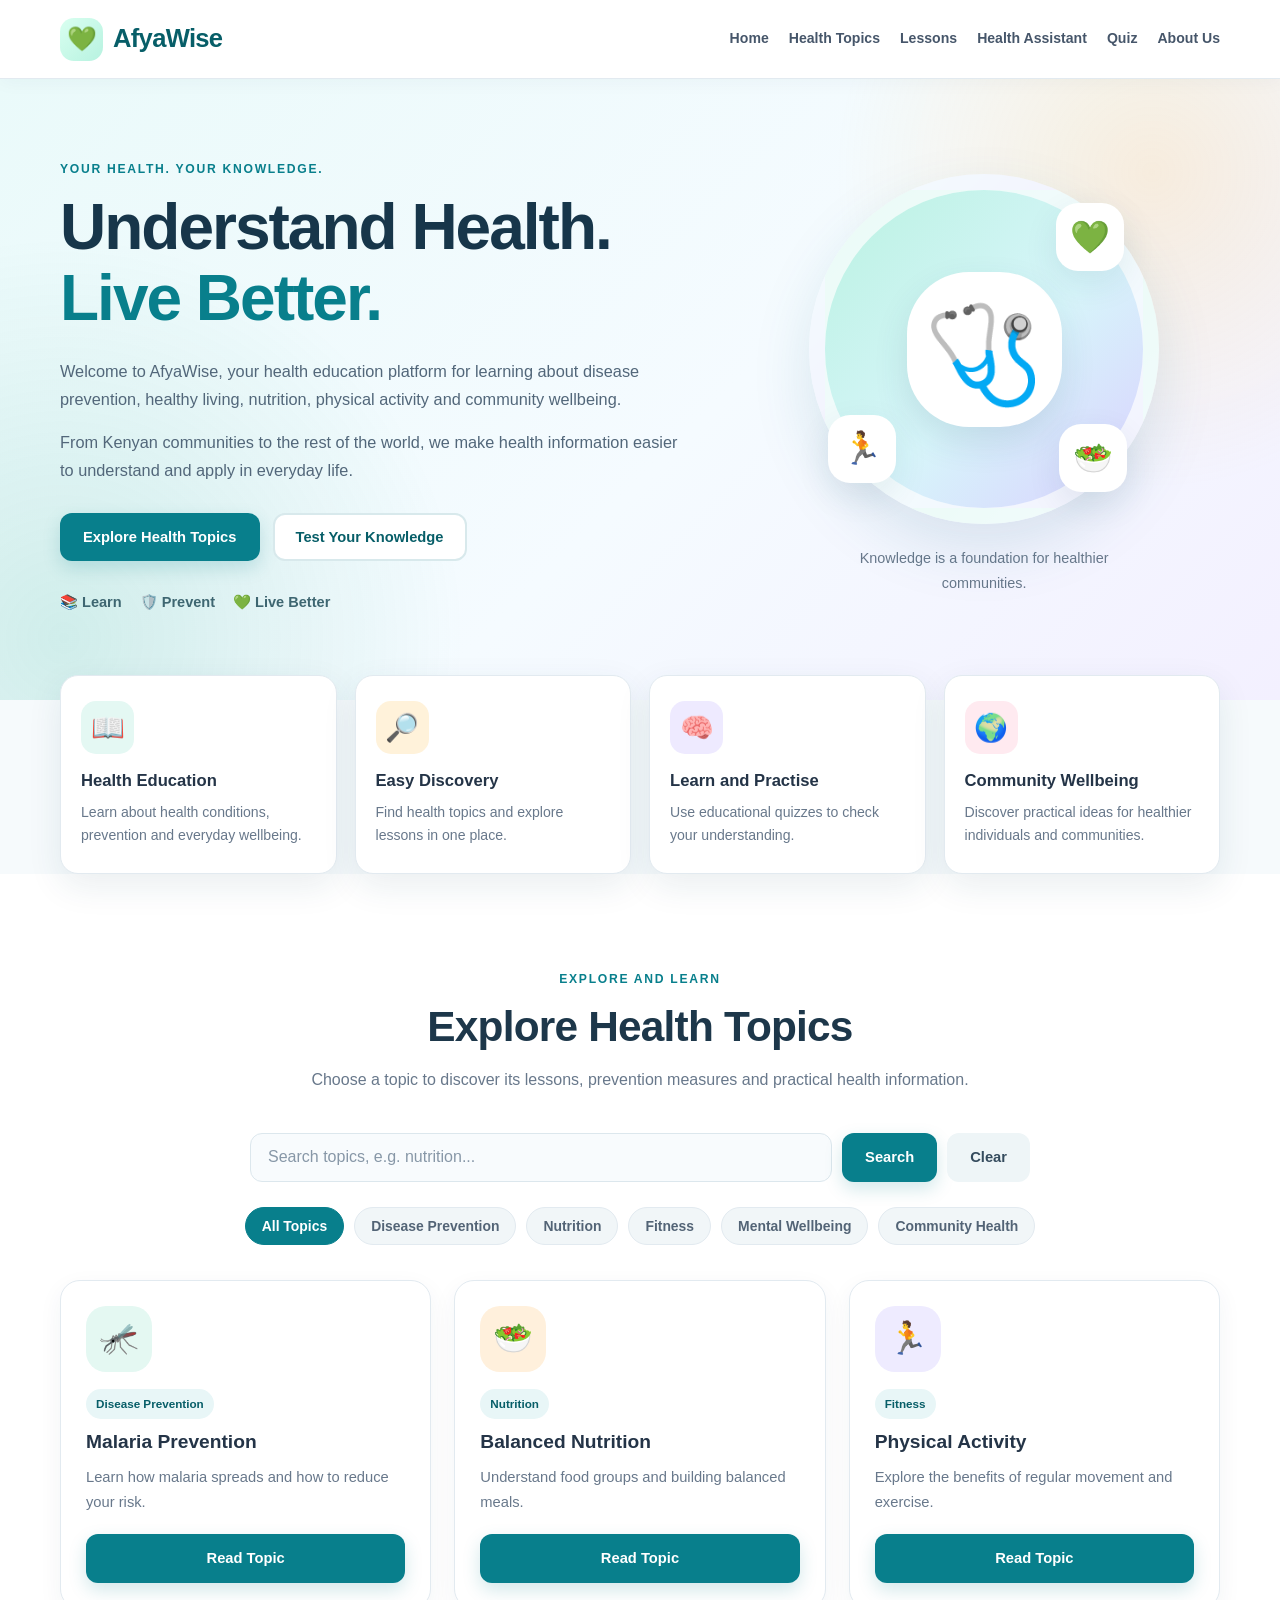
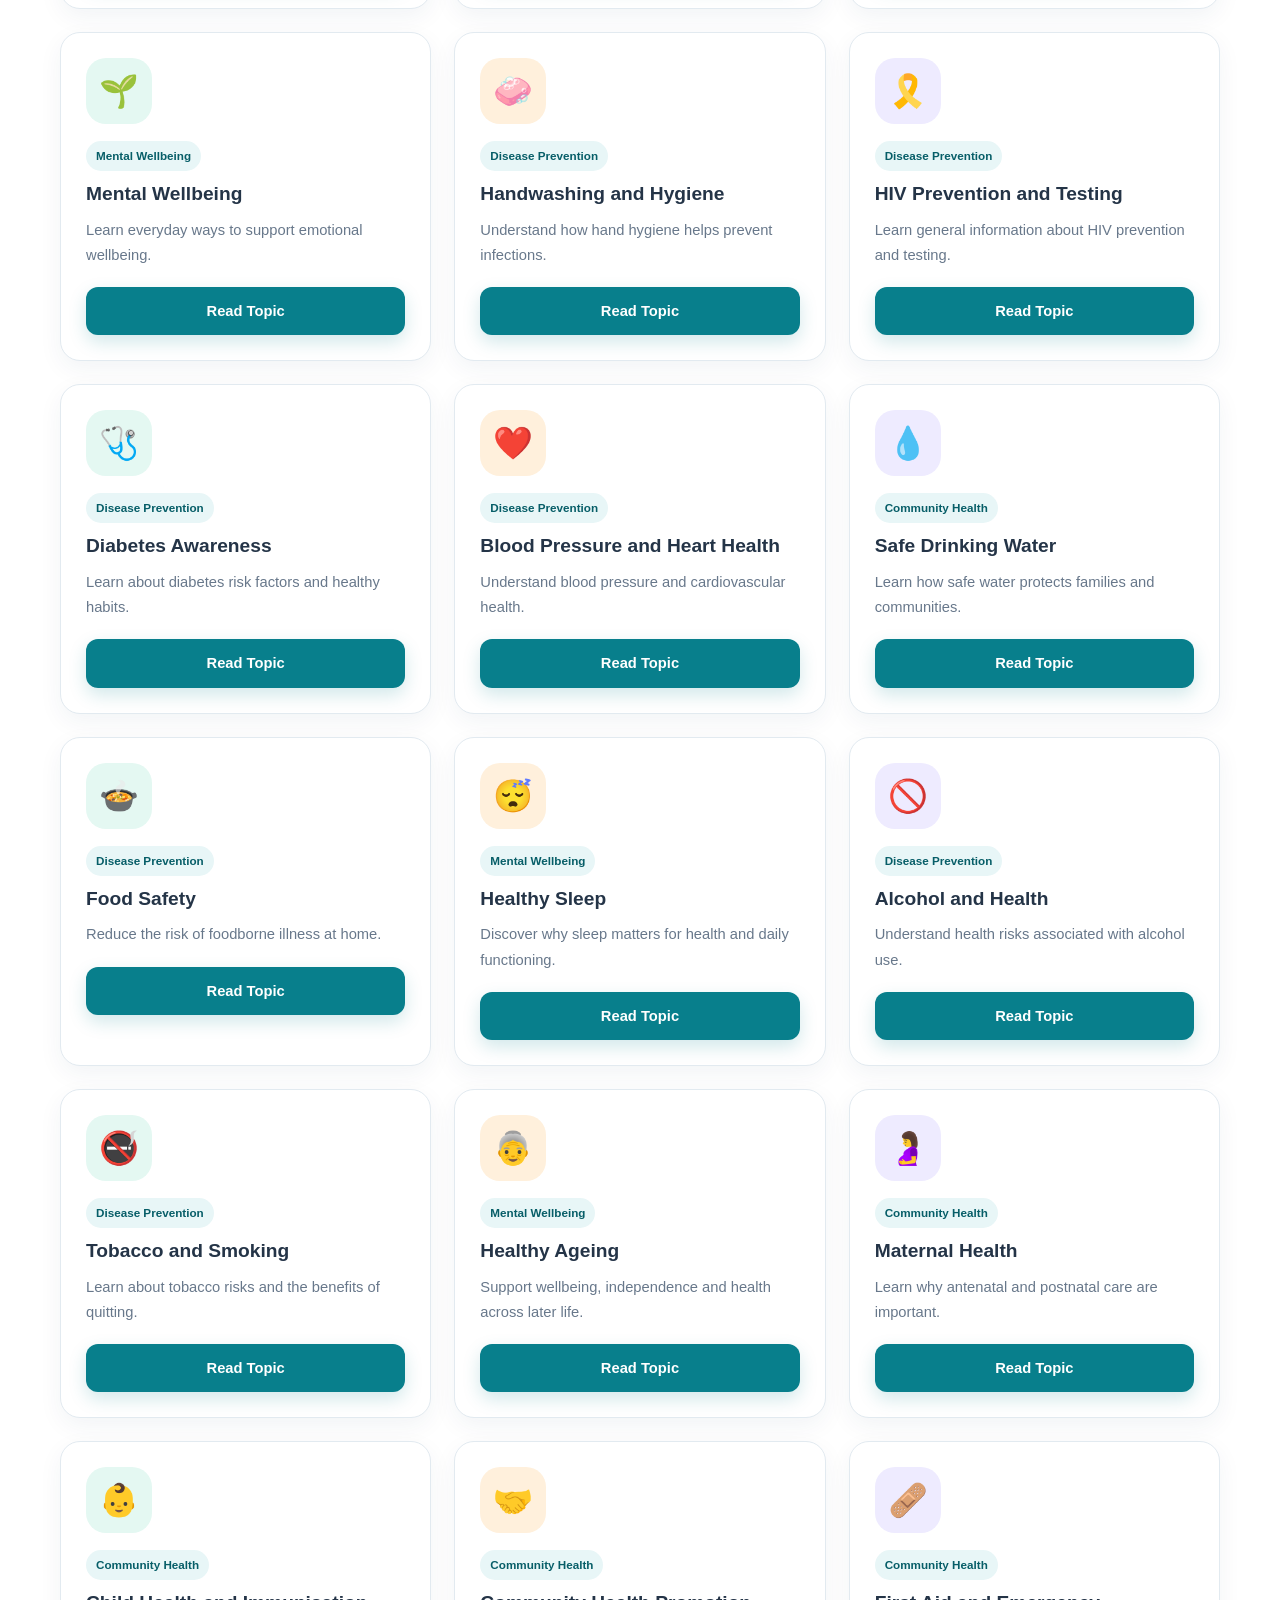
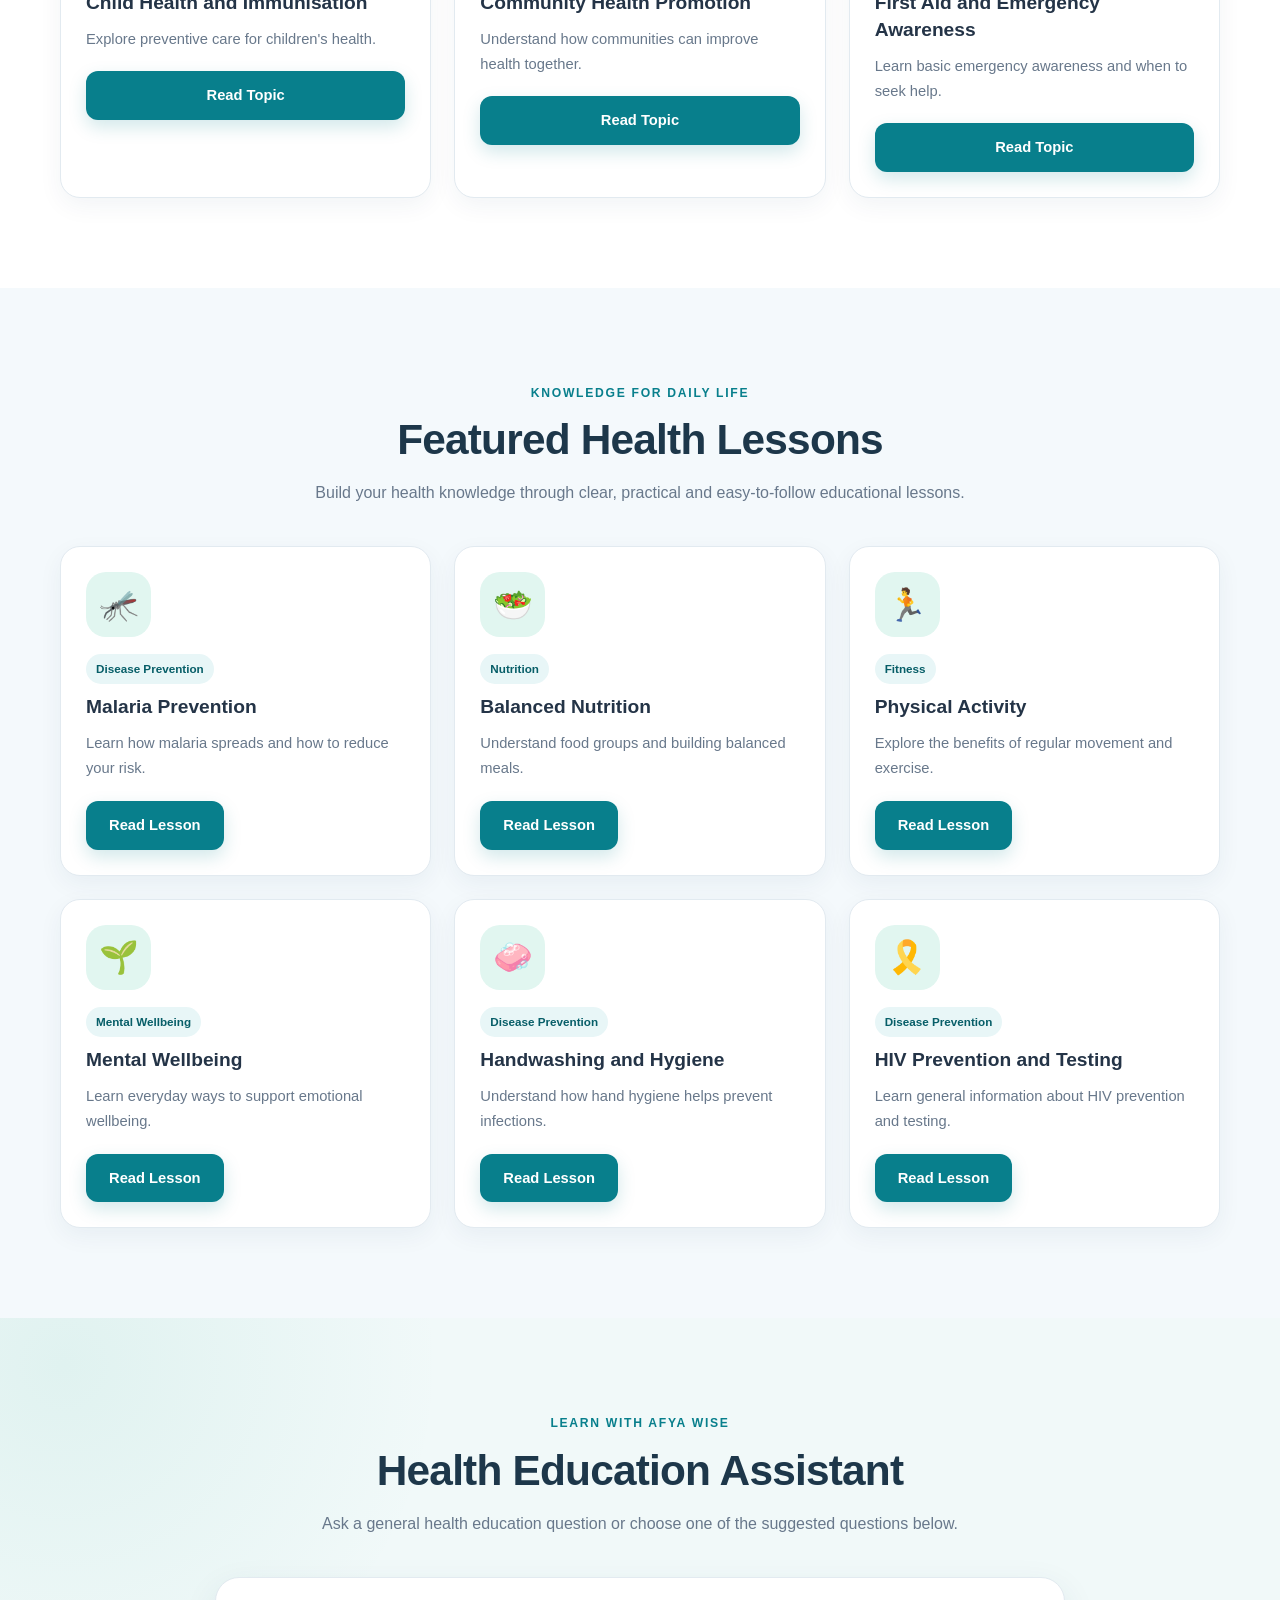
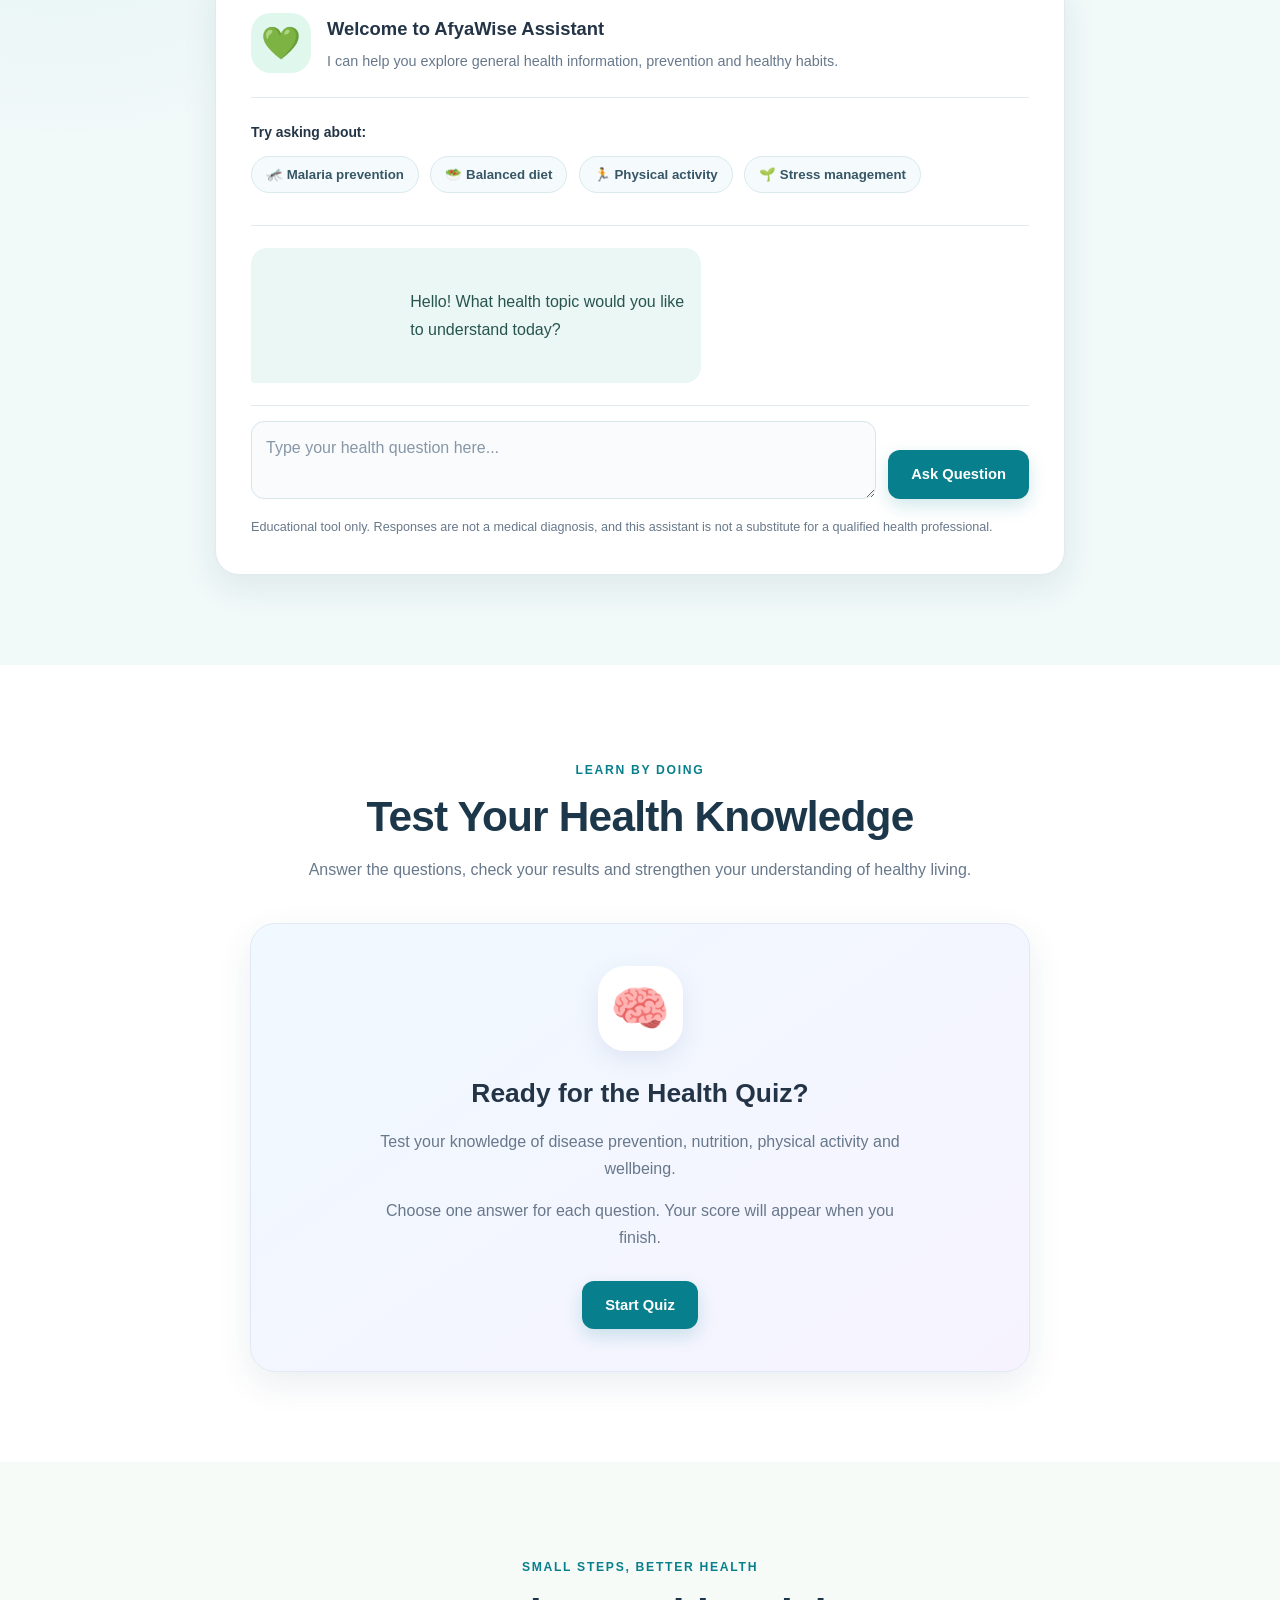
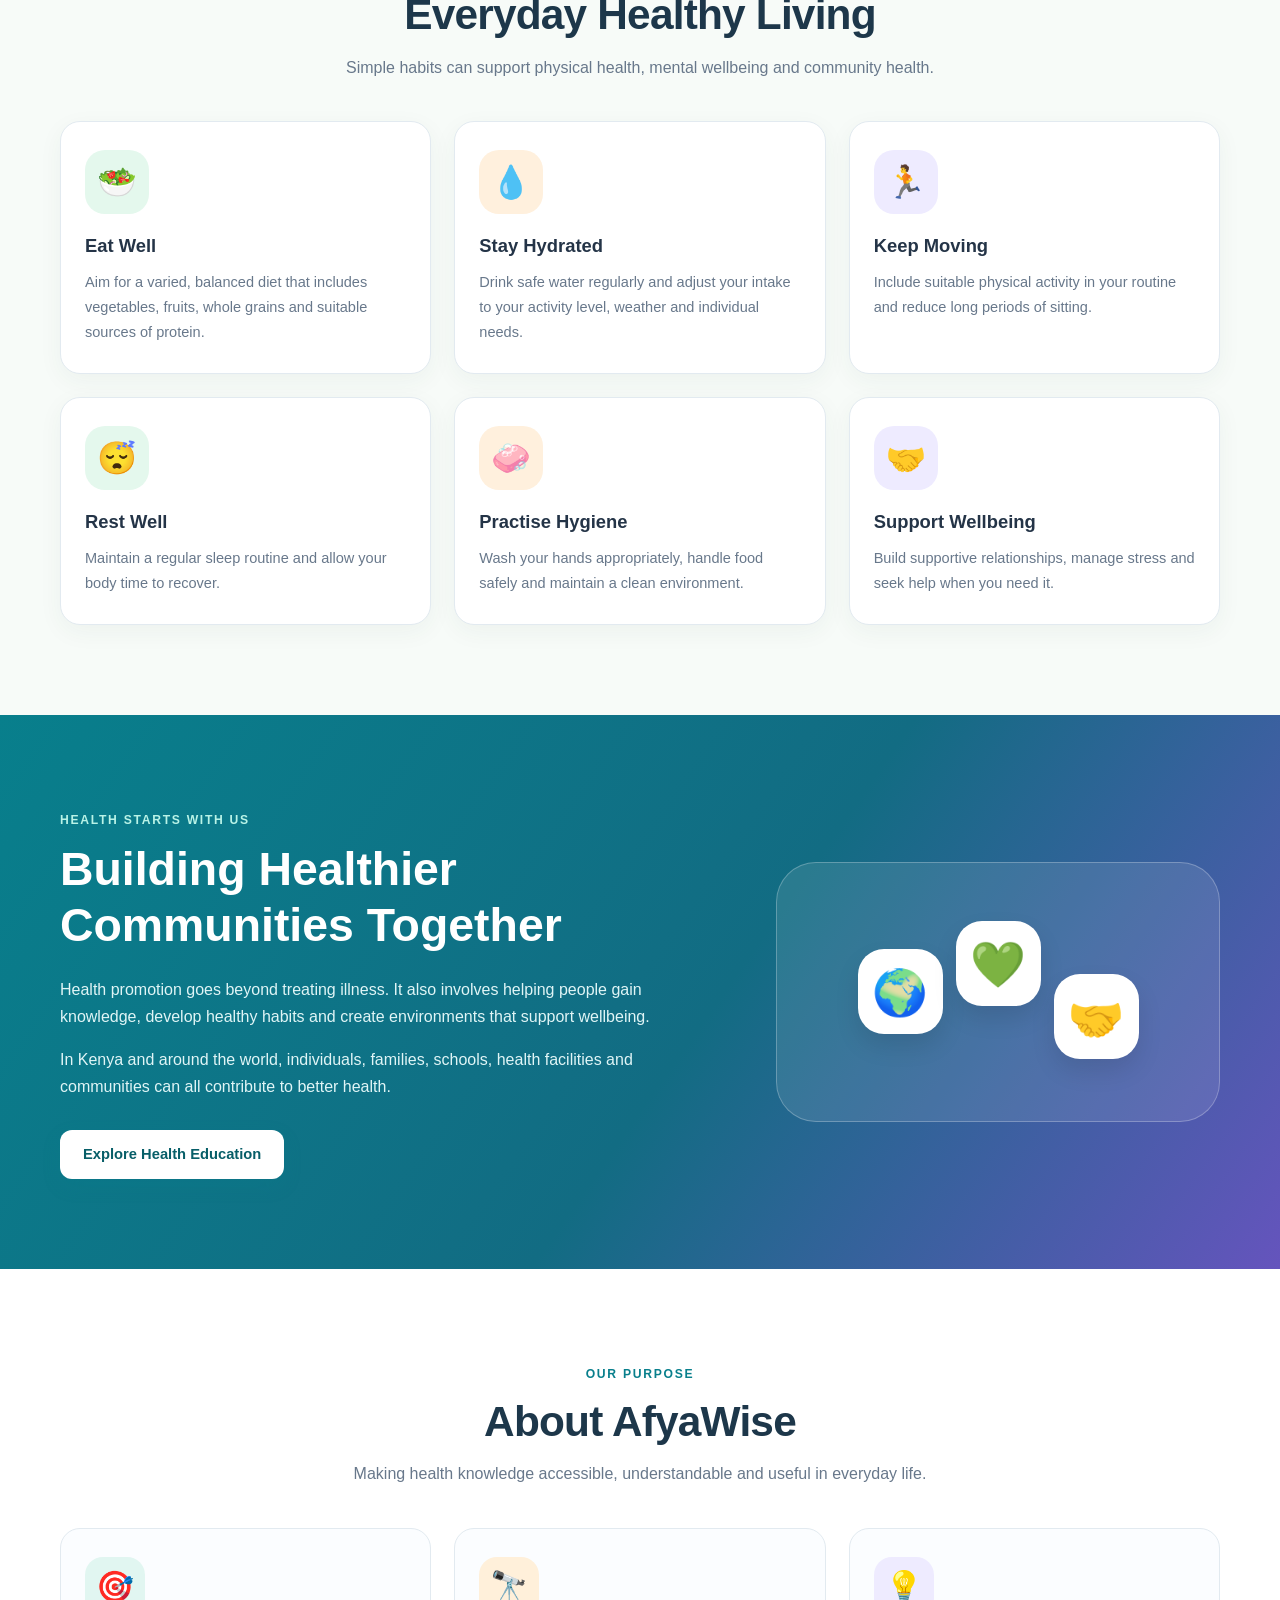
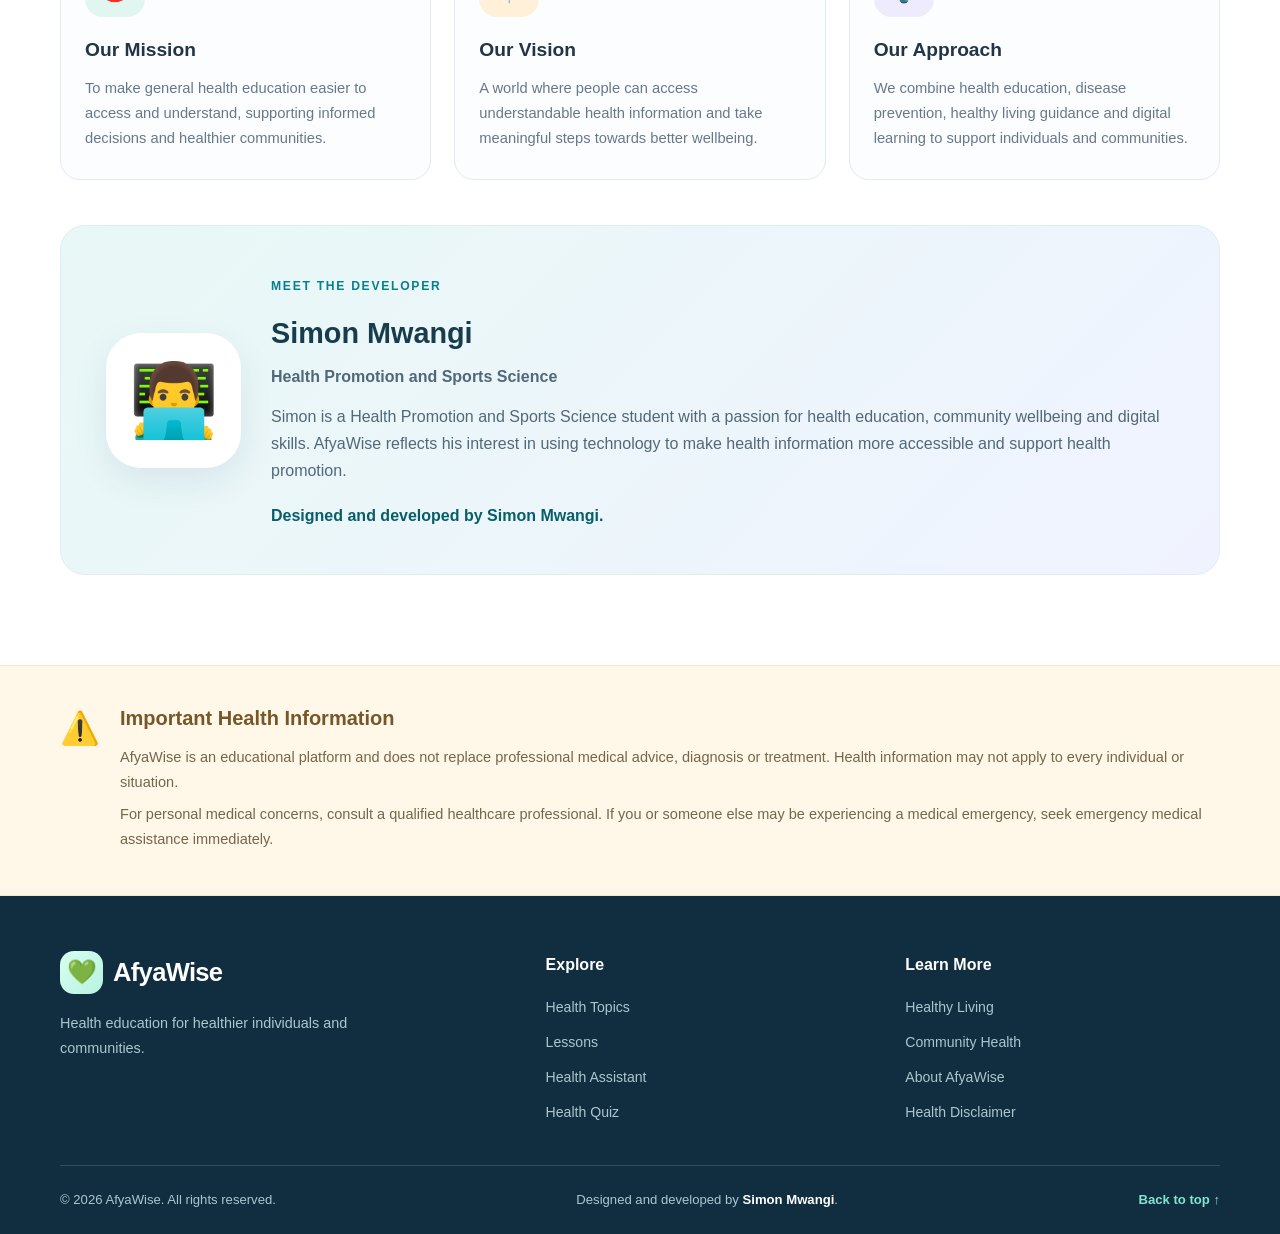
==== index.html @ df366c27 "Update index.html" ====
<!DOCTYPE html>
<html lang="en">
<head>
    <meta charset="UTF-8">
    <meta name="viewport" content="width=device-width, initial-scale=1.0">

    <meta name="theme-color" content="#087f8c">
    <meta name="description" content="AfyaWise provides accessible health education, prevention tips, health lessons and quizzes for Kenyan communities and people worldwide.">

    <title>AfyaWise | Health Education for Everyone</title>

    <!-- Our CSS file will be connected in Step 2 -->
    <link rel="stylesheet" href="css/style.css">

    <!-- Our JavaScript file will be connected in Step 3 -->
    <script src="js/app.js" defer></script>
</head>

<body>

    <!-- ACCESSIBILITY: Skip navigation -->
    <a class="skip-link" href="#main-content">
        Skip to main content
    </a>

    <!-- ================= HEADER ================= -->
    <header class="site-header">
        <div class="container header-content">

            <a href="#home" class="brand" aria-label="AfyaWise home">
                <span class="brand-icon" aria-hidden="true">💚</span>
                <span class="brand-name">AfyaWise</span>
            </a>

            <button
                class="menu-toggle"
                id="menu-toggle"
                <button
  class="menu-toggle"
  id="menu-toggle"
  type="button"
  aria-label="Open navigation menu"
  aria-expanded="false"
  aria-controls="main-navigation"
  onclick="const nav=document.getElementById('main-navigation');const open=nav.classList.toggle('is-open');this.setAttribute('aria-expanded',String(open));this.setAttribute('aria-label',open?'Close navigation menu':'Open navigation menu');">
  ☰
            </button>

            <nav class="main-navigation" id="main-navigation"
                 aria-label="Main navigation">

                <a href="#home" class="nav-link">Home</a>
                <a href="#topics" class="nav-link">Health Topics</a>
                <a href="#lessons" class="nav-link">Lessons</a>
                <a href="#assistant" class="nav-link">Health Assistant</a>
                <a href="#quiz" class="nav-link">Quiz</a>
                <a href="#about" class="nav-link">About Us</a>

            </nav>

        </div>
    </header>


    <!-- ================= MAIN CONTENT ================= -->
    <main id="main-content">

        <!-- ================= HERO / HOME ================= -->
        <section class="hero-section" id="home">
            <div class="container hero-content">

                <div class="hero-text">

                    <span class="section-label">
                        YOUR HEALTH. YOUR KNOWLEDGE.
                    </span>

                    <h1>
                        Understand Health.
                        <span>Live Better.</span>
                    </h1>

                    <p>
                        Welcome to AfyaWise, your health education
                        platform for learning about disease prevention,
                        healthy living, nutrition, physical activity and
                        community wellbeing.
                    </p>

                    <p>
                        From Kenyan communities to the rest of the world,
                        we make health information easier to understand
                        and apply in everyday life.
                    </p>

                    <div class="hero-actions">
                        <a href="#topics" class="button button-primary">
                            Explore Health Topics
                        </a>

                        <a href="#quiz" class="button button-secondary">
                            Test Your Knowledge
                        </a>
                    </div>

                    <div class="hero-highlights">
                        <span>📚 Learn</span>
                        <span>🛡️ Prevent</span>
                        <span>💚 Live Better</span>
                    </div>

                </div>

                <div class="hero-visual" aria-label="Health and wellbeing">
                    <div class="hero-circle">
                        <span class="hero-emoji" aria-hidden="true">🩺</span>
                        <span class="hero-small-icon icon-one"
                              aria-hidden="true">💚</span>
                        <span class="hero-small-icon icon-two"
                              aria-hidden="true">🏃</span>
                        <span class="hero-small-icon icon-three"
                              aria-hidden="true">🥗</span>
                    </div>

                    <p class="hero-visual-caption">
                        Knowledge is a foundation for healthier communities.
                    </p>
                </div>

            </div>
        </section>


        <!-- ================= PLATFORM FEATURES ================= -->
        <section class="features-section" aria-label="Platform features">
            <div class="container features-grid">

                <article class="feature-card">
                    <span class="feature-icon" aria-hidden="true">📖</span>
                    <h2>Health Education</h2>
                    <p>
                        Learn about health conditions, prevention and
                        everyday wellbeing.
                    </p>
                </article>

                <article class="feature-card">
                    <span class="feature-icon" aria-hidden="true">🔎</span>
                    <h2>Easy Discovery</h2>
                    <p>
                        Find health topics and explore lessons in one place.
                    </p>
                </article>

                <article class="feature-card">
                    <span class="feature-icon" aria-hidden="true">🧠</span>
                    <h2>Learn and Practise</h2>
                    <p>
                        Use educational quizzes to check your understanding.
                    </p>
                </article>

                <article class="feature-card">
                    <span class="feature-icon" aria-hidden="true">🌍</span>
                    <h2>Community Wellbeing</h2>
                    <p>
                        Discover practical ideas for healthier individuals
                        and communities.
                    </p>
                </article>

            </div>
        </section>


        <!-- ================= HEALTH TOPICS ================= -->
        <section class="topics-section section-padding" id="topics">
            <div class="container">

                <div class="section-heading">
                    <span class="section-label">EXPLORE AND LEARN</span>

                    <h2>Explore Health Topics</h2>

                    <p>
                        Choose a topic to discover its lessons, prevention
                        measures and practical health information.
                    </p>
                </div>

                <!-- Topic search -->
                <form class="search-form" id="topic-search-form" role="search">

                    <label for="topic-search" class="visually-hidden">
                        Search health topics
                    </label>

                    <input
                        type="search"
                        id="topic-search"
                        name="topic-search"
                        placeholder="Search topics, e.g. nutrition..."
                        autocomplete="off">

                    <button type="submit" class="button button-primary">
                        Search
                    </button>

                    <button
                        type="button"
                        id="clear-search"
                        class="button button-light">
                        Clear
                    </button>

                </form>

                <!-- Topic category filters -->
                <div class="topic-filters" id="topic-filters"
                     aria-label="Filter health topics">

                    <button type="button"
                            class="filter-button active"
                            data-category="all"
                            aria-pressed="true">
                        All Topics
                    </button>

                    <button type="button"
                            class="filter-button"
                            data-category="prevention"
                            aria-pressed="false">
                        Disease Prevention
                    </button>

                    <button type="button"
                            class="filter-button"
                            data-category="nutrition"
                            aria-pressed="false">
                        Nutrition
                    </button>

                    <button type="button"
                            class="filter-button"
                            data-category="fitness"
                            aria-pressed="false">
                        Fitness
                    </button>

                    <button type="button"
                            class="filter-button"
                            data-category="wellbeing"
                            aria-pressed="false">
                        Mental Wellbeing
                    </button>

                    <button type="button"
                            class="filter-button"
                            data-category="community"
                            aria-pressed="false">
                        Community Health
                    </button>

                </div>

                <!-- JavaScript will populate the health topics here -->
                <div class="topics-grid" id="topics-grid"
                     aria-live="polite">

                    <p class="loading-message">
                        Health topics will appear here when the website
                        functionality is connected.
                    </p>

                </div>

                <p class="empty-state" id="topics-empty" hidden>
                    No topics match your search. Try another keyword
                    or choose a different category.
                </p>

            </div>
        </section>


        <!-- ================= FEATURED LESSONS ================= -->
        <section class="lessons-section section-padding" id="lessons">
            <div class="container">

                <div class="section-heading">
                    <span class="section-label">KNOWLEDGE FOR DAILY LIFE</span>

                    <h2>Featured Health Lessons</h2>

                    <p>
                        Build your health knowledge through clear,
                        practical and easy-to-follow educational lessons.
                    </p>
                </div>

                <!-- JavaScript will create the lesson cards here -->
                <div class="lessons-grid" id="lessons-grid"
                     aria-live="polite">

                    <p class="loading-message">
                        Featured lessons will appear here when
                        the website functionality is connected.
                    </p>

                </div>

                <!-- Full lesson reader -->
                <article class="lesson-reader" id="lesson-reader"
                         aria-labelledby="lesson-title" hidden>

                    <div class="lesson-reader-header">
                        <span class="section-label">HEALTH LESSON</span>

                        <button type="button"
                                class="button button-light"
                                id="close-lesson">
                            Close Lesson
                        </button>
                    </div>

                    <h3 id="lesson-title">Lesson Title</h3>

                    <p id="lesson-introduction"></p>

                    <div class="lesson-meta" id="lesson-meta"></div>

                    <div class="lesson-content" id="lesson-content"></div>

                    <div class="lesson-sources">
                        <h4>Further Reading</h4>
                        <p id="lesson-sources">
                            Consult trusted health authorities for
                            additional information.
                        </p>
                    </div>

                    <p class="lesson-disclaimer">
                        This lesson provides general health education.
                        It does not replace individual assessment,
                        diagnosis or treatment by a qualified health
                        professional.
                    </p>

                </article>

            </div>
        </section>


        <!-- ================= HEALTH ASSISTANT ================= -->
        <section class="assistant-section section-padding" id="assistant">
            <div class="container">

                <div class="section-heading">
                    <span class="section-label">LEARN WITH AFYA WISE</span>

                    <h2>Health Education Assistant</h2>

                    <p>
                        Ask a general health education question or choose
                        one of the suggested questions below.
                    </p>
                </div>

                <div class="assistant-panel">

                    <div class="assistant-welcome">
                        <span class="assistant-avatar"
                              aria-hidden="true">💚</span>

                        <div>
                            <h3>Welcome to AfyaWise Assistant</h3>

                            <p>
                                I can help you explore general health
                                information, prevention and healthy habits.
                            </p>
                        </div>
                    </div>

                    <!-- Suggested questions -->
                    <div class="suggested-questions">
                        <p>Try asking about:</p>

                        <button type="button"
                                class="suggestion-button"
                                data-question="How can I prevent malaria?">
                            🦟 Malaria prevention
                        </button>

                        <button type="button"
                                class="suggestion-button"
                                data-question="What is a balanced diet?">
                            🥗 Balanced diet
                        </button>

                        <button type="button"
                                class="suggestion-button"
                                data-question="Why is physical activity important?">
                            🏃 Physical activity
                        </button>

                        <button type="button"
                                class="suggestion-button"
                                data-question="How can I manage everyday stress?">
                            🌱 Stress management
                        </button>
                    </div>

                    <!-- Assistant conversation -->
                    <div class="chat-messages"
                         id="chat-messages"
                         role="log"
                         aria-live="polite"
                         aria-relevant="additions">

                        <div class="chat-message assistant-message">
                            <p>
                                Hello! What health topic would you like
                                to understand today?
                            </p>
                        </div>

                    </div>

                    <!-- Question form -->
                    <form class="chat-form" id="chat-form">

                        <label for="chat-input" class="visually-hidden">
                            Type your health education question
                        </label>

                        <textarea
                            id="chat-input"
                            name="question"
                            rows="2"
                            maxlength="500"
                            placeholder="Type your health question here..."
                            required></textarea>

                        <button type="submit"
                                class="button button-primary"
                                id="chat-submit">
                            Ask Question
                        </button>

                    </form>

                    <p class="assistant-note">
                        Educational tool only. Responses are not a medical
                        diagnosis, and this assistant is not a substitute
                        for a qualified health professional.
                    </p>

                </div>

            </div>
        </section>


        <!-- ================= HEALTH QUIZ ================= -->
        <section class="quiz-section section-padding" id="quiz">
            <div class="container">

                <div class="section-heading">
                    <span class="section-label">LEARN BY DOING</span>

                    <h2>Test Your Health Knowledge</h2>

                    <p>
                        Answer the questions, check your results and
                        strengthen your understanding of healthy living.
                    </p>
                </div>

                <div class="quiz-panel" id="quiz-panel">

                    <!-- Quiz introduction -->
                    <div class="quiz-intro" id="quiz-intro">

                        <span class="quiz-icon"
                              aria-hidden="true">🧠</span>

                        <h3>Ready for the Health Quiz?</h3>

                        <p>
                            Test your knowledge of disease prevention,
                            nutrition, physical activity and wellbeing.
                        </p>

                        <p>
                            Choose one answer for each question.
                            Your score will appear when you finish.
                        </p>

                        <button type="button"
                                class="button button-primary"
                                id="start-quiz">
                            Start Quiz
                        </button>

                    </div>

                    <!-- Active quiz -->
                    <div class="quiz-content" id="quiz-content" hidden>

                        <div class="quiz-progress-header">
                            <p id="quiz-question-count">
                                Question 1
                            </p>

                            <p id="quiz-score-live">
                                Score: 0
                            </p>
                        </div>

                        <div class="progress-track"
                             role="progressbar"
                             id="quiz-progress"
                             aria-label="Quiz progress"
                             aria-valuemin="0"
                             aria-valuemax="100"
                             aria-valuenow="0">

                            <div class="progress-fill"
                                 id="quiz-progress-fill"></div>

                        </div>

                        <h3 id="quiz-question">
                            The question will appear here.
                        </h3>

                        <form id="quiz-answer-form">

                            <fieldset class="quiz-options">
                                <legend class="visually-hidden">
                                    Choose your answer
                                </legend>

                                <div id="quiz-options"></div>
                            </fieldset>

                            <p class="quiz-feedback"
                               id="quiz-feedback"
                               aria-live="polite"></p>

                            <button type="submit"
                                    class="button button-primary"
                                    id="submit-answer">
                                Submit Answer
                            </button>

                            <button type="button"
                                    class="button button-secondary"
                                    id="next-question"
                                    hidden>
                                Next Question
                            </button>

                        </form>

                    </div>

                    <!-- Quiz results -->
                    <div class="quiz-results" id="quiz-results"
                         aria-live="polite" hidden>

                        <span class="results-icon"
                              aria-hidden="true">🎉</span>

                        <h3>Quiz Completed!</h3>

                        <p id="quiz-final-score"></p>

                        <p id="quiz-result-message"></p>

                        <button type="button"
                                class="button button-primary"
                                id="restart-quiz">
                            Try Again
                        </button>

                    </div>

                </div>

            </div>
        </section>


        <!-- ================= HEALTHY LIVING ================= -->
        <section class="habits-section section-padding" id="healthy-living">
            <div class="container">

                <div class="section-heading">
                    <span class="section-label">SMALL STEPS, BETTER HEALTH</span>

                    <h2>Everyday Healthy Living</h2>

                    <p>
                        Simple habits can support physical health,
                        mental wellbeing and community health.
                    </p>
                </div>

                <div class="habits-grid">

                    <article class="habit-card">
                        <span class="habit-icon"
                              aria-hidden="true">🥗</span>

                        <h3>Eat Well</h3>

                        <p>
                            Aim for a varied, balanced diet that includes
                            vegetables, fruits, whole grains and suitable
                            sources of protein.
                        </p>
                    </article>

                    <article class="habit-card">
                        <span class="habit-icon"
                              aria-hidden="true">💧</span>

                        <h3>Stay Hydrated</h3>

                        <p>
                            Drink safe water regularly and adjust your
                            intake to your activity level, weather
                            and individual needs.
                        </p>
                    </article>

                    <article class="habit-card">
                        <span class="habit-icon"
                              aria-hidden="true">🏃</span>

                        <h3>Keep Moving</h3>

                        <p>
                            Include suitable physical activity in your
                            routine and reduce long periods of sitting.
                        </p>
                    </article>

                    <article class="habit-card">
                        <span class="habit-icon"
                              aria-hidden="true">😴</span>

                        <h3>Rest Well</h3>

                        <p>
                            Maintain a regular sleep routine and allow
                            your body time to recover.
                        </p>
                    </article>

                    <article class="habit-card">
                        <span class="habit-icon"
                              aria-hidden="true">🧼</span>

                        <h3>Practise Hygiene</h3>

                        <p>
                            Wash your hands appropriately, handle food
                            safely and maintain a clean environment.
                        </p>
                    </article>

                    <article class="habit-card">
                        <span class="habit-icon"
                              aria-hidden="true">🤝</span>

                        <h3>Support Wellbeing</h3>

                        <p>
                            Build supportive relationships, manage stress
                            and seek help when you need it.
                        </p>
                    </article>

                </div>

            </div>
        </section>


        <!-- ================= COMMUNITY HEALTH ================= -->
        <section class="community-section section-padding"
                 id="community-health">

            <div class="container community-content">

                <div class="community-text">
                    <span class="section-label">HEALTH STARTS WITH US</span>

                    <h2>Building Healthier Communities Together</h2>

                    <p>
                        Health promotion goes beyond treating illness.
                        It also involves helping people gain knowledge,
                        develop healthy habits and create environments
                        that support wellbeing.
                    </p>

                    <p>
                        In Kenya and around the world, individuals,
                        families, schools, health facilities and
                        communities can all contribute to better health.
                    </p>

                    <a href="#lessons" class="button button-primary">
                        Explore Health Education
                    </a>
                </div>

                <div class="community-visual"
                     aria-label="People working together for community health">

                    <span aria-hidden="true">🌍</span>
                    <span aria-hidden="true">💚</span>
                    <span aria-hidden="true">🤝</span>

                </div>

            </div>
        </section>


        <!-- ================= ABOUT AFYAWISE ================= -->
        <section class="about-section section-padding" id="about">
            <div class="container">

                <div class="section-heading">
                    <span class="section-label">OUR PURPOSE</span>

                    <h2>About AfyaWise</h2>

                    <p>
                        Making health knowledge accessible, understandable
                        and useful in everyday life.
                    </p>
                </div>

                <div class="about-grid">

                    <article class="about-card">
                        <span class="about-icon"
                              aria-hidden="true">🎯</span>

                        <h3>Our Mission</h3>

                        <p>
                            To make general health education easier to
                            access and understand, supporting informed
                            decisions and healthier communities.
                        </p>
                    </article>

                    <article class="about-card">
                        <span class="about-icon"
                              aria-hidden="true">🔭</span>

                        <h3>Our Vision</h3>

                        <p>
                            A world where people can access understandable
                            health information and take meaningful steps
                            towards better wellbeing.
                        </p>
                    </article>

                    <article class="about-card">
                        <span class="about-icon"
                              aria-hidden="true">💡</span>

                        <h3>Our Approach</h3>

                        <p>
                            We combine health education, disease prevention,
                            healthy living guidance and digital learning
                            to support individuals and communities.
                        </p>
                    </article>

                </div>

                <!-- Developer profile -->
                <div class="developer-profile">

                    <div class="developer-avatar"
                         aria-hidden="true">👨‍💻</div>

                    <div class="developer-details">

                        <span class="section-label">
                            MEET THE DEVELOPER
                        </span>

                        <h3>Simon Mwangi</h3>

                        <p class="developer-role">
                            Health Promotion and Sports Science
                        </p>

                        <p>
                            Simon is a Health Promotion and Sports Science
                            student with a passion for health education,
                            community wellbeing and digital skills.
                            AfyaWise reflects his interest in using
                            technology to make health information more
                            accessible and support health promotion.
                        </p>

                        <p class="developer-credit">
                            Designed and developed by Simon Mwangi.
                        </p>

                    </div>

                </div>

            </div>
        </section>


        <!-- ================= HEALTH DISCLAIMER ================= -->
        <section class="disclaimer-section" id="health-disclaimer">
            <div class="container disclaimer-content">

                <span class="disclaimer-icon"
                      aria-hidden="true">⚠️</span>

                <div>
                    <h2>Important Health Information</h2>

                    <p>
                        AfyaWise is an educational platform and does not
                        replace professional medical advice, diagnosis
                        or treatment. Health information may not apply
                        to every individual or situation.
                    </p>

                    <p>
                        For personal medical concerns, consult a qualified
                        healthcare professional. If you or someone else
                        may be experiencing a medical emergency, seek
                        emergency medical assistance immediately.
                    </p>

                </div>

            </div>
        </section>

    </main>


    <!-- ================= FOOTER ================= -->
    <footer class="site-footer">
        <div class="container">

            <div class="footer-main">

                <div class="footer-brand">
                    <a href="#home" class="brand">
                        <span class="brand-icon"
                              aria-hidden="true">💚</span>

                        <span class="brand-name">AfyaWise</span>
                    </a>

                    <p>
                        Health education for healthier individuals
                        and communities.
                    </p>
                </div>

                <div class="footer-links">
                    <h2>Explore</h2>
                    <a href="#topics">Health Topics</a>
                    <a href="#lessons">Lessons</a>
                    <a href="#assistant">Health Assistant</a>
                    <a href="#quiz">Health Quiz</a>
                </div>

                <div class="footer-links">
                    <h2>Learn More</h2>
                    <a href="#healthy-living">Healthy Living</a>
                    <a href="#community-health">Community Health</a>
                    <a href="#about">About AfyaWise</a>
                    <a href="#health-disclaimer">Health Disclaimer</a>
                </div>

            </div>

            <div class="footer-bottom">

                <p>
                    &copy; <span id="current-year">2026</span>
                    AfyaWise. All rights reserved.
                </p>

                <p>
                    Designed and developed by
                    <strong>Simon Mwangi</strong>.
                </p>

                <a href="#home" class="back-to-top">
                    Back to top ↑
                </a>

            </div>

        </div>
    </footer>
<script src="js/app.js" defer></script>
    
</body>
</html>
---- css/style.css ----
/* ==================================================
   AFYAWISE — COMPLETE WEBSITE DESIGN
   Designed and developed by Simon Mwangi
   ================================================== */

:root {
    --primary: #087f8c;
    --primary-dark: #075e68;
    --secondary: #16a085;
    --accent: #ffb547;
    --purple: #7563d9;
    --pink: #f16b91;
    --blue: #4788ed;
    --green: #28a879;
    --text: #243447;
    --muted: #68788b;
    --background: #f6fafc;
    --white: #ffffff;
    --border: #e2eaf0;
    --shadow: 0 12px 35px rgba(24, 65, 85, 0.09);
    --radius: 20px;
}

* {
    box-sizing: border-box;
    margin: 0;
    padding: 0;
}

html {
    scroll-behavior: smooth;
    scroll-padding-top: 90px;
}

body {
    font-family: Arial, Helvetica, sans-serif;
    background: var(--background);
    color: var(--text);
    line-height: 1.7;
    font-size: 16px;
}

body,
input,
button,
textarea {
    font-family: Arial, Helvetica, sans-serif;
}

button,
input,
textarea {
    font-size: inherit;
}

button,
a {
    -webkit-tap-highlight-color: transparent;
}

button {
    cursor: pointer;
}

a {
    color: inherit;
    text-decoration: none;
}

img {
    display: block;
    max-width: 100%;
}

section {
    scroll-margin-top: 85px;
}

[hidden] {
    display: none !important;
}

.container {
    width: min(1160px, 92%);
    margin-inline: auto;
}

.section-padding {
    padding: 90px 0;
}

.section-label {
    display: inline-block;
    color: var(--primary);
    font-size: 0.76rem;
    font-weight: 800;
    letter-spacing: 1.7px;
    margin-bottom: 12px;
}

.visually-hidden {
    position: absolute;
    width: 1px;
    height: 1px;
    padding: 0;
    margin: -1px;
    overflow: hidden;
    clip: rect(0, 0, 0, 0);
    white-space: nowrap;
    border: 0;
}

.skip-link {
    position: absolute;
    top: -100px;
    left: 12px;
    z-index: 2000;
    padding: 12px 18px;
    background: var(--primary-dark);
    color: white;
    border-radius: 8px;
}

.skip-link:focus {
    top: 12px;
}

/* ================= HEADER ================= */

.site-header {
    position: sticky;
    top: 0;
    z-index: 1000;
    background: rgba(255, 255, 255, 0.97);
    border-bottom: 1px solid var(--border);
    box-shadow: 0 3px 18px rgba(20, 60, 80, 0.04);
}

.header-content {
    min-height: 78px;
    display: flex;
    align-items: center;
    justify-content: space-between;
    gap: 24px;
}

.brand {
    display: inline-flex;
    align-items: center;
    gap: 10px;
    flex-shrink: 0;
}

.brand-icon {
    width: 43px;
    height: 43px;
    display: grid;
    place-items: center;
    background: linear-gradient(135deg, #d9fff0, #b7f2e0);
    border-radius: 14px;
    font-size: 1.5rem;
}

.brand-name {
    font-size: 1.6rem;
    font-weight: 900;
    color: var(--primary-dark);
    letter-spacing: -0.7px;
}

.main-navigation {
    display: flex;
    align-items: center;
    justify-content: flex-end;
    gap: 20px;
}

.nav-link {
    font-size: 0.88rem;
    font-weight: 700;
    color: #46566a;
    transition: color 0.2s ease;
}

.nav-link:hover,
.nav-link:focus-visible {
    color: var(--primary);
}

.menu-toggle {
    display: none;
    border: 0;
    background: #e7f7f7;
    color: var(--primary-dark);
    border-radius: 10px;
    width: 45px;
    height: 45px;
    font-size: 1.5rem;
}

/* ================= BUTTONS ================= */

.button {
    display: inline-flex;
    align-items: center;
    justify-content: center;
    gap: 8px;
    padding: 12px 21px;
    border: 2px solid transparent;
    border-radius: 12px;
    font-weight: 800;
    font-size: 0.92rem;
    text-align: center;
    line-height: 1.4;
    transition:
        transform 0.2s ease,
        background 0.2s ease,
        box-shadow 0.2s ease;
}

.button:hover {
    transform: translateY(-2px);
}

.button:focus-visible,
button:focus-visible,
a:focus-visible,
input:focus-visible,
textarea:focus-visible {
    outline: 3px solid #ffbd59;
    outline-offset: 3px;
}

.button-primary {
    background: var(--primary);
    color: var(--white);
    box-shadow: 0 7px 18px rgba(8, 127, 140, 0.18);
}

.button-primary:hover {
    background: var(--primary-dark);
}

.button-secondary {
    background: white;
    border-color: #d8e9ec;
    color: var(--primary-dark);
}

.button-secondary:hover {
    background: #e9f8f8;
}

.button-light {
    background: #eef5f7;
    color: #344b5d;
}

.button-light:hover {
    background: #dcebee;
}

/* ================= HERO ================= */

.hero-section {
    position: relative;
    overflow: hidden;
    padding: 75px 0 85px;
    background:
        radial-gradient(circle at 90% 15%, rgba(255, 181, 71, 0.18), transparent 25%),
        radial-gradient(circle at 5% 90%, rgba(22, 160, 133, 0.15), transparent 30%),
        linear-gradient(135deg, #eafafa 0%, #f5fbff 55%, #f3f0ff 100%);
}

.hero-content {
    display: grid;
    grid-template-columns: 1.15fr 0.85fr;
    align-items: center;
    gap: 50px;
}

.hero-text {
    max-width: 650px;
}

.hero-text h1 {
    font-size: clamp(2.5rem, 5vw, 4.3rem);
    line-height: 1.12;
    letter-spacing: -2px;
    margin-bottom: 23px;
    color: #17364a;
}

.hero-text h1 span {
    display: block;
    color: var(--primary);
}

.hero-text > p {
    max-width: 620px;
    color: #52677a;
    margin-bottom: 16px;
    font-size: 1.02rem;
}

.hero-actions {
    display: flex;
    flex-wrap: wrap;
    gap: 13px;
    margin-top: 28px;
}

.hero-highlights {
    display: flex;
    flex-wrap: wrap;
    gap: 18px;
    margin-top: 29px;
    color: #3e6671;
    font-weight: 700;
    font-size: 0.91rem;
}

.hero-visual {
    display: flex;
    flex-direction: column;
    align-items: center;
    justify-content: center;
}

.hero-circle {
    position: relative;
    width: min(350px, 78vw);
    aspect-ratio: 1;
    display: grid;
    place-items: center;
    border: 16px solid rgba(255, 255, 255, 0.7);
    border-radius: 50%;
    background: linear-gradient(135deg, #baf2e1, #d7f5fa 55%, #d9d0ff);
    box-shadow: 0 25px 60px rgba(24, 102, 123, 0.13);
}

.hero-emoji {
    display: grid;
    place-items: center;
    width: 155px;
    height: 155px;
    background: white;
    border-radius: 40%;
    font-size: 6rem;
    box-shadow: 0 15px 35px rgba(32, 75, 95, 0.12);
}

.hero-small-icon {
    position: absolute;
    display: grid;
    place-items: center;
    width: 68px;
    height: 68px;
    background: white;
    border-radius: 22px;
    box-shadow: var(--shadow);
    font-size: 2rem;
}

.icon-one {
    top: 4%;
    right: 6%;
}

.icon-two {
    bottom: 8%;
    left: 1%;
}

.icon-three {
    bottom: 5%;
    right: 5%;
}

.hero-visual-caption {
    max-width: 320px;
    text-align: center;
    color: var(--muted);
    margin-top: 22px;
    font-size: 0.9rem;
}

/* ================= FEATURES ================= */

.features-section {
    position: relative;
    z-index: 2;
    margin-top: -25px;
}

.features-grid {
    display: grid;
    grid-template-columns: repeat(4, 1fr);
    gap: 18px;
}

.feature-card {
    padding: 25px 20px;
    background: white;
    border: 1px solid var(--border);
    border-radius: 18px;
    box-shadow: var(--shadow);
    transition: transform 0.25s ease;
}

.feature-card:hover {
    transform: translateY(-5px);
}

.feature-icon {
    display: grid;
    place-items: center;
    width: 53px;
    height: 53px;
    margin-bottom: 15px;
    background: #e4f8f3;
    border-radius: 15px;
    font-size: 1.7rem;
}

.feature-card:nth-child(2) .feature-icon {
    background: #fff2da;
}

.feature-card:nth-child(3) .feature-icon {
    background: #eeeaff;
}

.feature-card:nth-child(4) .feature-icon {
    background: #ffeaf0;
}

.feature-card h2 {
    margin-bottom: 8px;
    font-size: 1.04rem;
    line-height: 1.4;
}

.feature-card p {
    color: var(--muted);
    font-size: 0.88rem;
}

/* ================= SECTION HEADINGS ================= */

.section-heading {
    max-width: 700px;
    margin: 0 auto 40px;
    text-align: center;
}

.section-heading h2 {
    margin-bottom: 13px;
    font-size: clamp(1.9rem, 4vw, 2.65rem);
    line-height: 1.2;
    letter-spacing: -0.8px;
    color: #1d374a;
}

.section-heading > p {
    color: var(--muted);
    font-size: 1rem;
}

/* ================= HEALTH TOPICS ================= */

.topics-section {
    background: white;
}

.search-form {
    display: flex;
    align-items: stretch;
    gap: 10px;
    max-width: 780px;
    margin: 0 auto 25px;
}

.search-form input {
    flex: 1;
    min-width: 0;
    padding: 14px 17px;
    background: #f8fbfd;
    border: 1px solid #dce7ed;
    border-radius: 12px;
    color: var(--text);
}

.search-form input::placeholder,
.chat-form textarea::placeholder {
    color: #8797a7;
}

.topic-filters {
    display: flex;
    flex-wrap: wrap;
    justify-content: center;
    gap: 10px;
    margin-bottom: 35px;
}

.filter-button {
    padding: 10px 16px;
    background: #f1f6f8;
    color: #536476;
    border: 1px solid #e2eaf0;
    border-radius: 50px;
    font-size: 0.87rem;
    font-weight: 700;
    transition: all 0.2s ease;
}

.filter-button:hover,
.filter-button.active {
    background: var(--primary);
    border-color: var(--primary);
    color: white;
}

.topics-grid,
.lessons-grid,
.habits-grid,
.about-grid {
    display: grid;
    grid-template-columns: repeat(3, minmax(0, 1fr));
    gap: 23px;
}

.topic-card,
.lesson-card {
    overflow: hidden;
    background: white;
    border: 1px solid var(--border);
    border-radius: var(--radius);
    box-shadow: 0 8px 25px rgba(25, 62, 82, 0.055);
    transition:
        transform 0.25s ease,
        box-shadow 0.25s ease;
}

.topic-card:hover,
.lesson-card:hover {
    transform: translateY(-5px);
    box-shadow: var(--shadow);
}

.topic-card {
    padding: 25px;
}

.topic-card-icon {
    display: grid;
    place-items: center;
    width: 66px;
    height: 66px;
    margin-bottom: 17px;
    border-radius: 20px;
    background: #e4f8f2;
    font-size: 2rem;
}

.topic-card:nth-child(3n + 2) .topic-card-icon {
    background: #fff0dc;
}

.topic-card:nth-child(3n) .topic-card-icon {
    background: #eeebff;
}

.topic-category,
.lesson-category {
    display: inline-block;
    margin-bottom: 10px;
    padding: 5px 10px;
    border-radius: 50px;
    background: #e8f6f7;
    color: var(--primary-dark);
    font-size: 0.73rem;
    font-weight: 800;
}

.topic-card h3,
.lesson-card h3 {
    margin-bottom: 10px;
    font-size: 1.2rem;
    line-height: 1.4;
}

.topic-card p,
.lesson-card p {
    color: var(--muted);
    font-size: 0.92rem;
}

.topic-card .button,
.lesson-card .button {
    margin-top: 19px;
}

.topic-card .button {
    width: 100%;
}

.loading-message,
.empty-state {
    grid-column: 1 / -1;
    padding: 30px;
    text-align: center;
    color: var(--muted);
    background: #f5f9fb;
    border: 1px dashed #cbdbe4;
    border-radius: 16px;
}

/* ================= LESSON CARDS ================= */

.lessons-section {
    background: #f4f9fc;
}

.lesson-card {
    display: flex;
    flex-direction: column;
    align-items: flex-start;
    padding: 25px;
}

.lesson-card .lesson-description {
    flex: 1;
}

.lesson-card .button {
    margin-top: 20px;
}

.lesson-card .lesson-icon {
    display: grid;
    place-items: center;
    width: 65px;
    height: 65px;
    margin-bottom: 17px;
    background: #e1f6f0;
    border-radius: 20px;
    font-size: 2rem;
}

.lesson-reader {
    margin-top: 45px;
    padding: clamp(22px, 5vw, 45px);
    background: white;
    border: 1px solid var(--border);
    border-radius: 24px;
    box-shadow: var(--shadow);
    scroll-margin-top: 100px;
}

.lesson-reader-header {
    display: flex;
    justify-content: space-between;
    align-items: center;
    gap: 15px;
    flex-wrap: wrap;
    margin-bottom: 20px;
}

.lesson-reader h3 {
    margin-bottom: 16px;
    font-size: clamp(1.6rem, 4vw, 2.2rem);
    line-height: 1.3;
}

#lesson-introduction {
    margin-bottom: 18px;
    color: var(--muted);
    font-size: 1.05rem;
}

.lesson-meta {
    margin-bottom: 24px;
    color: var(--primary-dark);
    font-size: 0.87rem;
    font-weight: 700;
}

.lesson-content h3,
.lesson-content h4,
.lesson-content h5 {
    margin: 24px 0 10px;
    color: #1d4353;
}

.lesson-content p {
    margin-bottom: 15px;
}

.lesson-content ul,
.lesson-content ol {
    margin: 12px 0 20px 25px;
}

.lesson-content li {
    padding-left: 4px;
    margin-bottom: 9px;
}

.lesson-sources {
    margin-top: 30px;
    padding: 20px;
    background: #f0f8fa;
    border-radius: 15px;
}

.lesson-sources h4 {
    margin-bottom: 8px;
}

.lesson-disclaimer {
    margin-top: 22px;
    padding: 15px;
    border-left: 4px solid var(--accent);
    background: #fff8e9;
    color: #705a35;
    border-radius: 0 10px 10px 0;
    font-size: 0.87rem;
}

/* ================= HEALTH ASSISTANT ================= */

.assistant-section {
    background:
        radial-gradient(circle at 5% 5%, rgba(22, 160, 133, 0.08), transparent 25%),
        #f1f9f9;
}

.assistant-panel {
    max-width: 850px;
    margin: 0 auto;
    padding: clamp(20px, 4vw, 35px);
    background: white;
    border: 1px solid var(--border);
    border-radius: 24px;
    box-shadow: var(--shadow);
}

.assistant-welcome {
    display: flex;
    align-items: center;
    gap: 16px;
    padding-bottom: 23px;
    border-bottom: 1px solid var(--border);
}

.assistant-avatar {
    flex-shrink: 0;
    display: grid;
    place-items: center;
    width: 60px;
    height: 60px;
    border-radius: 20px;
    background: #dff7ed;
    font-size: 2rem;
}

.assistant-welcome h3 {
    margin-bottom: 5px;
    font-size: 1.15rem;
}

.assistant-welcome p {
    color: var(--muted);
    font-size: 0.9rem;
}

.suggested-questions {
    padding: 23px 0;
}

.suggested-questions > p {
    margin-bottom: 12px;
    font-size: 0.87rem;
    font-weight: 800;
}

.suggestion-button {
    display: inline-block;
    margin: 0 7px 9px 0;
    padding: 10px 14px;
    border: 1px solid #d9e9ed;
    border-radius: 50px;
    background: #f5fbfc;
    color: #375666;
    font-size: 0.83rem;
    font-weight: 700;
    transition: all 0.2s ease;
}

.suggestion-button:hover {
    background: #e3f7f4;
    border-color: var(--secondary);
}

.chat-messages {
    display: flex;
    flex-direction: column;
    gap: 15px;
    min-height: 140px;
    max-height: 380px;
    overflow-y: auto;
    padding: 22px 0;
    border-top: 1px solid var(--border);
}

.chat-message {
    max-width: 88%;
    padding: 13px 17px;
    border-radius: 16px;
    overflow-wrap: anywhere;
}

.chat-message p {
    white-space: pre-wrap;
}

.assistant-message {
    align-self: flex-start;
    background: #eaf7f5;
    color: #28544f;
    border-bottom-left-radius: 4px;
}

.user-message {
    align-self: flex-end;
    background: var(--primary);
    color: white;
    border-bottom-right-radius: 4px;
}

.chat-form {
    display: flex;
    align-items: flex-end;
    gap: 12px;
    padding-top: 15px;
    border-top: 1px solid var(--border);
}

.chat-form textarea {
    flex: 1;
    min-width: 0;
    min-height: 54px;
    max-height: 150px;
    resize: vertical;
    padding: 14px;
    border: 1px solid #d8e5eb;
    border-radius: 13px;
    background: #f9fbfc;
    color: var(--text);
    line-height: 1.5;
}

.assistant-note {
    margin-top: 18px;
    color: var(--muted);
    font-size: 0.79rem;
}

/* ================= QUIZ ================= */

.quiz-section {
    background: white;
}

.quiz-panel {
    max-width: 780px;
    margin: 0 auto;
    padding: clamp(23px, 5vw, 42px);
    background: linear-gradient(145deg, #f0f9ff, #f6f3ff);
    border: 1px solid #e2e8f5;
    border-radius: 25px;
    box-shadow: var(--shadow);
}

.quiz-intro,
.quiz-results {
    text-align: center;
}

.quiz-icon,
.results-icon {
    display: grid;
    place-items: center;
    width: 85px;
    height: 85px;
    margin: 0 auto 20px;
    background: white;
    border-radius: 27px;
    box-shadow: 0 8px 25px rgba(50, 80, 140, 0.1);
    font-size: 3rem;
}

.quiz-intro h3,
.quiz-results h3 {
    margin-bottom: 12px;
    font-size: 1.65rem;
}

.quiz-intro p,
.quiz-results p {
    max-width: 520px;
    margin: 0 auto 14px;
    color: var(--muted);
}

.quiz-intro .button,
.quiz-results .button {
    margin-top: 16px;
}

.quiz-progress-header {
    display: flex;
    align-items: center;
    justify-content: space-between;
    gap: 15px;
    margin-bottom: 12px;
    font-weight: 800;
    font-size: 0.9rem;
}

.progress-track {
    width: 100%;
    height: 10px;
    overflow: hidden;
    margin-bottom: 28px;
    background: #dfe7f3;
    border-radius: 50px;
}

.progress-fill {
    width: 0;
    height: 100%;
    background: linear-gradient(90deg, var(--primary), var(--secondary));
    border-radius: inherit;
    transition: width 0.3s ease;
}

.quiz-content > h3 {
    margin-bottom: 22px;
    font-size: 1.25rem;
    line-height: 1.5;
}

.quiz-options {
    border: 0;
    min-width: 0;
}

.quiz-option {
    display: flex;
    align-items: flex-start;
    gap: 12px;
    margin-bottom: 12px;
    padding: 15px;
    background: white;
    border: 2px solid #e2e8f1;
    border-radius: 13px;
    cursor: pointer;
    transition: all 0.2s ease;
}

.quiz-option:hover {
    border-color: #9acbcf;
}

.quiz-option:has(input:checked) {
    background: #e7f8f5;
    border-color: var(--primary);
}

.quiz-option input {
    flex-shrink: 0;
    margin-top: 6px;
    accent-color: var(--primary);
}

.quiz-option span {
    overflow-wrap: anywhere;
}

.quiz-feedback {
    margin: 18px 0;
    font-weight: 700;
}

.quiz-feedback.correct {
    color: #138454;
}

.quiz-feedback.incorrect {
    color: #b54141;
}

.quiz-results {
    padding: 10px 0;
}

/* ================= HEALTHY LIVING ================= */

.habits-section {
    background: #f7fbf8;
}

.habit-card {
    padding: 28px 24px;
    background: white;
    border: 1px solid var(--border);
    border-radius: 20px;
    box-shadow: 0 7px 24px rgba(30, 70, 65, 0.05);
    transition: transform 0.2s ease;
}

.habit-card:hover {
    transform: translateY(-4px);
}

.habit-icon {
    display: grid;
    place-items: center;
    width: 64px;
    height: 64px;
    margin-bottom: 16px;
    background: #e4f8ed;
    border-radius: 20px;
    font-size: 2rem;
}

.habit-card:nth-child(3n + 2) .habit-icon {
    background: #fff0dd;
}

.habit-card:nth-child(3n) .habit-icon {
    background: #eeebff;
}

.habit-card h3 {
    margin-bottom: 9px;
    font-size: 1.15rem;
}

.habit-card p {
    color: var(--muted);
    font-size: 0.91rem;
}

/* ================= COMMUNITY HEALTH ================= */

.community-section {
    overflow: hidden;
    background: linear-gradient(125deg, #087f8c, #126c83 55%, #6554bd);
    color: white;
}

.community-content {
    display: grid;
    grid-template-columns: 1.2fr 0.8fr;
    align-items: center;
    gap: 50px;
}

.community-text .section-label {
    color: #b9f3e7;
}

.community-text h2 {
    margin-bottom: 22px;
    font-size: clamp(2rem, 4vw, 2.9rem);
    line-height: 1.2;
}

.community-text p {
    margin-bottom: 16px;
    color: #e0f5f6;
}

.community-text .button {
    margin-top: 14px;
    background: white;
    color: var(--primary-dark);
}

.community-text .button:hover {
    background: #e4fbf6;
}

.community-visual {
    position: relative;
    display: flex;
    align-items: center;
    justify-content: center;
    gap: 13px;
    min-height: 260px;
    padding: 25px;
    border: 1px solid rgba(255, 255, 255, 0.25);
    border-radius: 40px;
    background: rgba(255, 255, 255, 0.1);
}

.community-visual span {
    display: grid;
    place-items: center;
    width: 85px;
    height: 85px;
    background: white;
    border-radius: 26px;
    box-shadow: 0 12px 25px rgba(0, 0, 0, 0.1);
    font-size: 2.8rem;
}

.community-visual span:nth-child(2) {
    transform: translateY(-28px);
}

.community-visual span:nth-child(3) {
    transform: translateY(25px);
}

/* ================= ABOUT ================= */

.about-section {
    background: white;
}

.about-card {
    padding: 28px 24px;
    border: 1px solid var(--border);
    border-radius: 20px;
    background: #fbfdff;
}

.about-icon {
    display: grid;
    place-items: center;
    width: 60px;
    height: 60px;
    margin-bottom: 17px;
    background: #e1f6f1;
    border-radius: 18px;
    font-size: 1.9rem;
}

.about-card:nth-child(2) .about-icon {
    background: #fff0da;
}

.about-card:nth-child(3) .about-icon {
    background: #eeebff;
}

.about-card h3 {
    margin-bottom: 10px;
    font-size: 1.2rem;
}

.about-card p {
    color: var(--muted);
    font-size: 0.92rem;
}

.developer-profile {
    display: grid;
    grid-template-columns: auto 1fr;
    align-items: center;
    gap: 30px;
    margin-top: 45px;
    padding: clamp(24px, 5vw, 45px);
    background: linear-gradient(135deg, #e8f8f6, #f0f3ff);
    border: 1px solid #dfeeed;
    border-radius: 25px;
}

.developer-avatar {
    display: grid;
    place-items: center;
    width: 135px;
    height: 135px;
    background: white;
    border-radius: 35px;
    box-shadow: var(--shadow);
    font-size: 4.5rem;
}

.developer-details h3 {
    margin-bottom: 5px;
    color: #173d4d;
    font-size: 1.8rem;
}

.developer-role {
    margin-bottom: 13px;
    color: var(--primary-dark);
    font-weight: 800;
}

.developer-details > p {
    color: #526879;
}

.developer-credit {
    margin-top: 17px;
    color: var(--primary-dark) !important;
    font-weight: 800;
}

/* ================= DISCLAIMER ================= */

.disclaimer-section {
    padding: 35px 0;
    background: #fff8e9;
    border-top: 1px solid #f6e7c9;
    border-bottom: 1px solid #f6e7c9;
}

.disclaimer-content {
    display: flex;
    align-items: flex-start;
    gap: 20px;
}

.disclaimer-icon {
    flex-shrink: 0;
    font-size: 2rem;
}

.disclaimer-content h2 {
    margin-bottom: 10px;
    color: #765727;
    font-size: 1.25rem;
}

.disclaimer-content p {
    margin-bottom: 8px;
    color: #75664c;
    font-size: 0.91rem;
}

/* ================= FOOTER ================= */

.site-footer {
    padding: 55px 0 0;
    background: #102e40;
    color: #dcebf0;
}

.footer-main {
    display: grid;
    grid-template-columns: 1.4fr 1fr 1fr;
    gap: 45px;
    padding-bottom: 40px;
}

.footer-brand .brand-name {
    color: white;
}

.footer-brand p {
    max-width: 300px;
    margin-top: 17px;
    color: #aec5cf;
    font-size: 0.9rem;
}

.footer-links {
    display: flex;
    flex-direction: column;
    align-items: flex-start;
    gap: 11px;
}

.footer-links h2 {
    margin-bottom: 7px;
    color: white;
    font-size: 1rem;
}

.footer-links a {
    color: #aec5cf;
    font-size: 0.88rem;
    transition: color 0.2s ease;
}

.footer-links a:hover {
    color: #83e3d0;
}

.footer-bottom {
    display: flex;
    align-items: center;
    justify-content: space-between;
    flex-wrap: wrap;
    gap: 15px;
    padding: 23px 0;
    border-top: 1px solid rgba(255, 255, 255, 0.14);
    color: #aec5cf;
    font-size: 0.82rem;
}

.footer-bottom strong {
    color: white;
}

.back-to-top {
    color: #83e3d0;
    font-weight: 800;
}

/* ================= RESPONSIVE TABLETS ================= */

@media (max-width: 1000px) {
    .main-navigation {
        gap: 13px;
    }

    .nav-link {
        font-size: 0.8rem;
    }

    .features-grid {
        grid-template-columns: repeat(2, 1fr);
    }

    .hero-content {
        gap: 25px;
    }

    .topics-grid,
    .lessons-grid,
    .habits-grid,
    .about-grid {
        grid-template-columns: repeat(2, minmax(0, 1fr));
    }
}

/* ================= RESPONSIVE MOBILE ================= */

@media (max-width: 760px) {
    .section-padding {
        padding: 65px 0;
    }

    .header-content {
        min-height: 70px;
    }

    .brand-name {
        font-size: 1.45rem;
    }

    .menu-toggle {
        display: grid;
        place-items: center;
    }

    .main-navigation {
        position: absolute;
        top: 100%;
        left: 0;
        right: 0;
        display: none;
        flex-direction: column;
        align-items: stretch;
        gap: 0;
        padding: 10px 4% 18px;
        background: white;
        border-bottom: 1px solid var(--border);
        box-shadow: 0 15px 20px rgba(20, 50, 70, 0.09);
    }

    .main-navigation.open {
        display: flex;
    }

    .nav-link {
        display: block;
        padding: 12px 8px;
        border-bottom: 1px solid #eef2f5;
        font-size: 0.94rem;
    }

    .hero-section {
        padding: 55px 0 65px;
    }

    .hero-content {
        grid-template-columns: 1fr;
        gap: 40px;
    }

    .hero-text {
        text-align: center;
        margin-inline: auto;
    }

    .hero-text h1 {
        font-size: clamp(2.5rem, 10vw, 3.5rem);
        letter-spacing: -1.3px;
    }

    .hero-actions,
    .hero-highlights {
        justify-content: center;
    }

    .hero-visual {
        max-width: 390px;
        width: 100%;
        margin-inline: auto;
    }

    .hero-circle {
        width: min(310px, 76vw);
    }

    .hero-emoji {
        width: 125px;
        height: 125px;
        font-size: 5rem;
    }

    .hero-small-icon {
        width: 58px;
        height: 58px;
        border-radius: 18px;
        font-size: 1.7rem;
    }

    .features-section {
        margin-top: -18px;
    }

    .features-grid {
        gap: 12px;
    }

    .feature-card {
        padding: 20px 15px;
    }

    .section-heading {
        margin-bottom: 30px;
    }

    .search-form {
        display: grid;
        grid-template-columns: 1fr 1fr;
    }

    .search-form input {
        grid-column: 1 / -1;
        width: 100%;
    }

    .topic-filters {
        justify-content: flex-start;
    }

    .topics-grid,
    .lessons-grid,
    .habits-grid,
    .about-grid {
        grid-template-columns: 1fr;
    }

    .topic-card,
    .lesson-card,
    .habit-card,
    .about-card {
        padding: 24px;
    }

    .community-content {
        grid-template-columns: 1fr;
        gap: 35px;
    }

    .community-text {
        text-align: center;
    }

    .community-visual {
        min-height: 220px;
    }

    .community-visual span {
        width: 70px;
        height: 70px;
        font-size: 2.2rem;
    }

    .developer-profile {
        grid-template-columns: 1fr;
        justify-items: center;
        text-align: center;
        gap: 22px;
    }

    .developer-avatar {
        width: 115px;
        height: 115px;
        font-size: 3.8rem;
    }

    .disclaimer-content {
        gap: 13px;
    }

    .footer-main {
        grid-template-columns: 1fr 1fr;
        gap: 30px 20px;
    }

    .footer-brand {
        grid-column: 1 / -1;
    }

    .footer-bottom {
        flex-direction: column;
        align-items: flex-start;
    }
}

/* ================= SMALL PHONES ================= */

@media (max-width: 420px) {
    body {
        font-size: 15px;
    }

    .container {
        width: 91%;
    }

    .section-padding {
        padding: 52px 0;
    }

    .hero-actions {
        flex-direction: column;
    }

    .hero-actions .button {
        width: 100%;
    }

    .hero-highlights {
        gap: 10px;
        font-size: 0.8rem;
    }

    .features-grid {
        grid-template-columns: 1fr;
    }

    .feature-card {
        display: grid;
        grid-template-columns: 52px 1fr;
        column-gap: 14px;
        align-items: center;
    }

    .feature-icon {
        grid-row: span 2;
        margin-bottom: 0;
    }

    .feature-card h2 {
        margin-bottom: 4px;
    }

    .feature-card p {
        grid-column: 2;
    }

    .filter-button {
        padding: 9px 12px;
        font-size: 0.8rem;
    }

    .chat-form {
        flex-direction: column;
        align-items: stretch;
    }

    .chat-form .button {
        width: 100%;
    }

    .quiz-panel {
        padding: 22px 17px;
    }

    .quiz-progress-header {
        font-size: 0.8rem;
    }

    .footer-main {
        grid-template-columns: 1fr;
    }

    .footer-brand {
        grid-column: auto;
    }
}

/* ================= REDUCED MOTION ================= */

@media (prefers-reduced-motion: reduce) {
    html {
        scroll-behavior: auto;
    }

    *,
    *::before,
    *::after {
        animation-duration: 0.01ms !important;
        animation-iteration-count: 1 !important;
        transition-duration: 0.01ms !important;
       
/* AfyaWise mobile navigation fix */
@media (max-width: 900px) {
  .header-content {
    position: relative;
  }

  .menu-toggle {
    display: flex;
    align-items: center;
    justify-content: center;
    cursor: pointer;
    flex-shrink: 0;
  }

  .main-navigation {
    display: none;
    position: absolute;
    top: 100%;
    left: 0;
    right: 0;
    flex-direction: column;
    align-items: stretch;
    gap: 0;
    padding: 12px;
    background: #ffffff;
    border: 1px solid var(--border);
    border-radius: 12px;
    box-shadow: 0 10px 25px rgba(0, 0, 0, 0.12);
    z-index: 1100;
  }

  .main-navigation.is-open {
    display: flex;
  }

  .main-navigation .nav-link {
    display: block;
    padding: 12px;
  }
}

    }
}
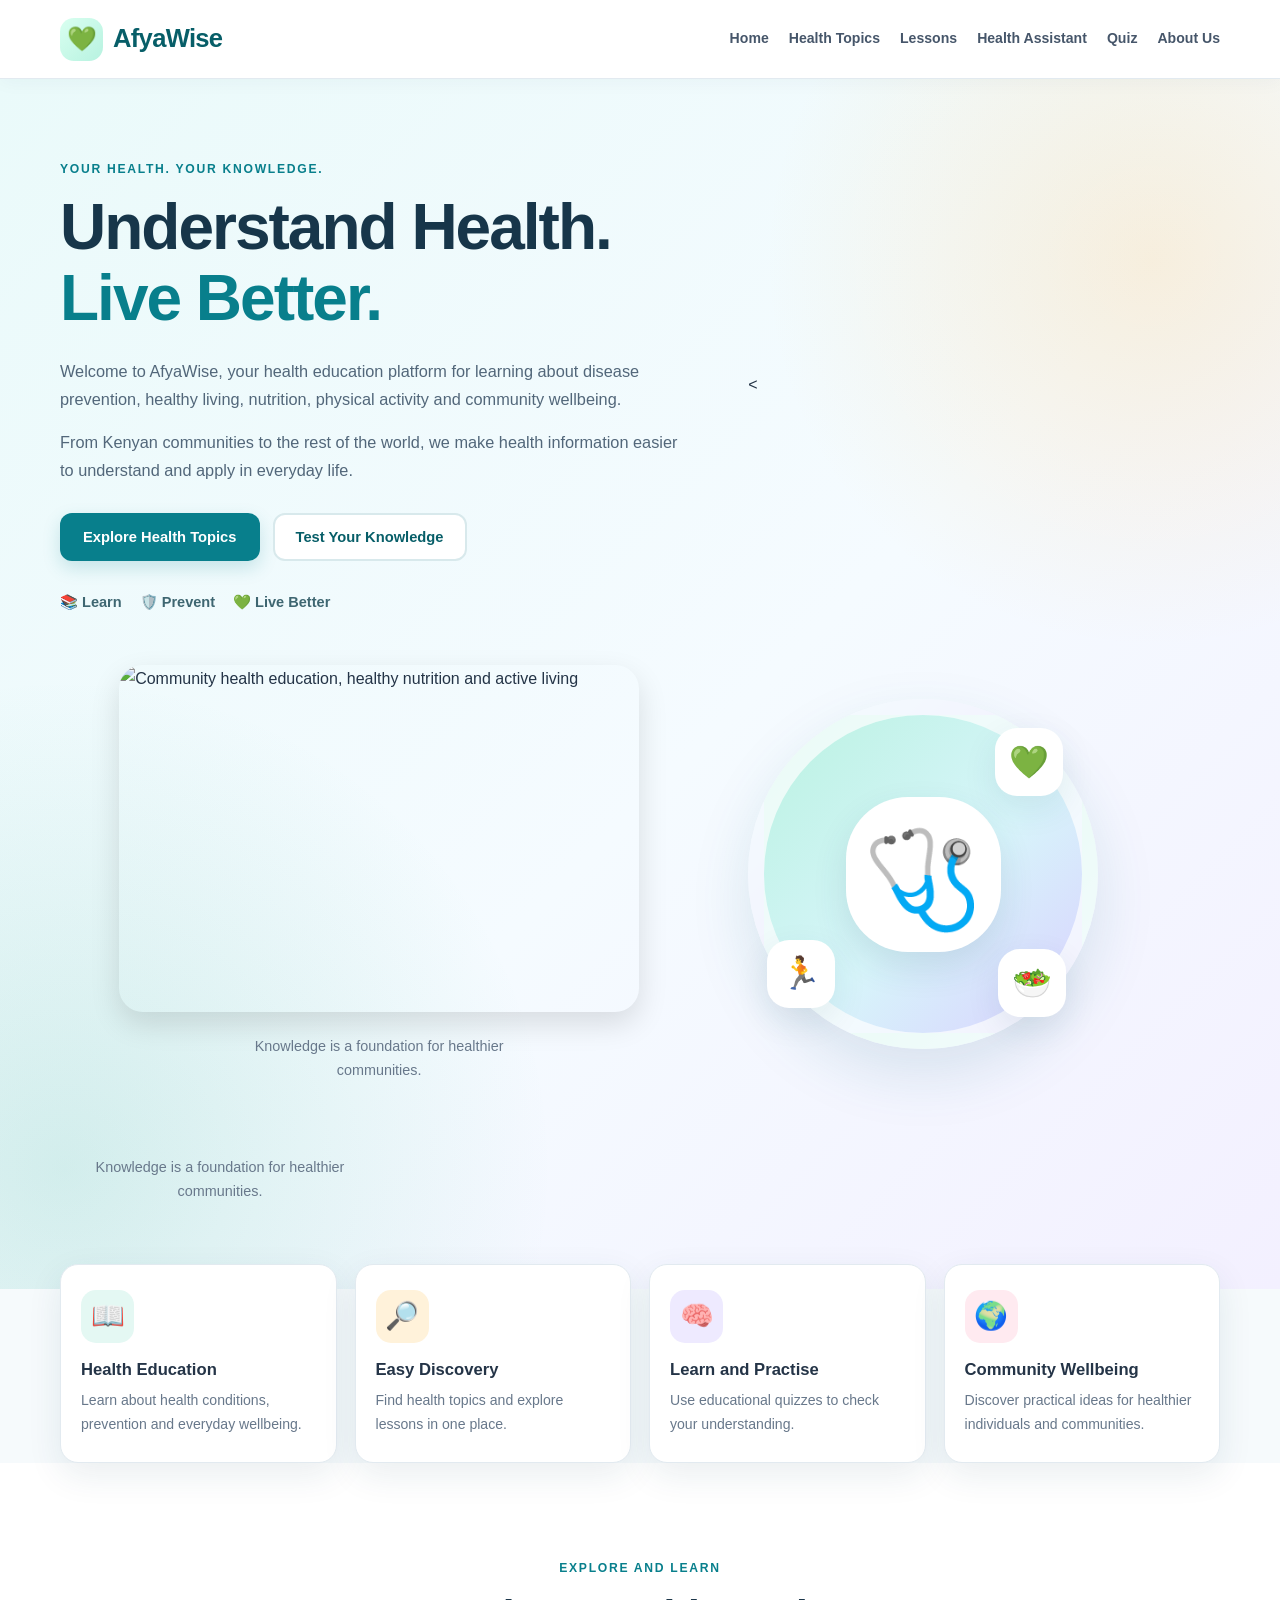
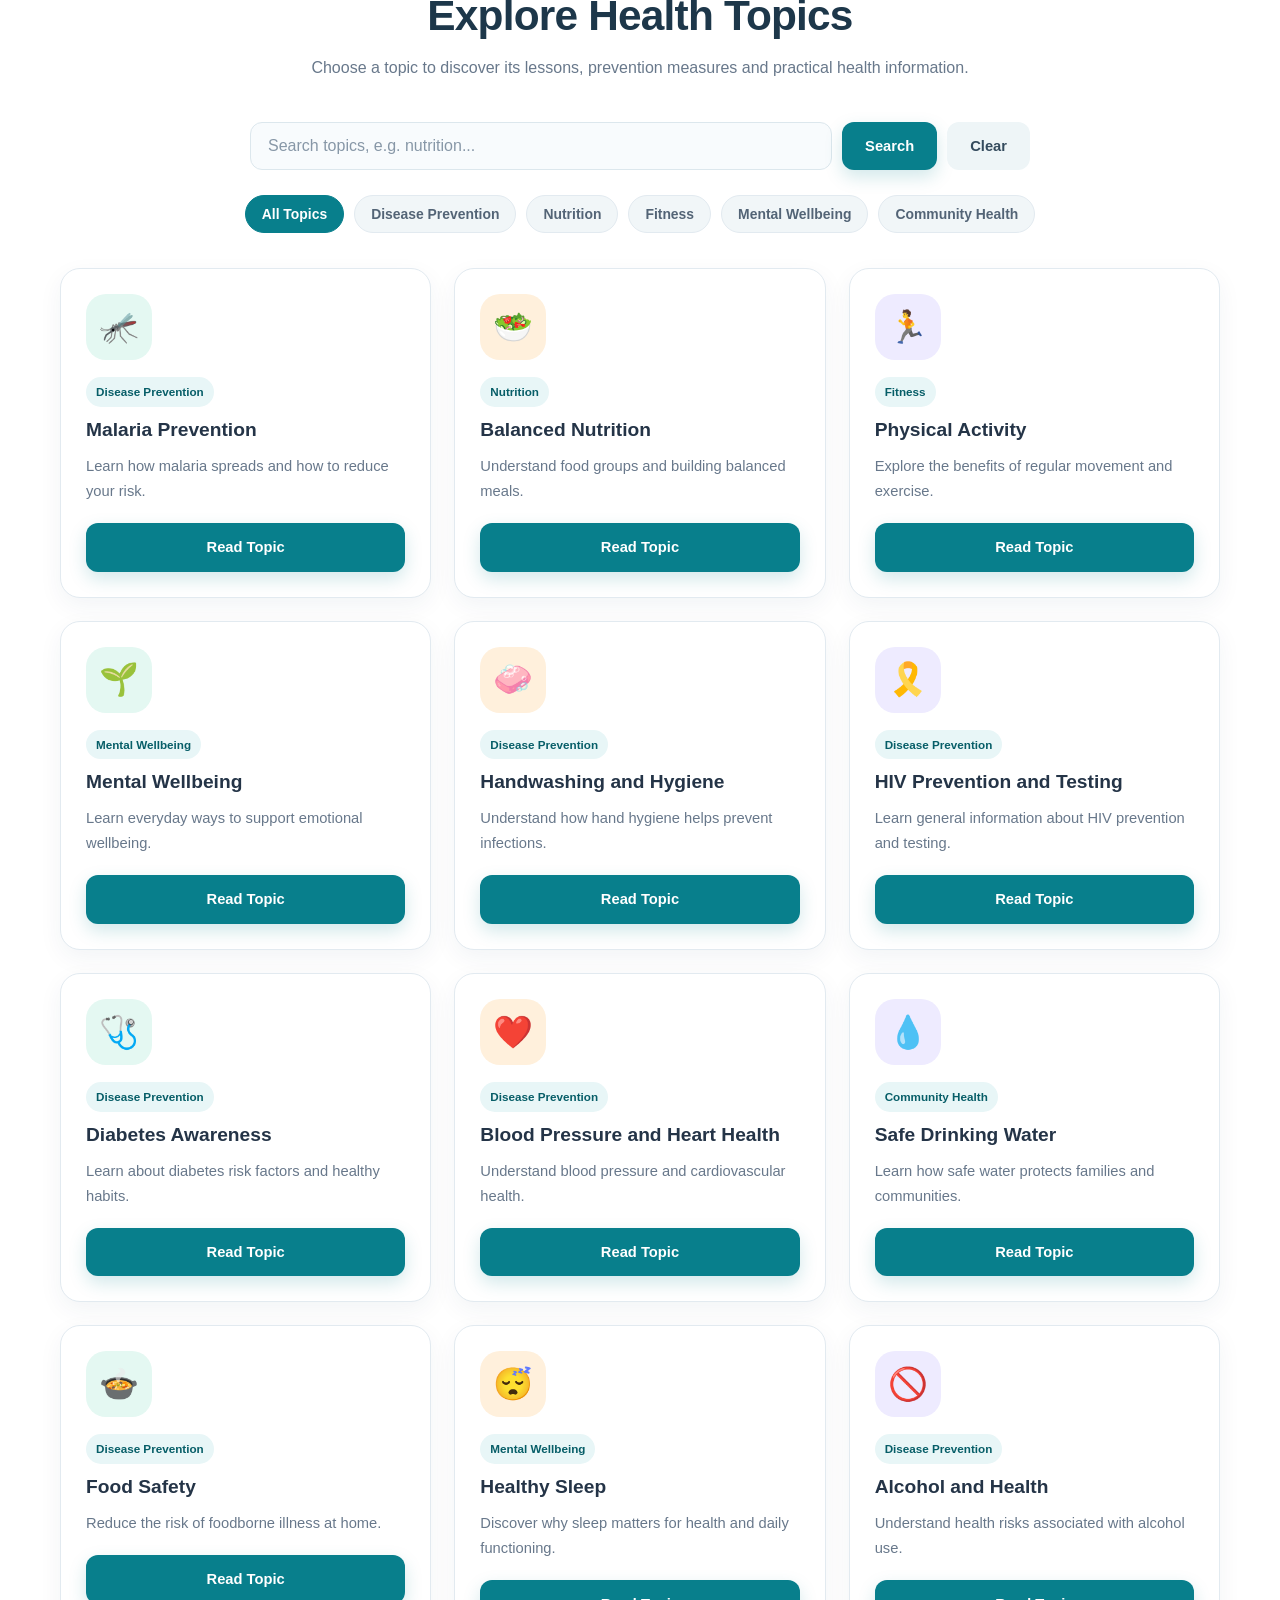
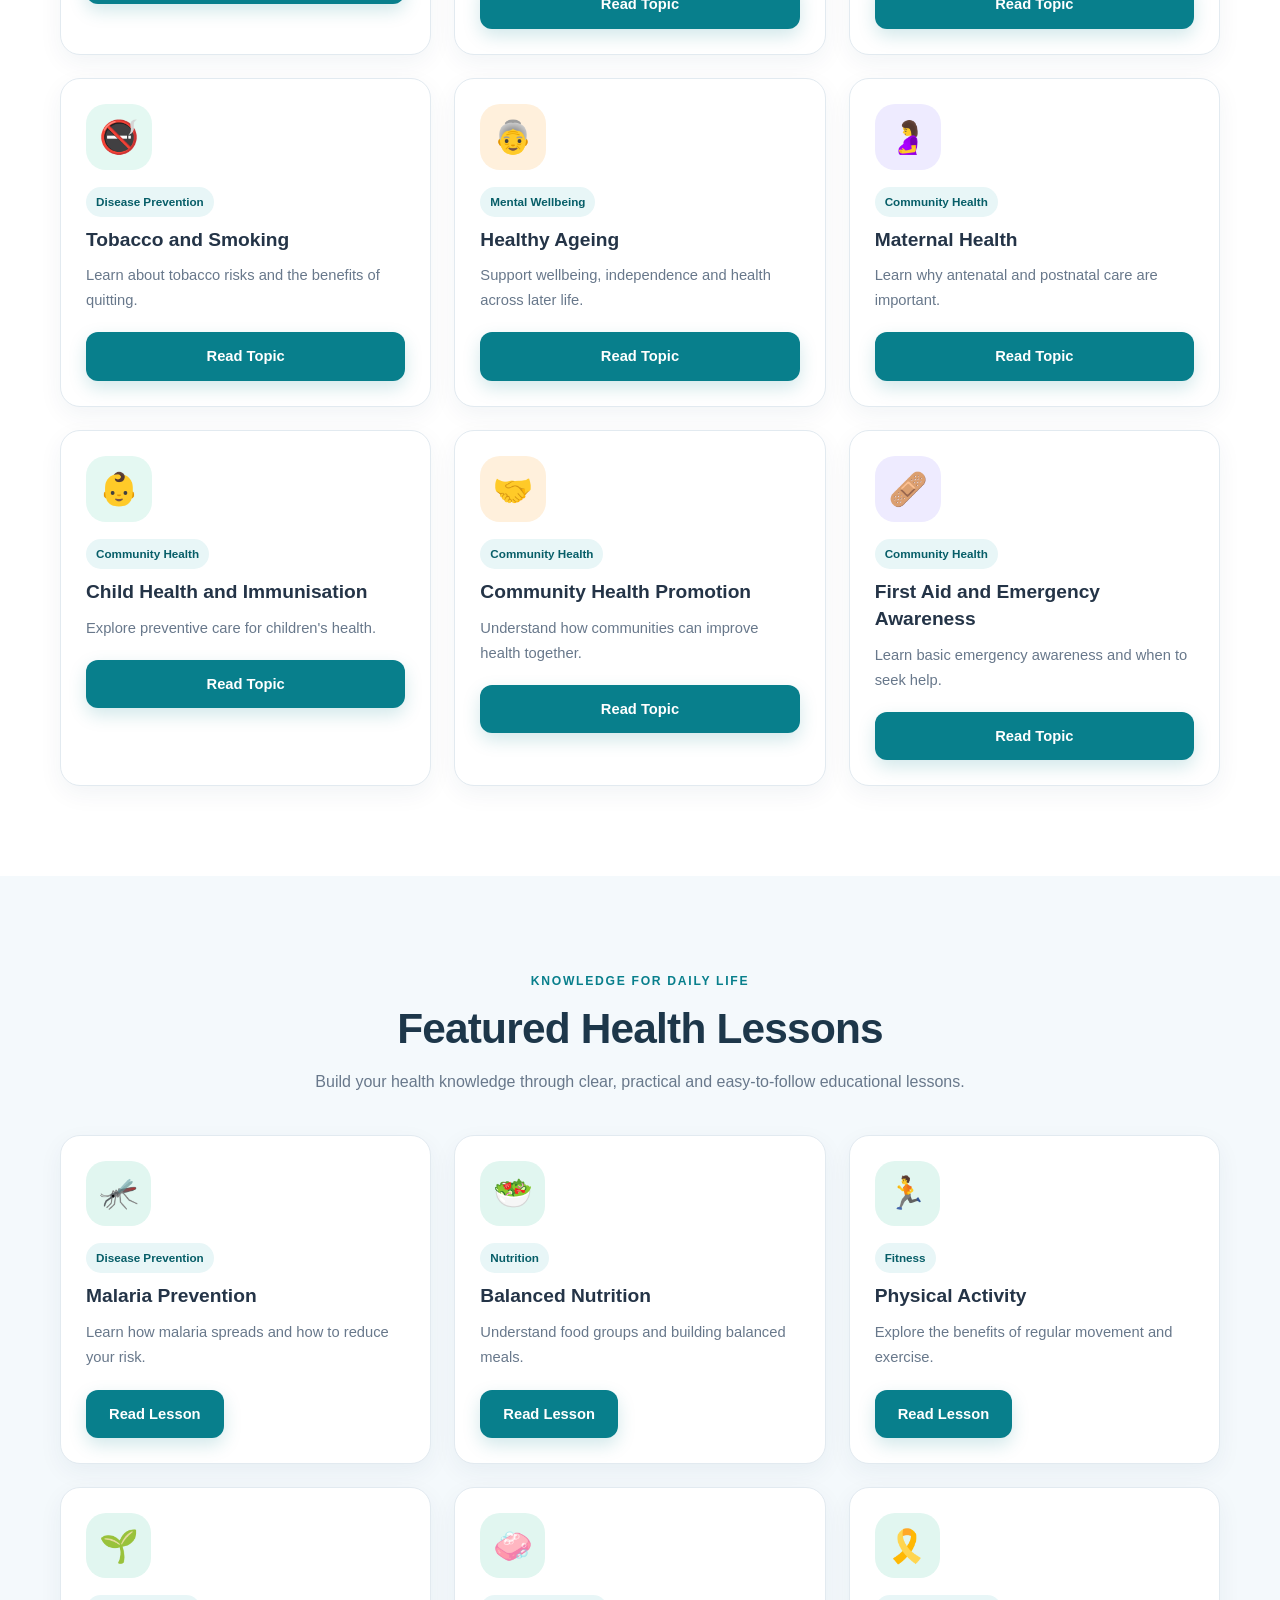
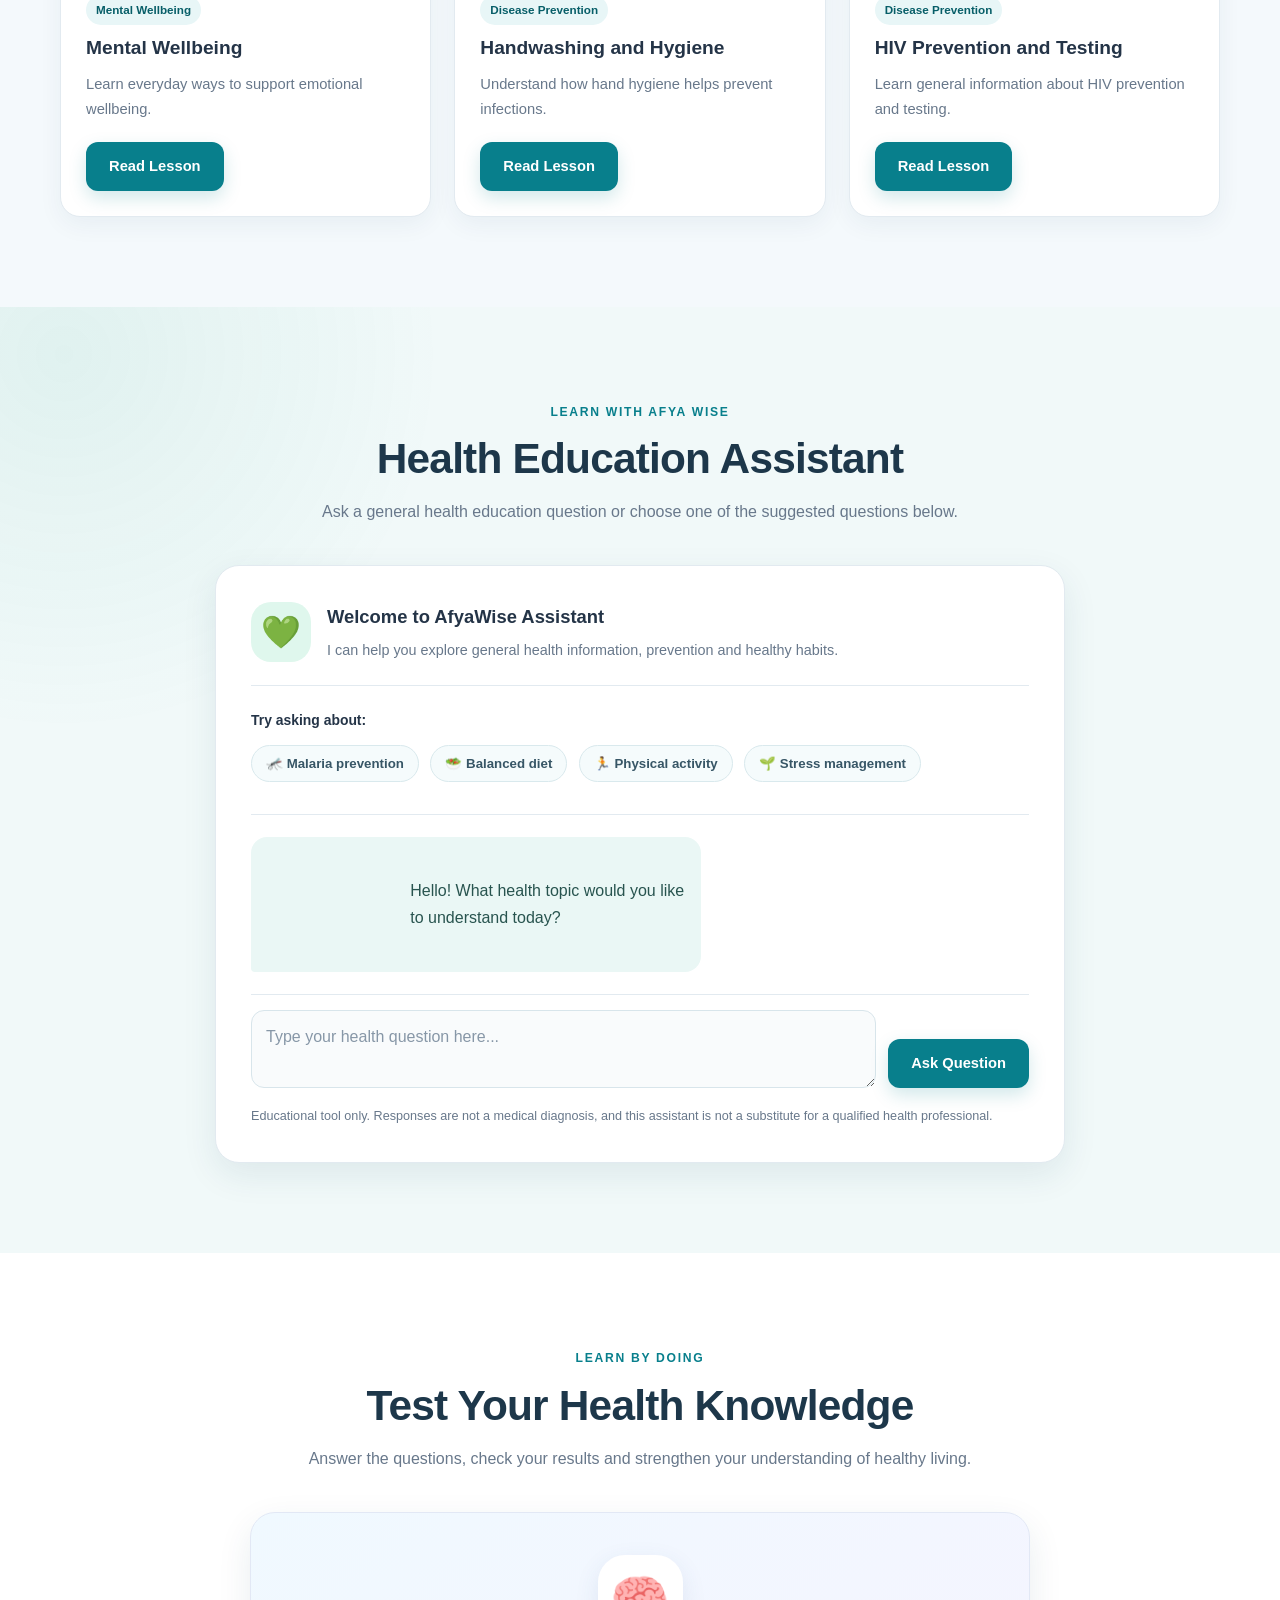
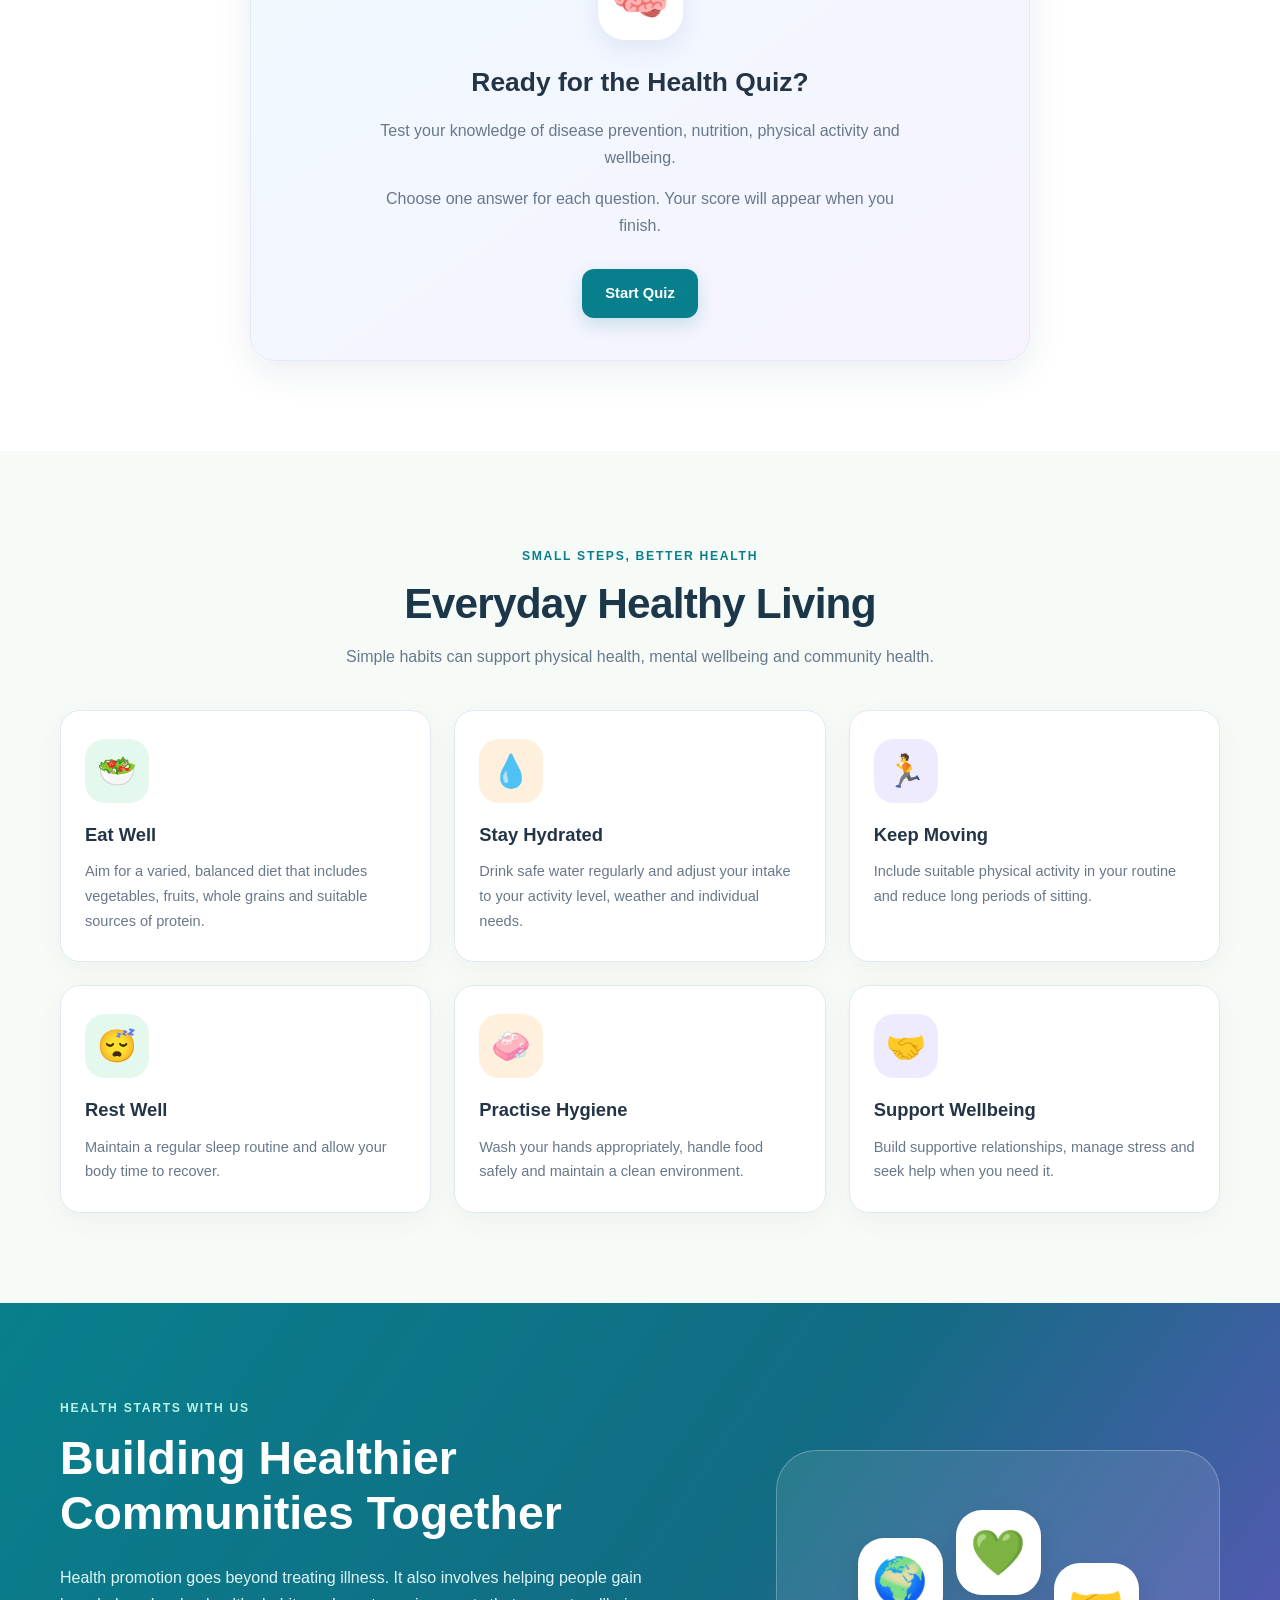
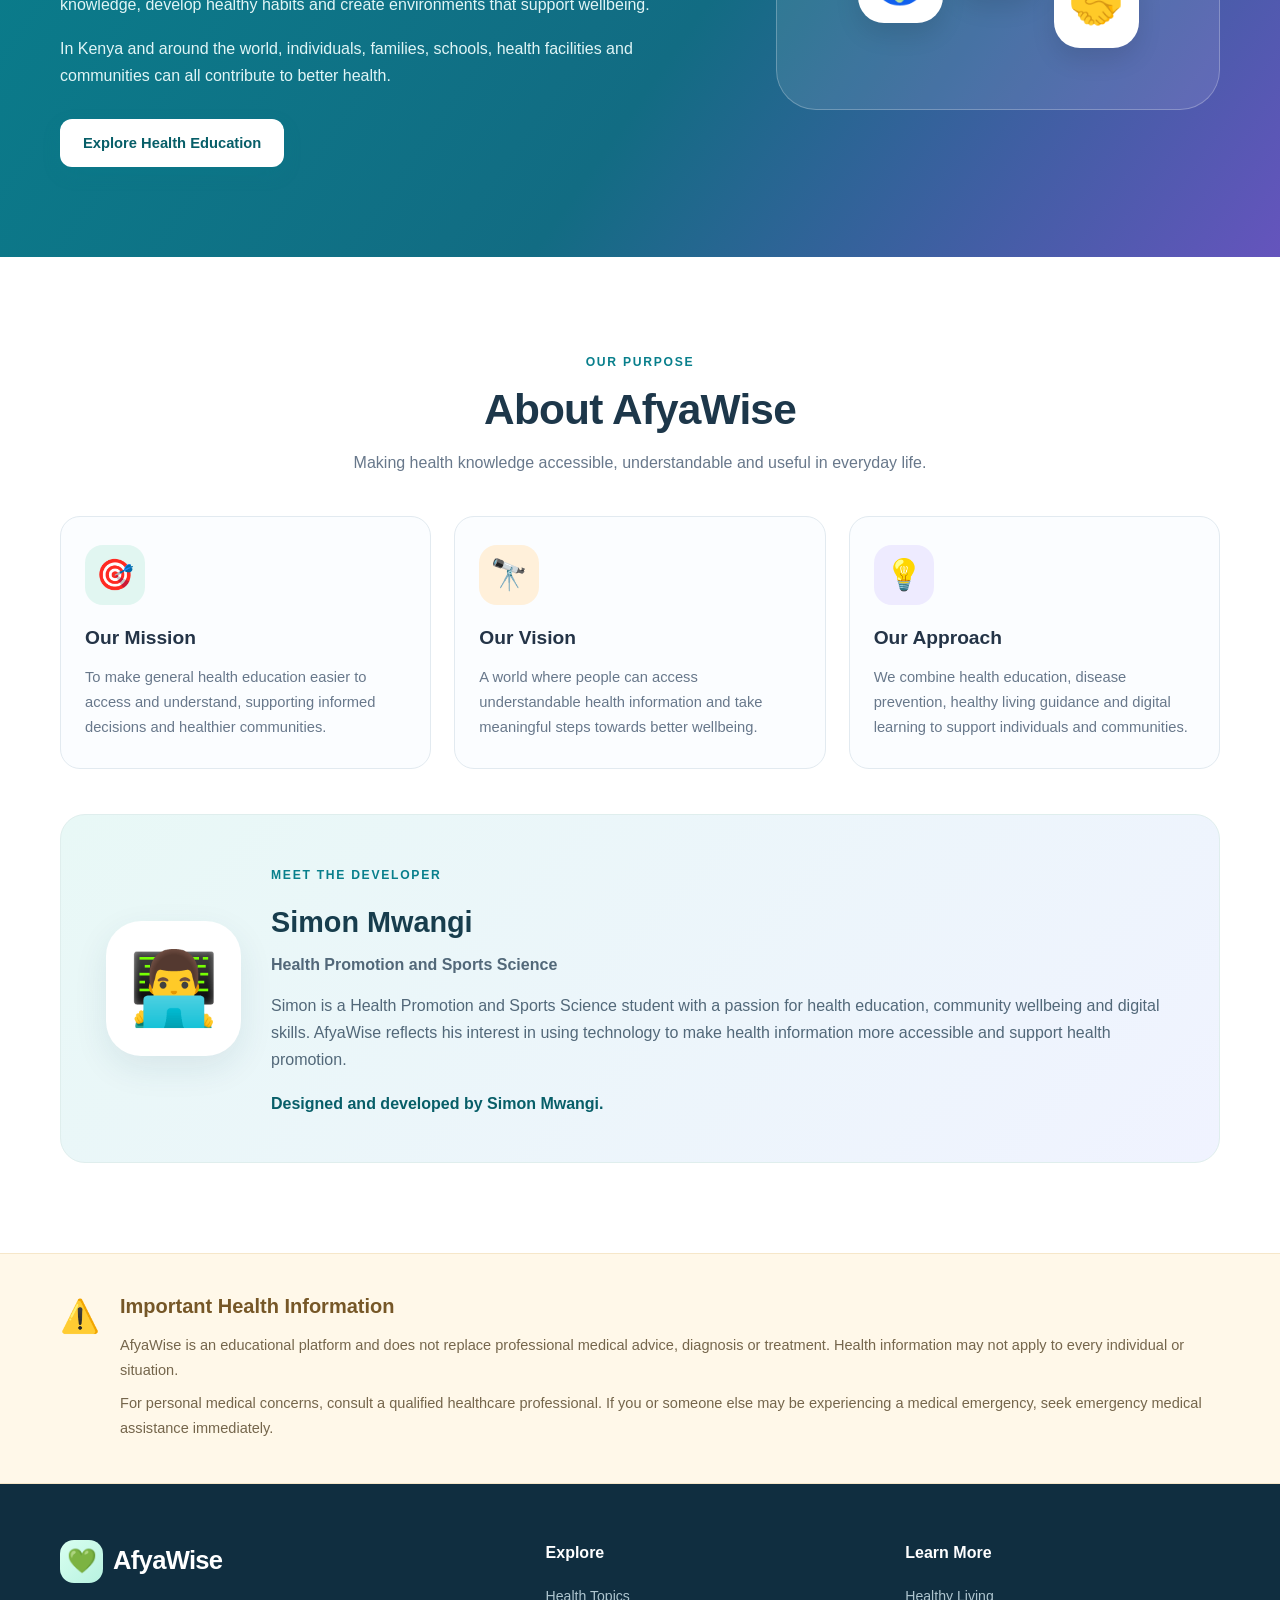
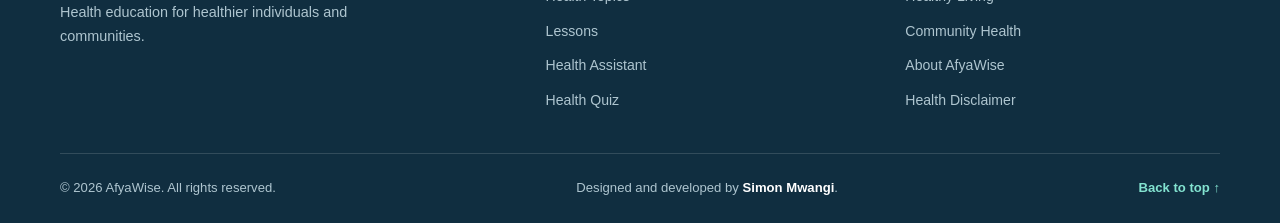
==== commit d7aa0239: "Update index.html" ====
--- a/index.html
+++ b/index.html
@@ -112,7 +112,18 @@
 
                 </div>
 
-                <div class="hero-visual" aria-label="Health and wellbeing">
+                <<div class="hero-visual">
+    <img
+        src="wa_image_6829270742560115178.jpg"
+        alt="Community health education, healthy nutrition and active living"
+        style="display:block; width:100%; max-width:520px; height:auto; aspect-ratio:3/2; object-fit:cover; border-radius:24px; box-shadow:0 12px 30px rgba(0,0,0,0.12);"
+    ><p class="hero-visual-caption">
+    Knowledge is a foundation for healthier communities.
+</p>
+
+                </div>
+
+    
                     <div class="hero-circle">
                         <span class="hero-emoji" aria-hidden="true">🩺</span>
                         <span class="hero-small-icon icon-one"
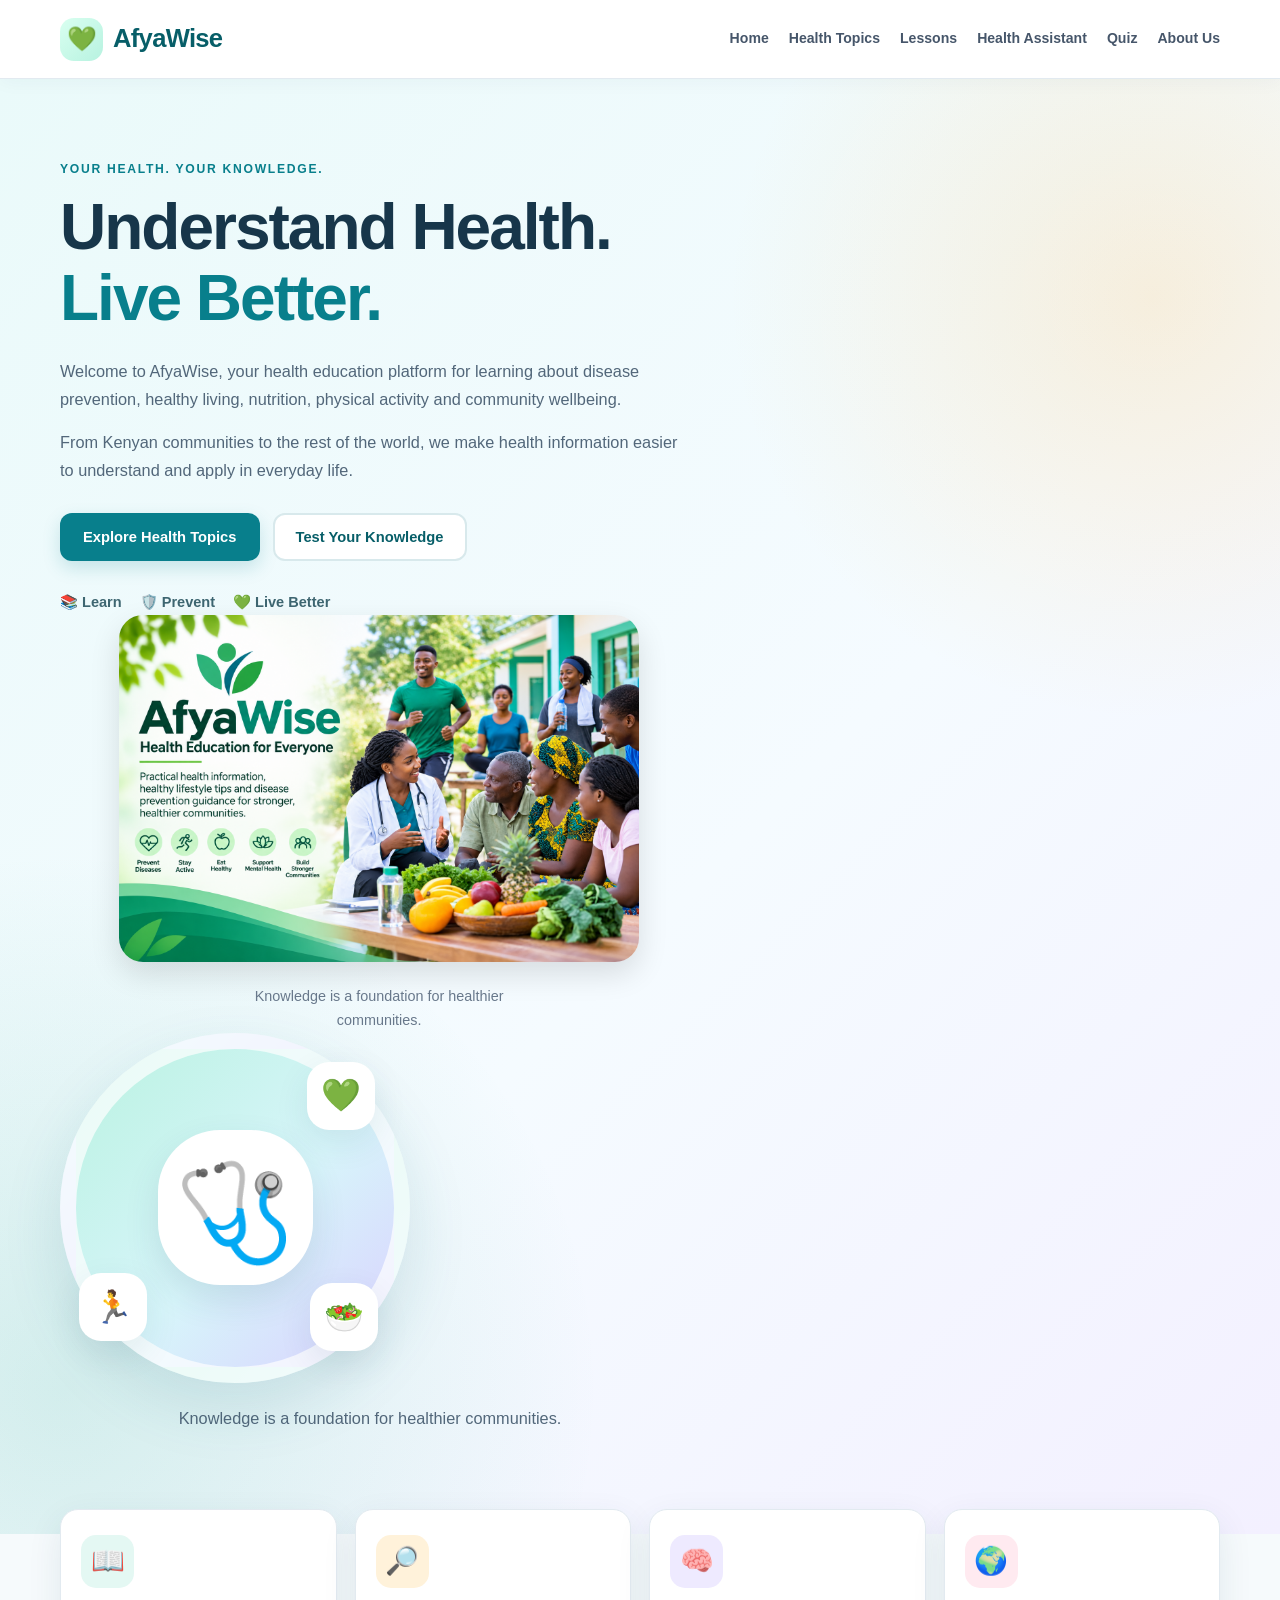
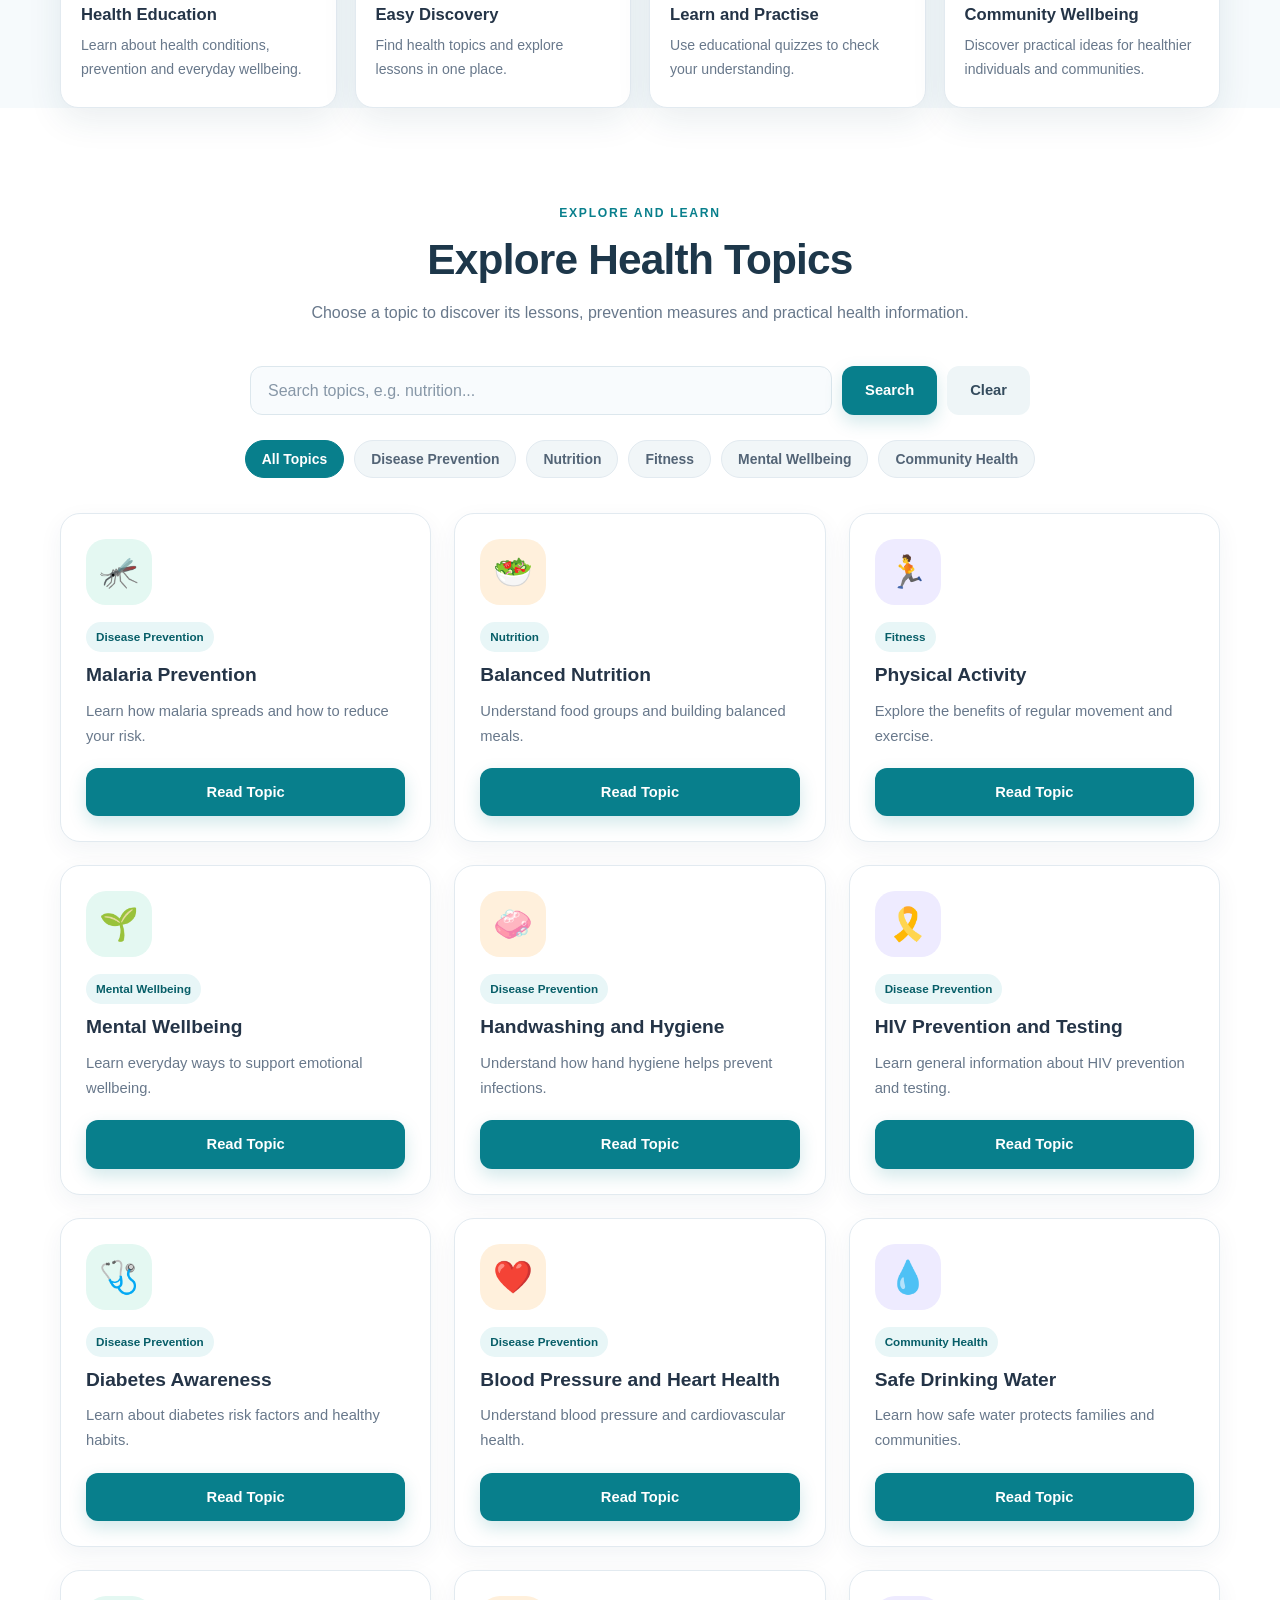
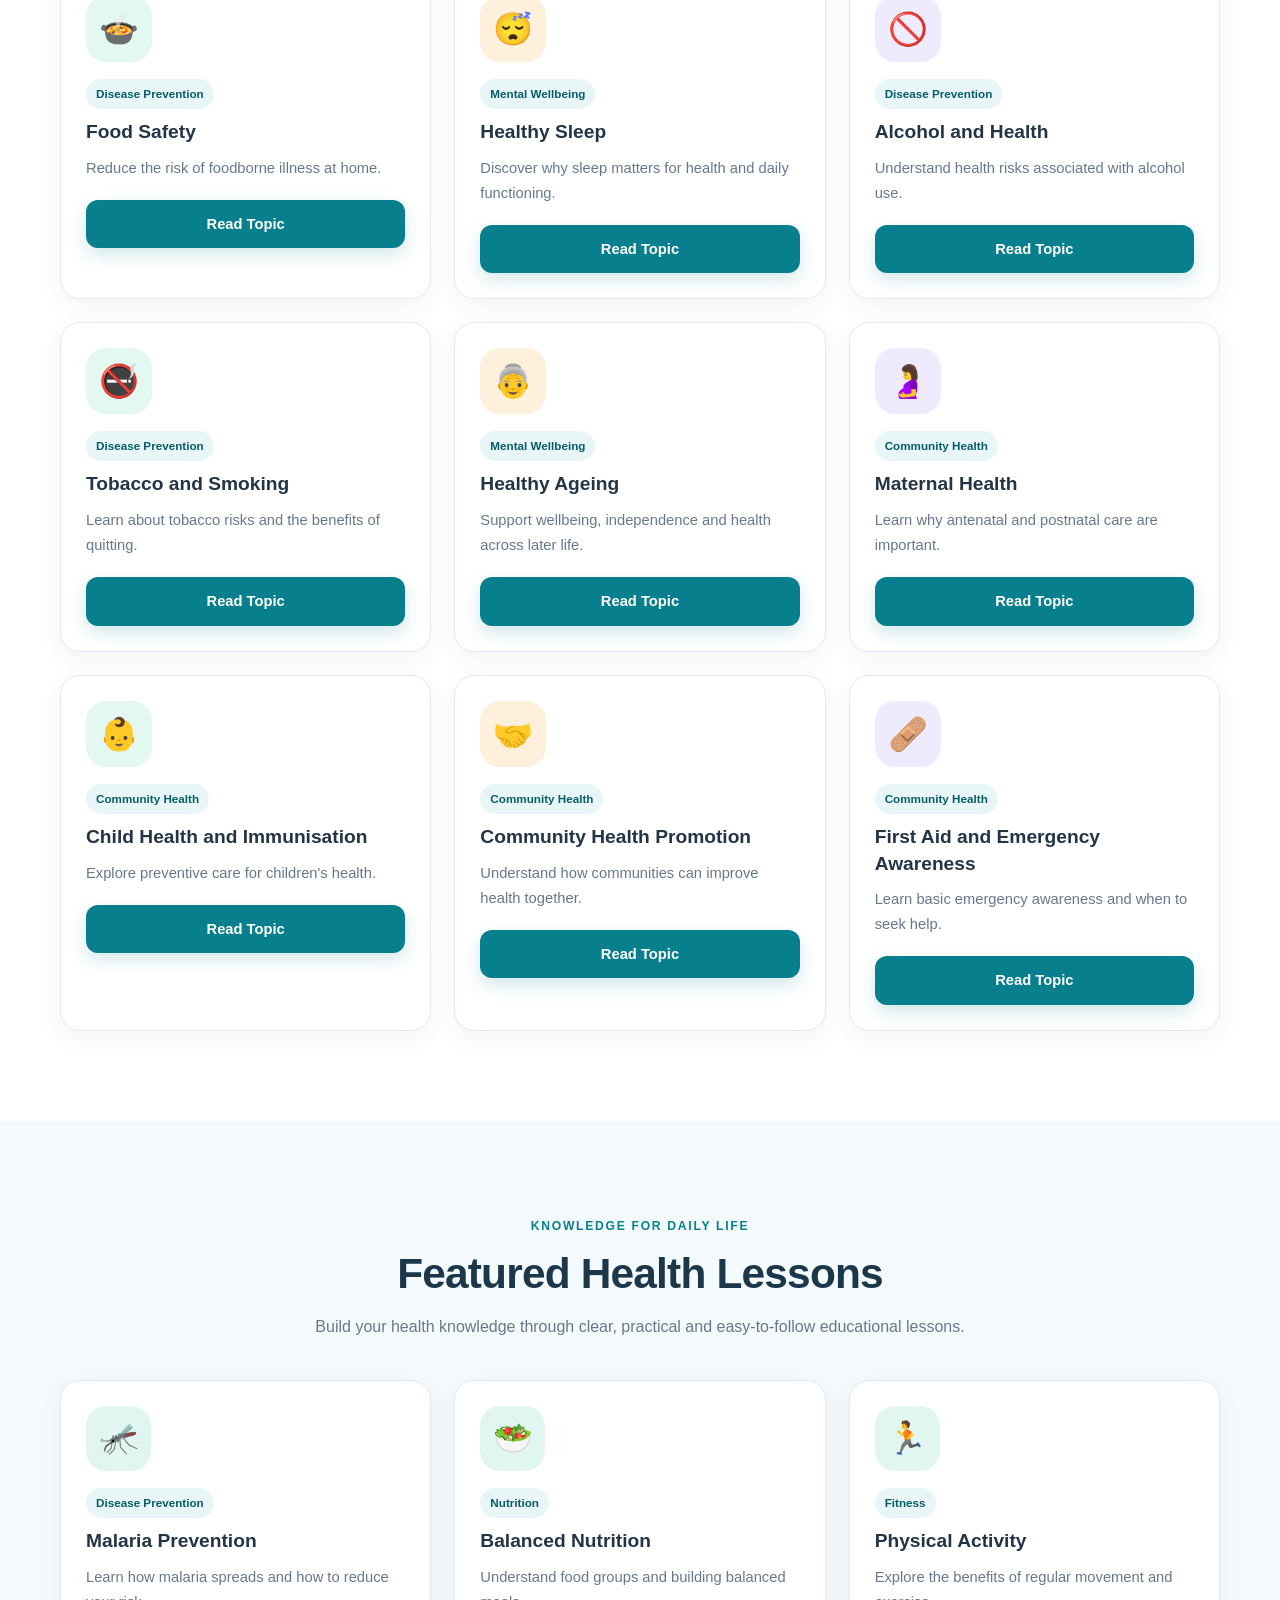
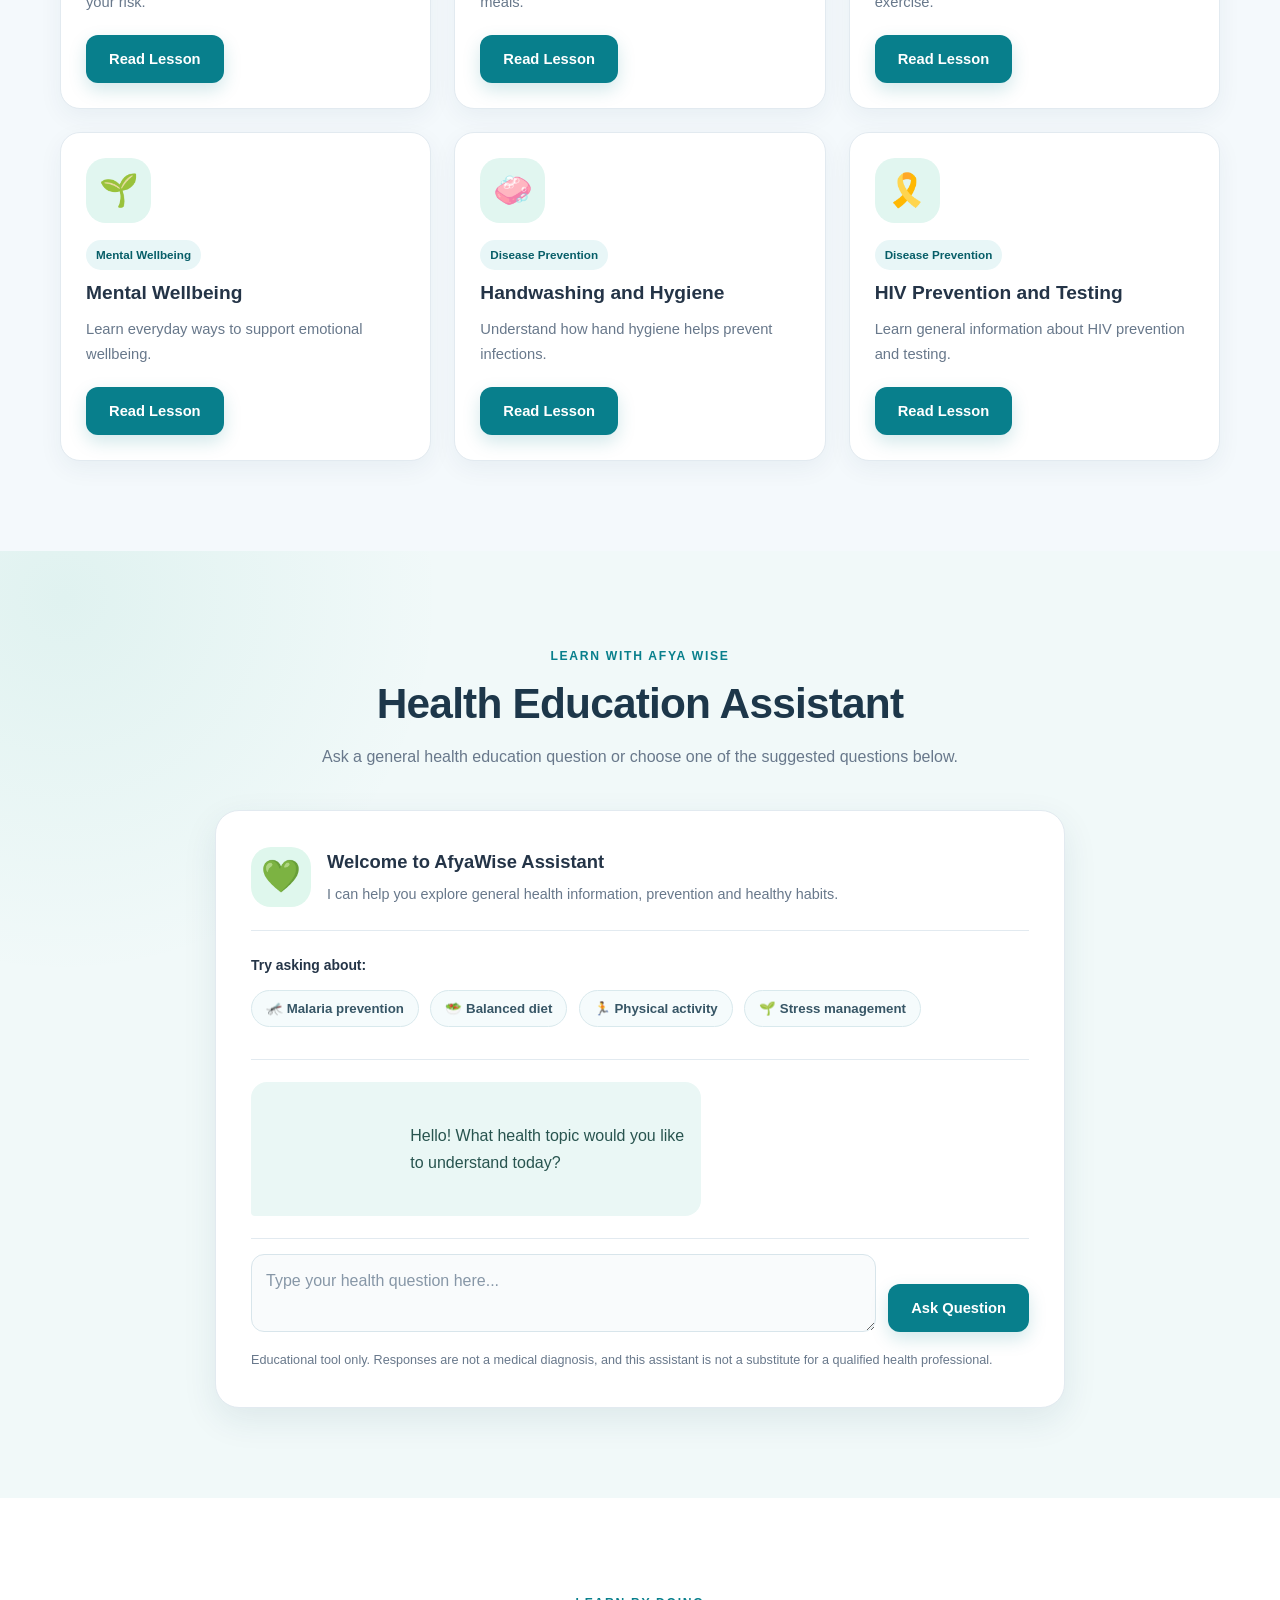
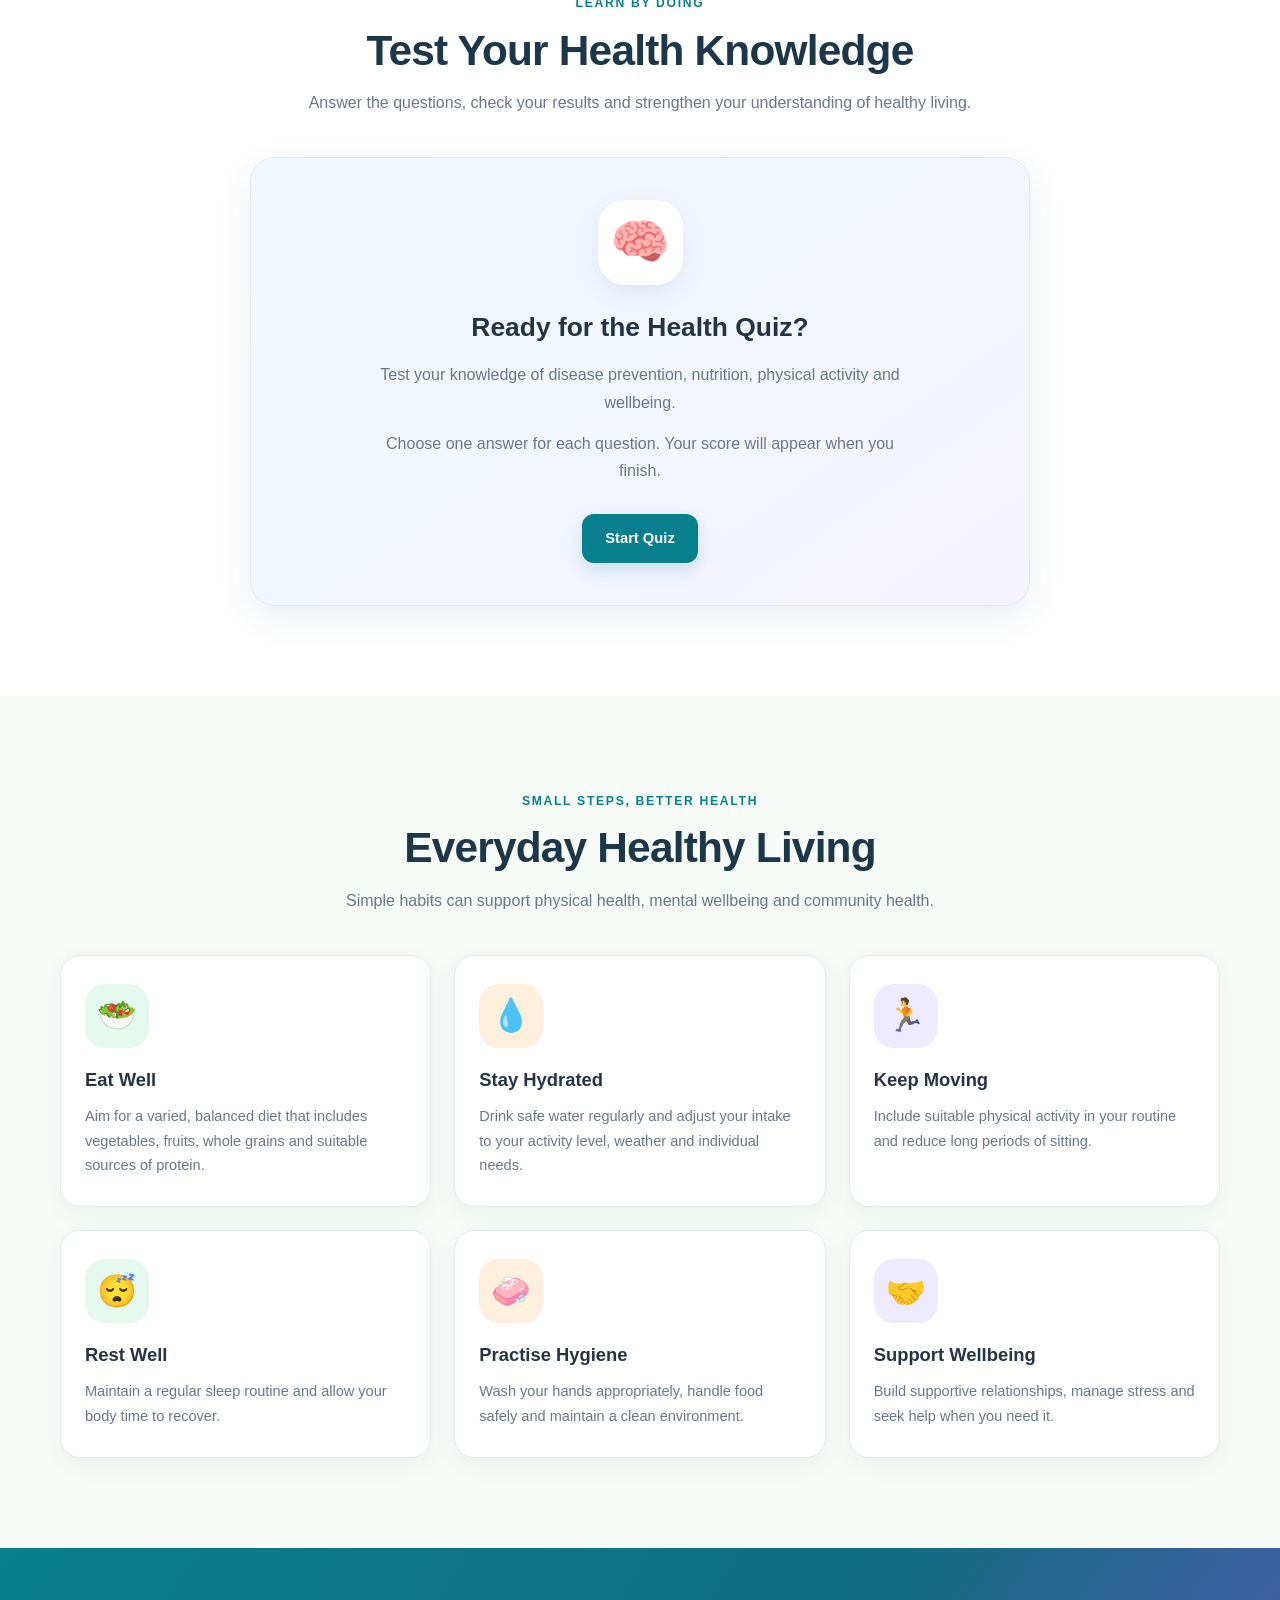
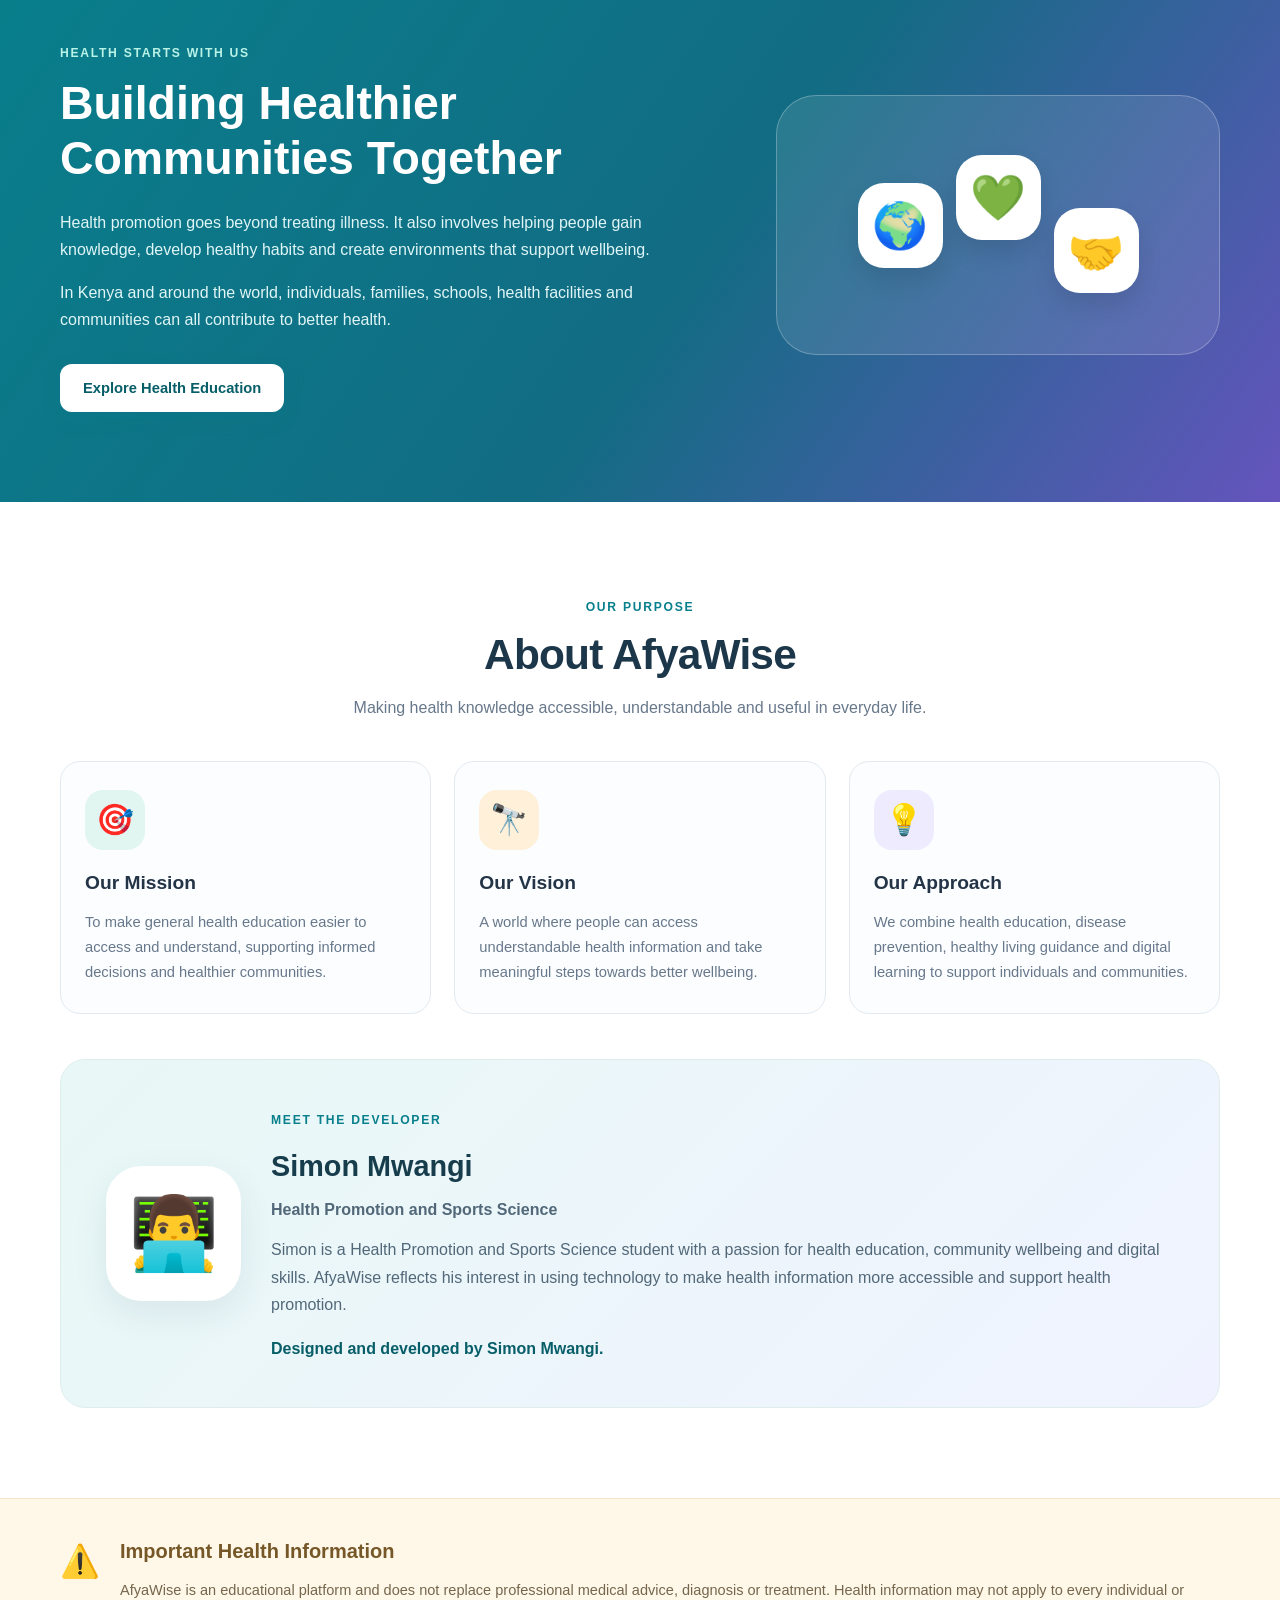
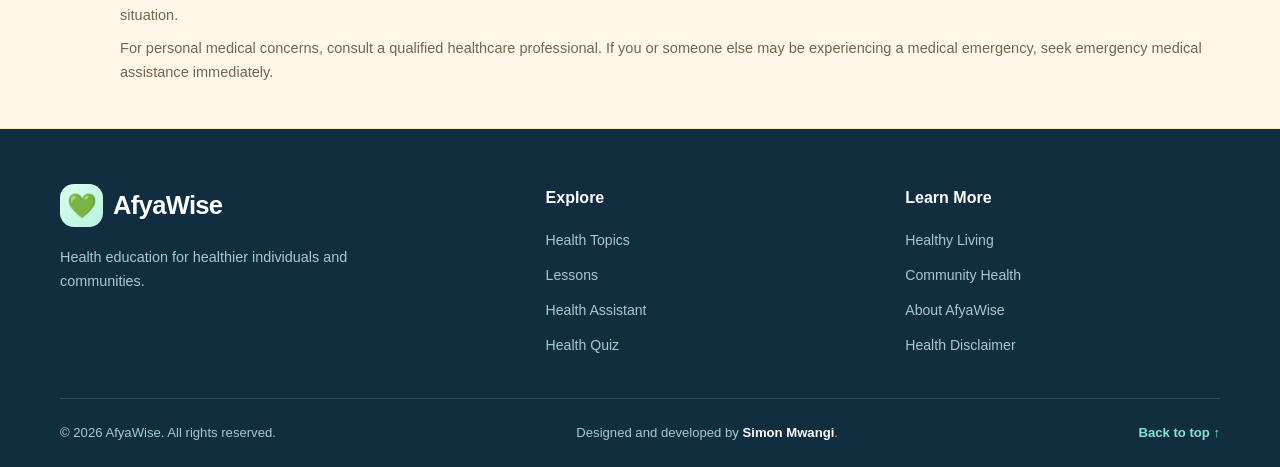
==== commit c2752456: "Update index.html" ====
--- a/index.html
+++ b/index.html
@@ -110,18 +110,18 @@
                         <span>💚 Live Better</span>
                     </div>
 
-                </div>
-
-                <<div class="hero-visual">
+                
+<div class="hero-visual" aria-label="Health and wellbeing">
     <img
-        src="wa_image_6829270742560115178.jpg"
-        alt="Community health education, healthy nutrition and active living"
+        src="file_0000000083048211a2b7f9f5bbacc867.png"
+        alt="AfyaWise promoting health education, healthy nutrition, physical activity and disease prevention"
         style="display:block; width:100%; max-width:520px; height:auto; aspect-ratio:3/2; object-fit:cover; border-radius:24px; box-shadow:0 12px 30px rgba(0,0,0,0.12);"
-    ><p class="hero-visual-caption">
-    Knowledge is a foundation for healthier communities.
-</p>
-
-                </div>
+    >
+    <p class="hero-visual-caption">
+        Knowledge is a foundation for healthier communities.
+    </p>
+</div>
+
 
     
                     <div class="hero-circle">
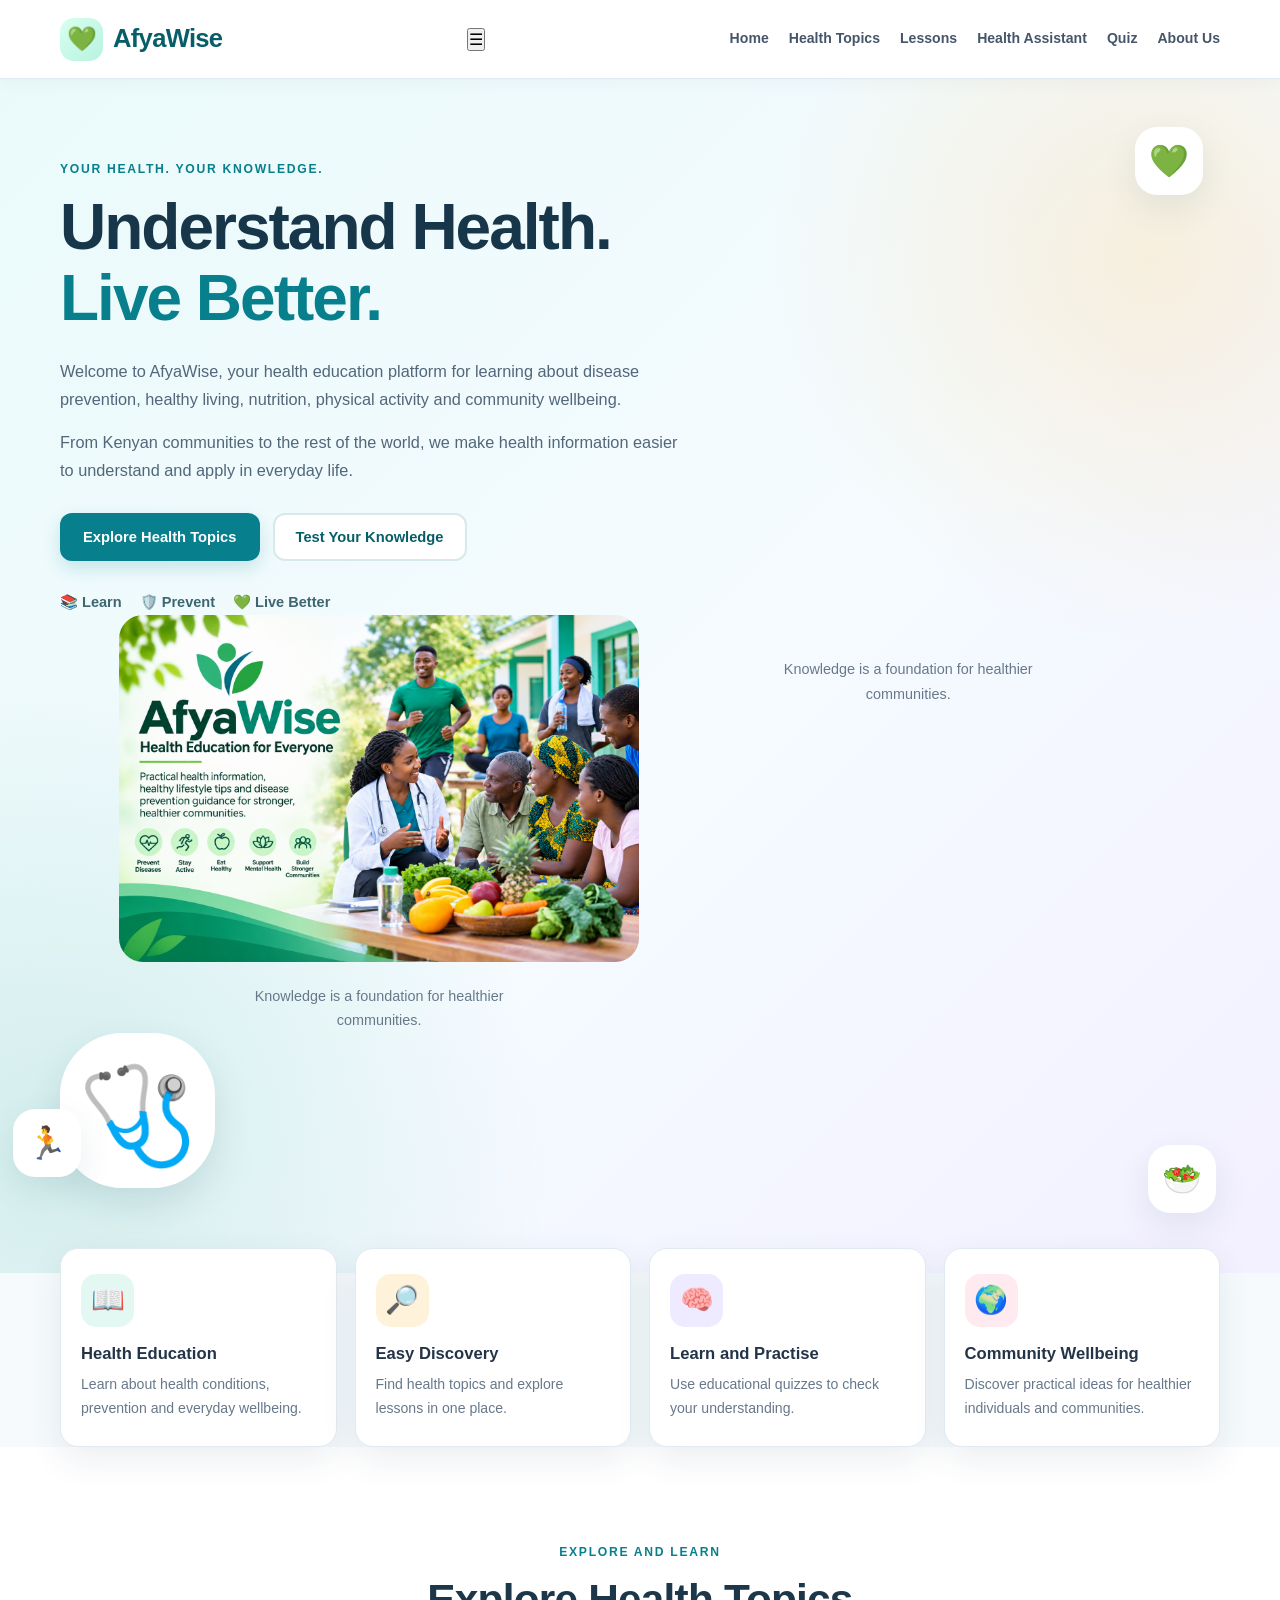
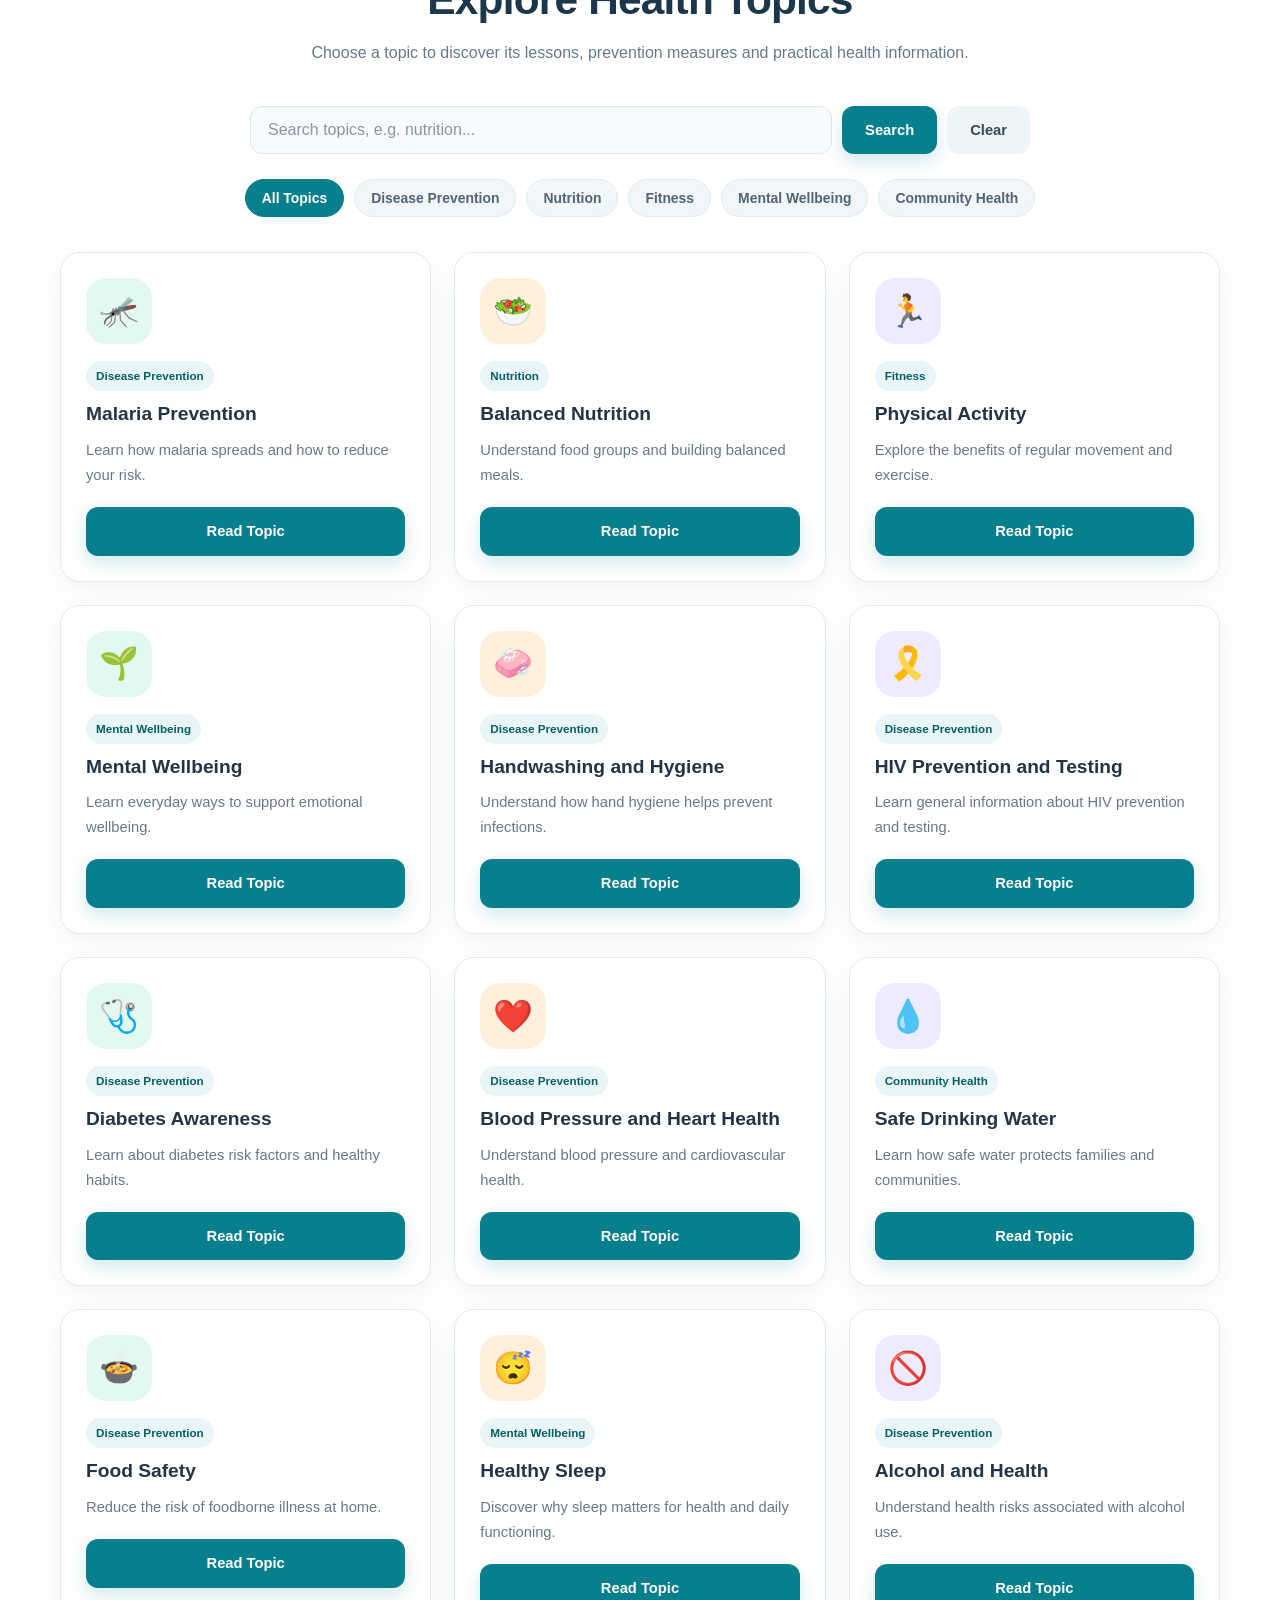
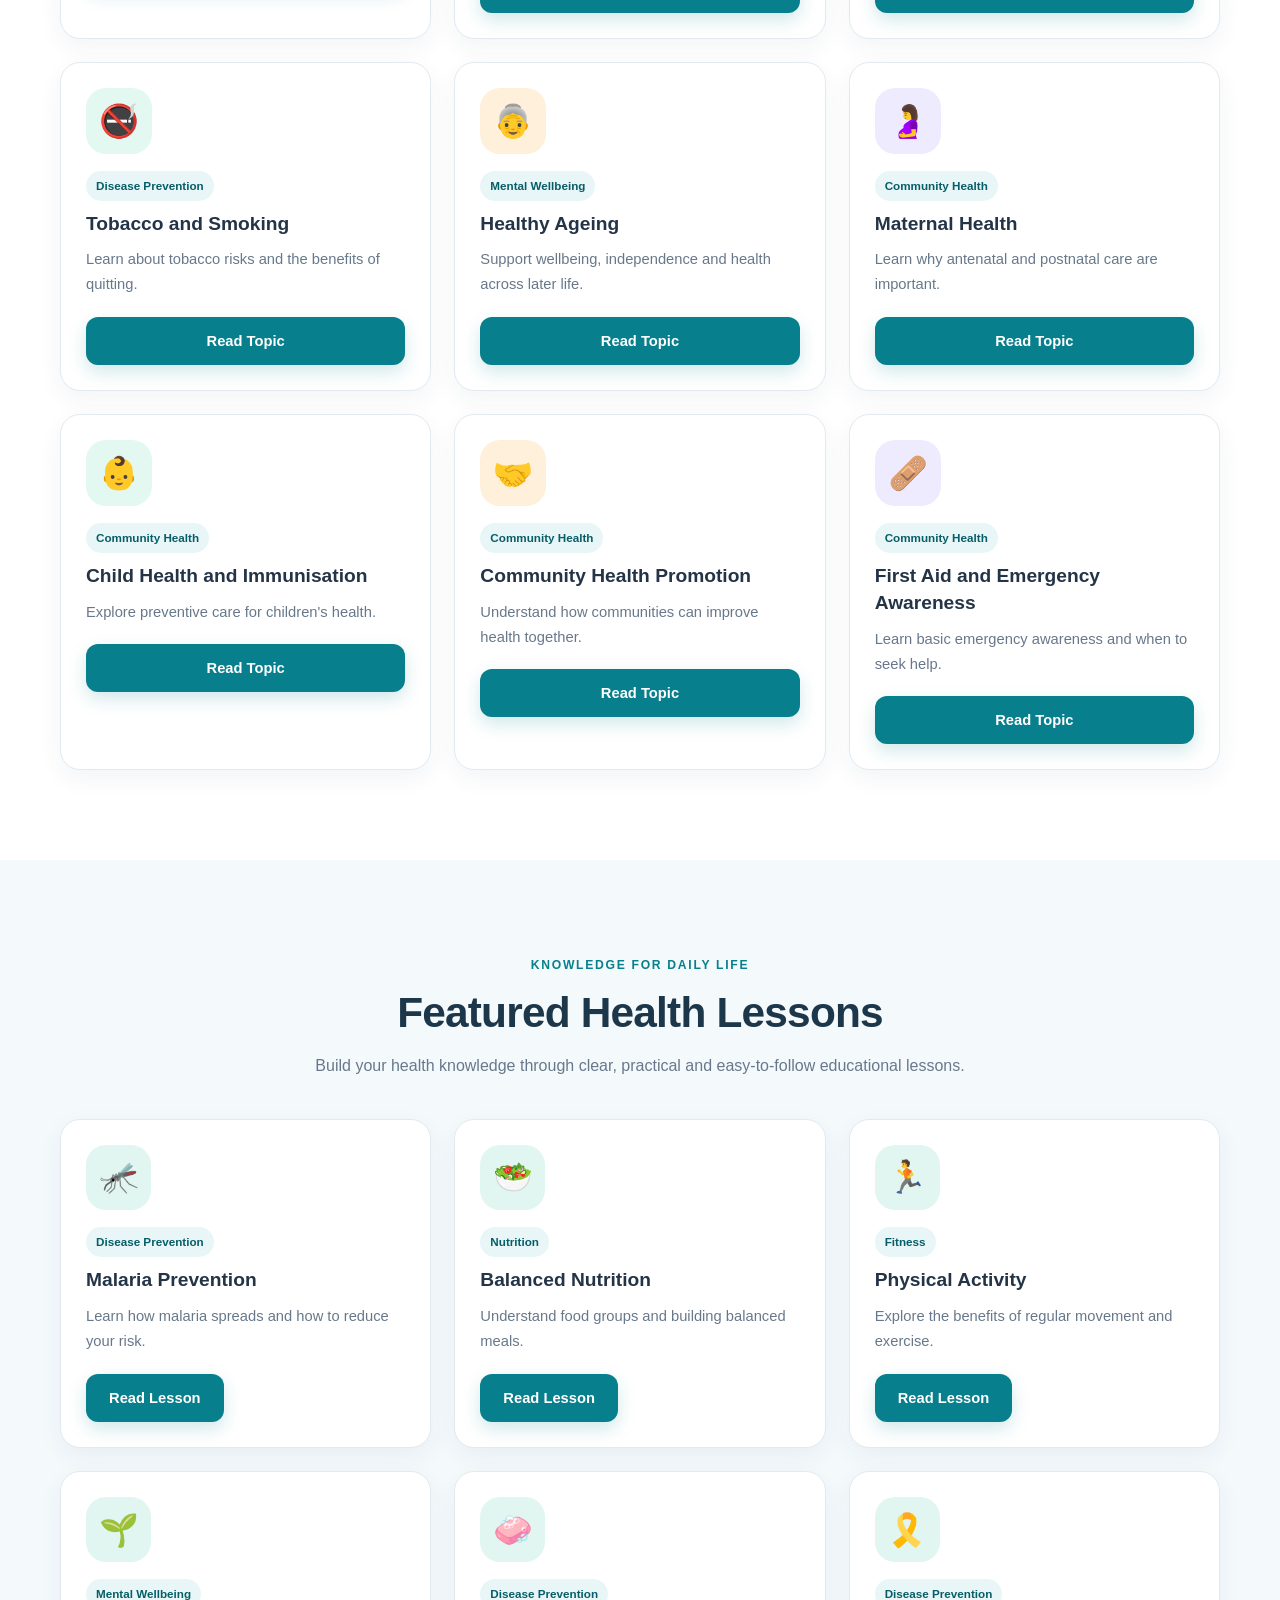
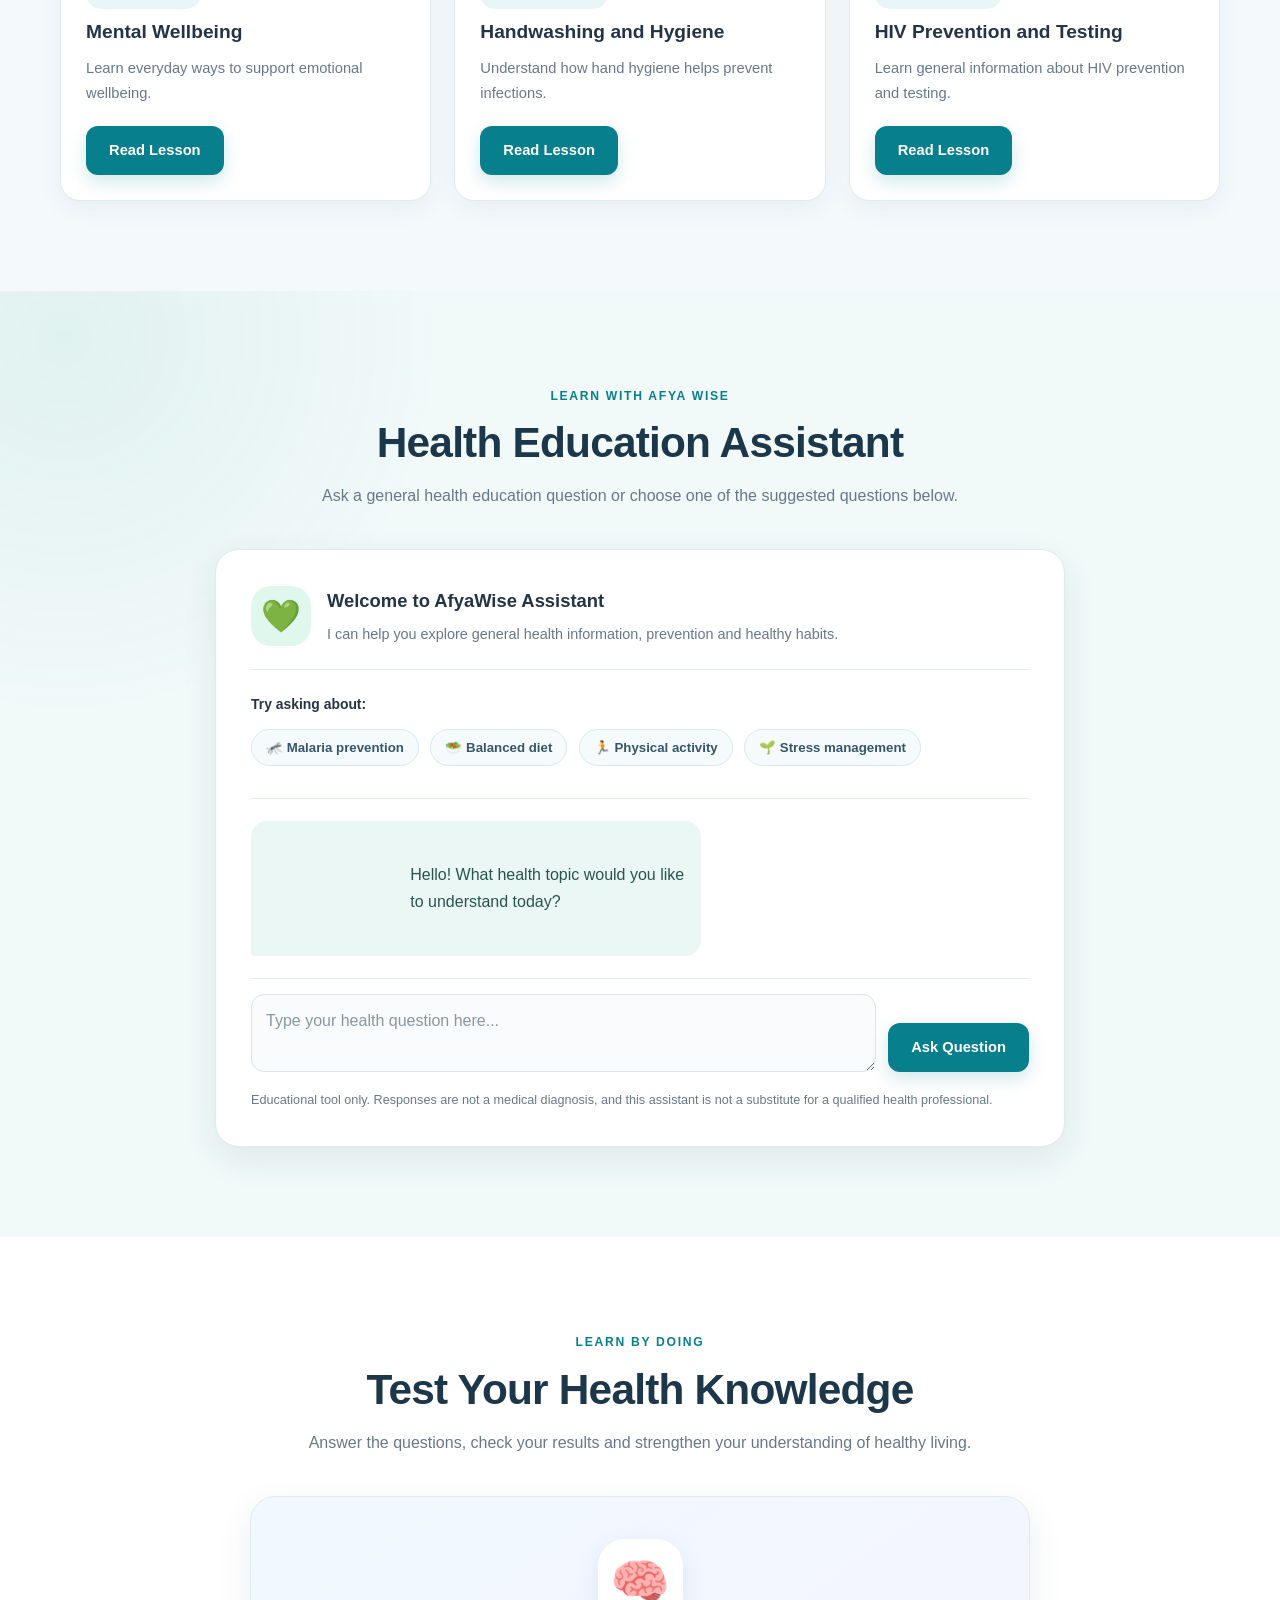
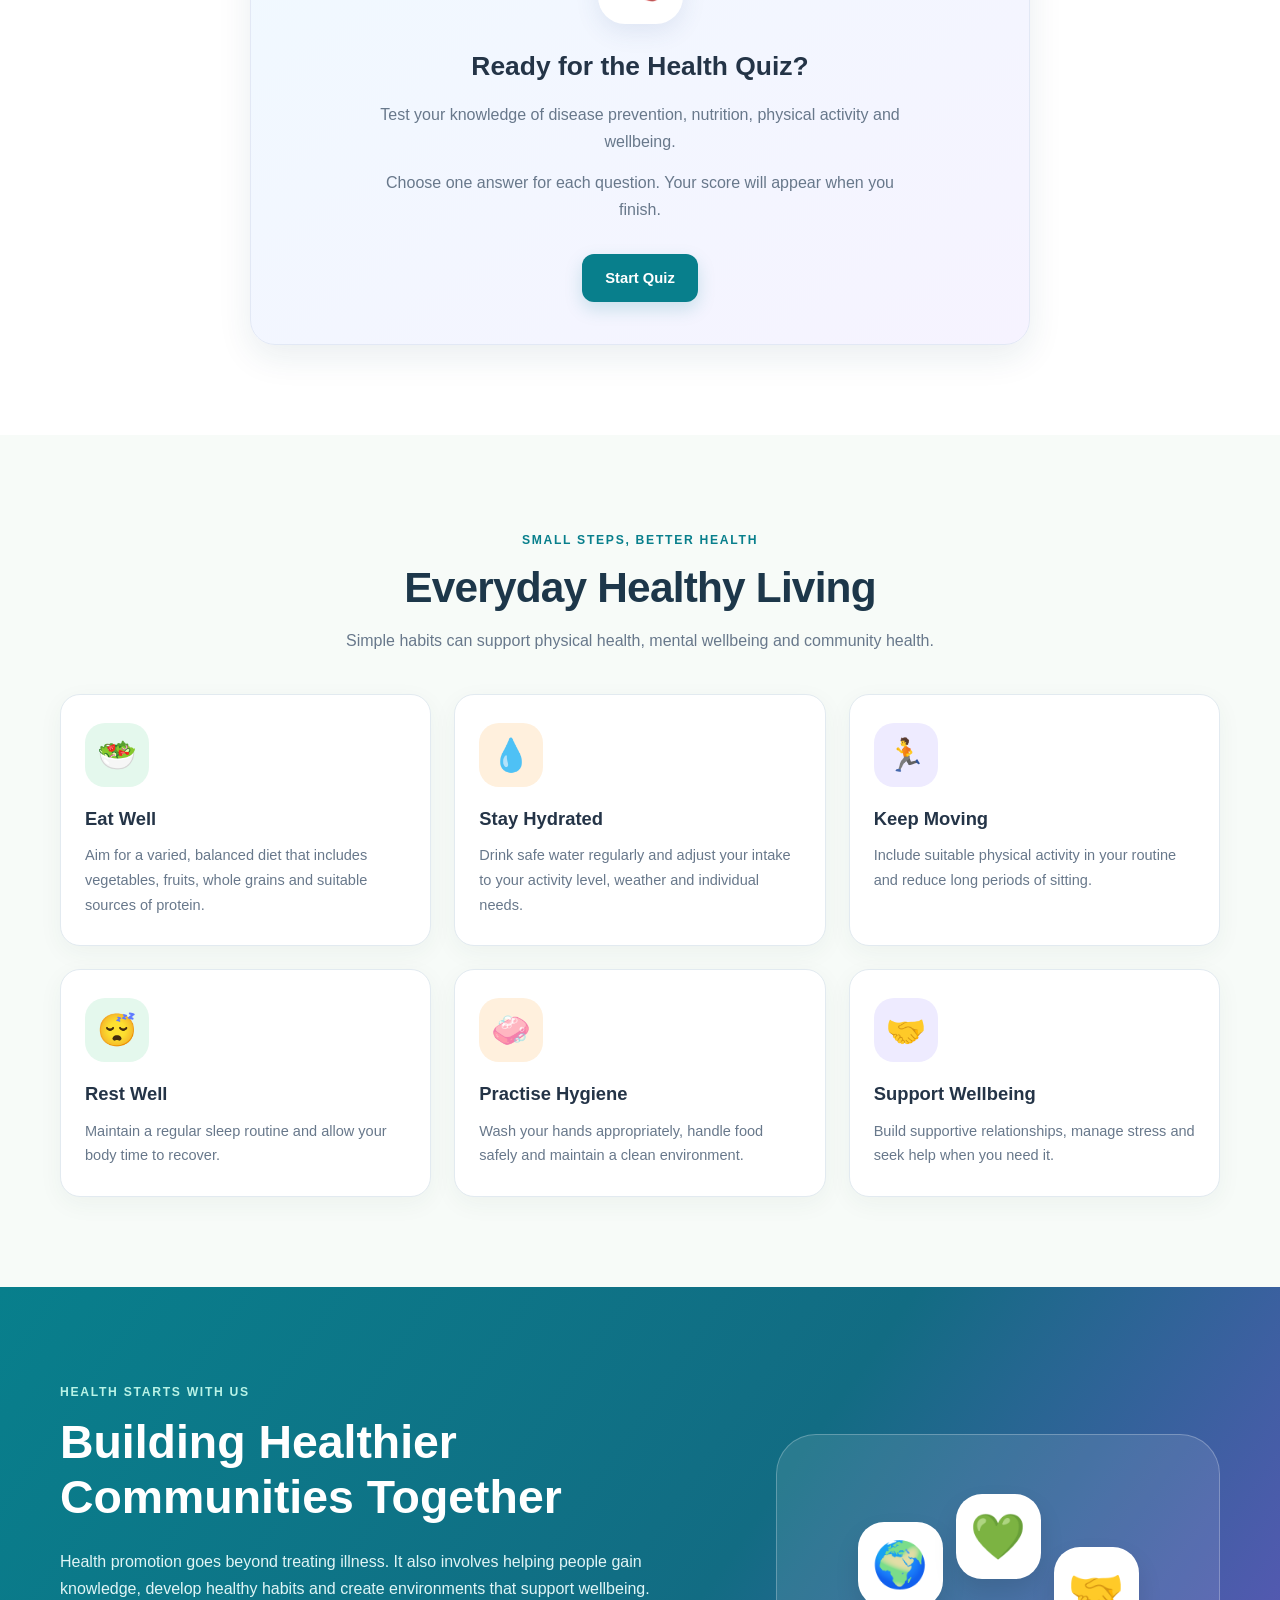
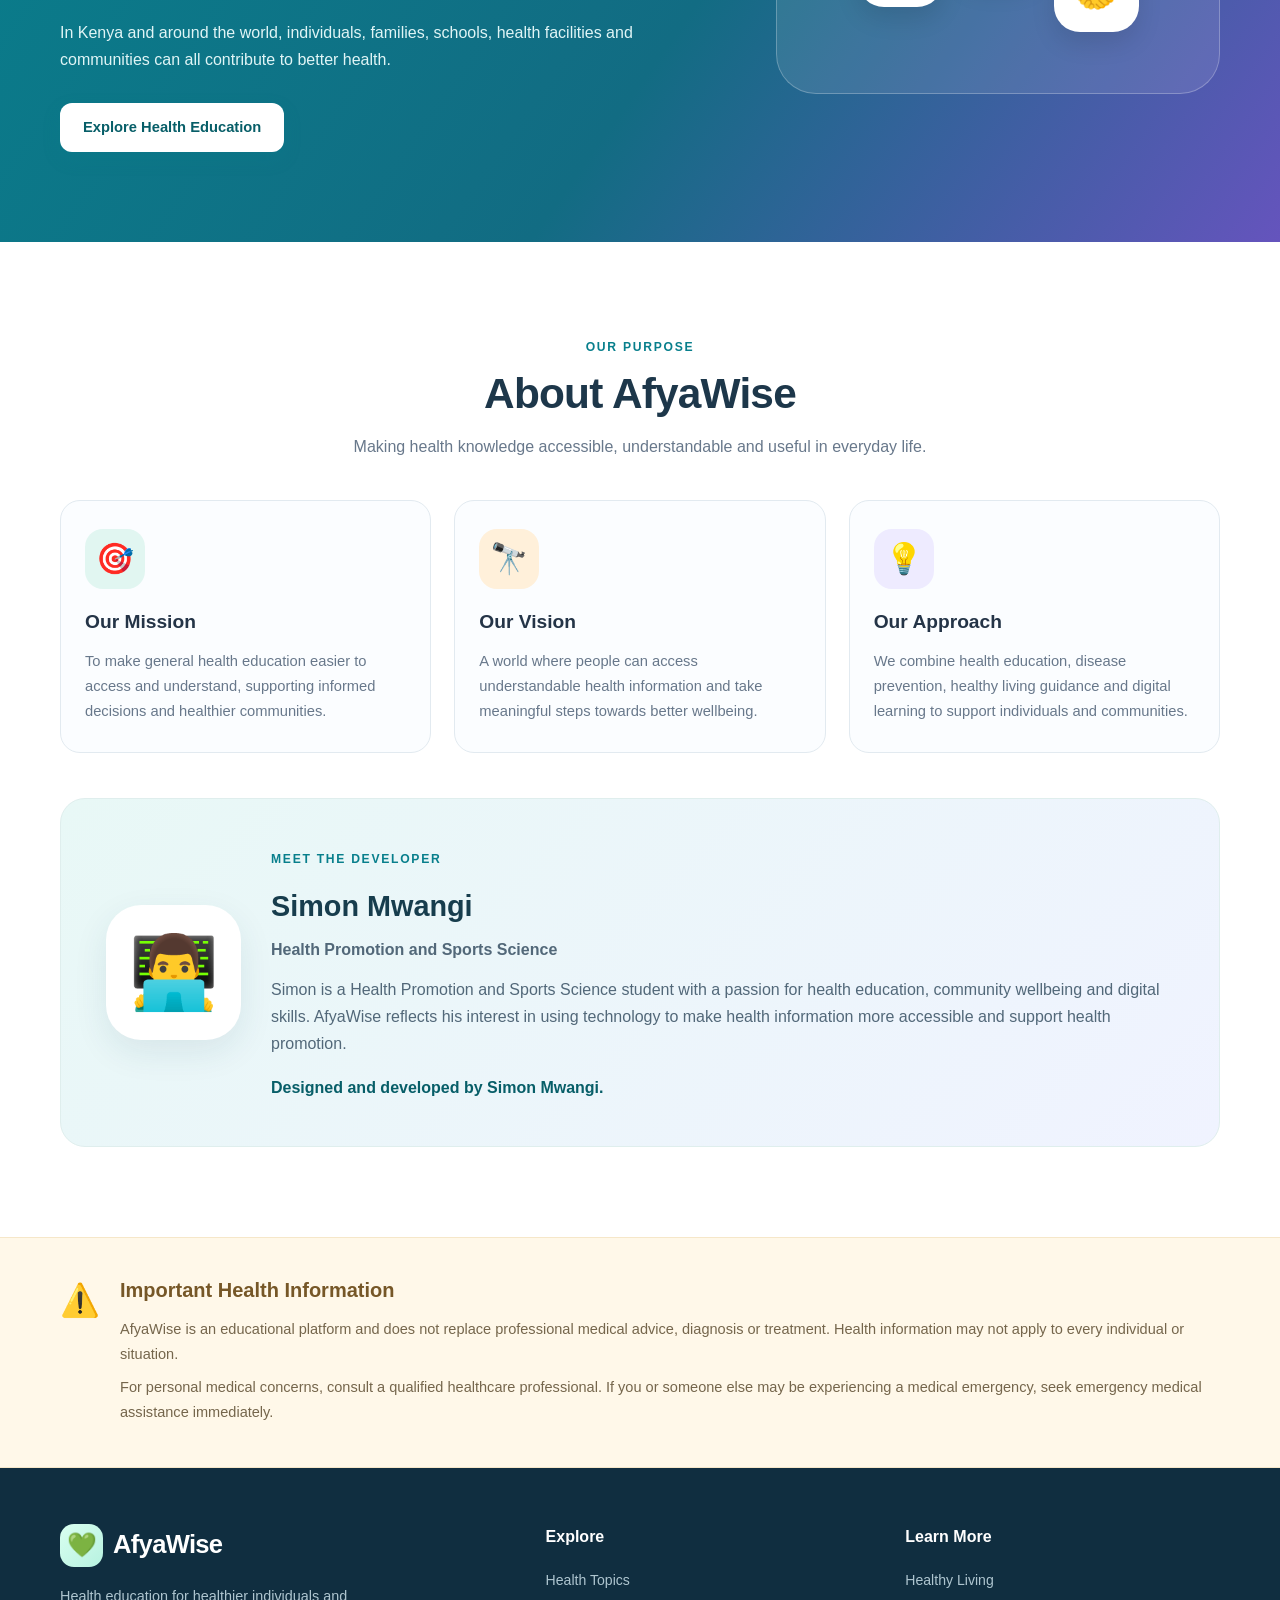
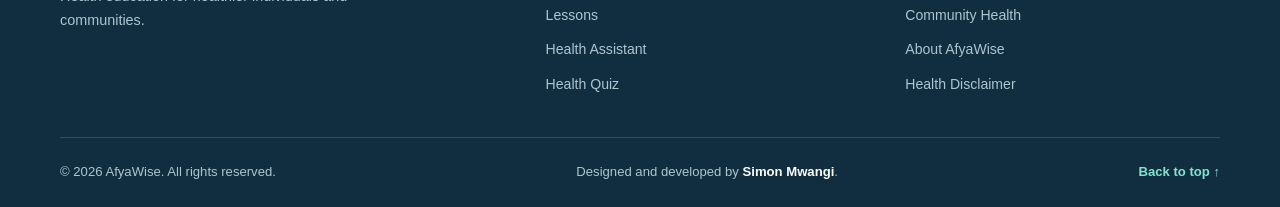
==== commit 0568b115: "Update index.html" ====
--- a/index.html
+++ b/index.html
@@ -34,11 +34,8 @@
             </a>
 
             <button
-                class="menu-toggle"
-                id="menu-toggle"
-                <button
-  class="menu-toggle"
-  id="menu-toggle"
+                
+                id="menu-toggle" 
   type="button"
   aria-label="Open navigation menu"
   aria-expanded="false"
@@ -110,19 +107,16 @@
                         <span>💚 Live Better</span>
                     </div>
 
-                
 <div class="hero-visual" aria-label="Health and wellbeing">
-    <img
-        src="file_0000000083048211a2b7f9f5bbacc867.png"
-        alt="AfyaWise promoting health education, healthy nutrition, physical activity and disease prevention"
-        style="display:block; width:100%; max-width:520px; height:auto; aspect-ratio:3/2; object-fit:cover; border-radius:24px; box-shadow:0 12px 30px rgba(0,0,0,0.12);"
-    >
-    <p class="hero-visual-caption">
-        Knowledge is a foundation for healthier communities.
-    </p>
-</div>
-
-
+  <img
+    src="./file_0000000083048211a2b7f9f5bbacc867.png"
+    alt="AfyaWise promoting healthy nutrition, physical activity, disease prevention and community wellness"
+    style="display:block;width:100%;max-width:520px;height:auto;border-radius:24px;"
+  >
+  <p class="hero-visual-caption">
+    Knowledge is a foundation for healthier communities.
+  </p>
+</div
     
                     <div class="hero-circle">
                         <span class="hero-emoji" aria-hidden="true">🩺</span>
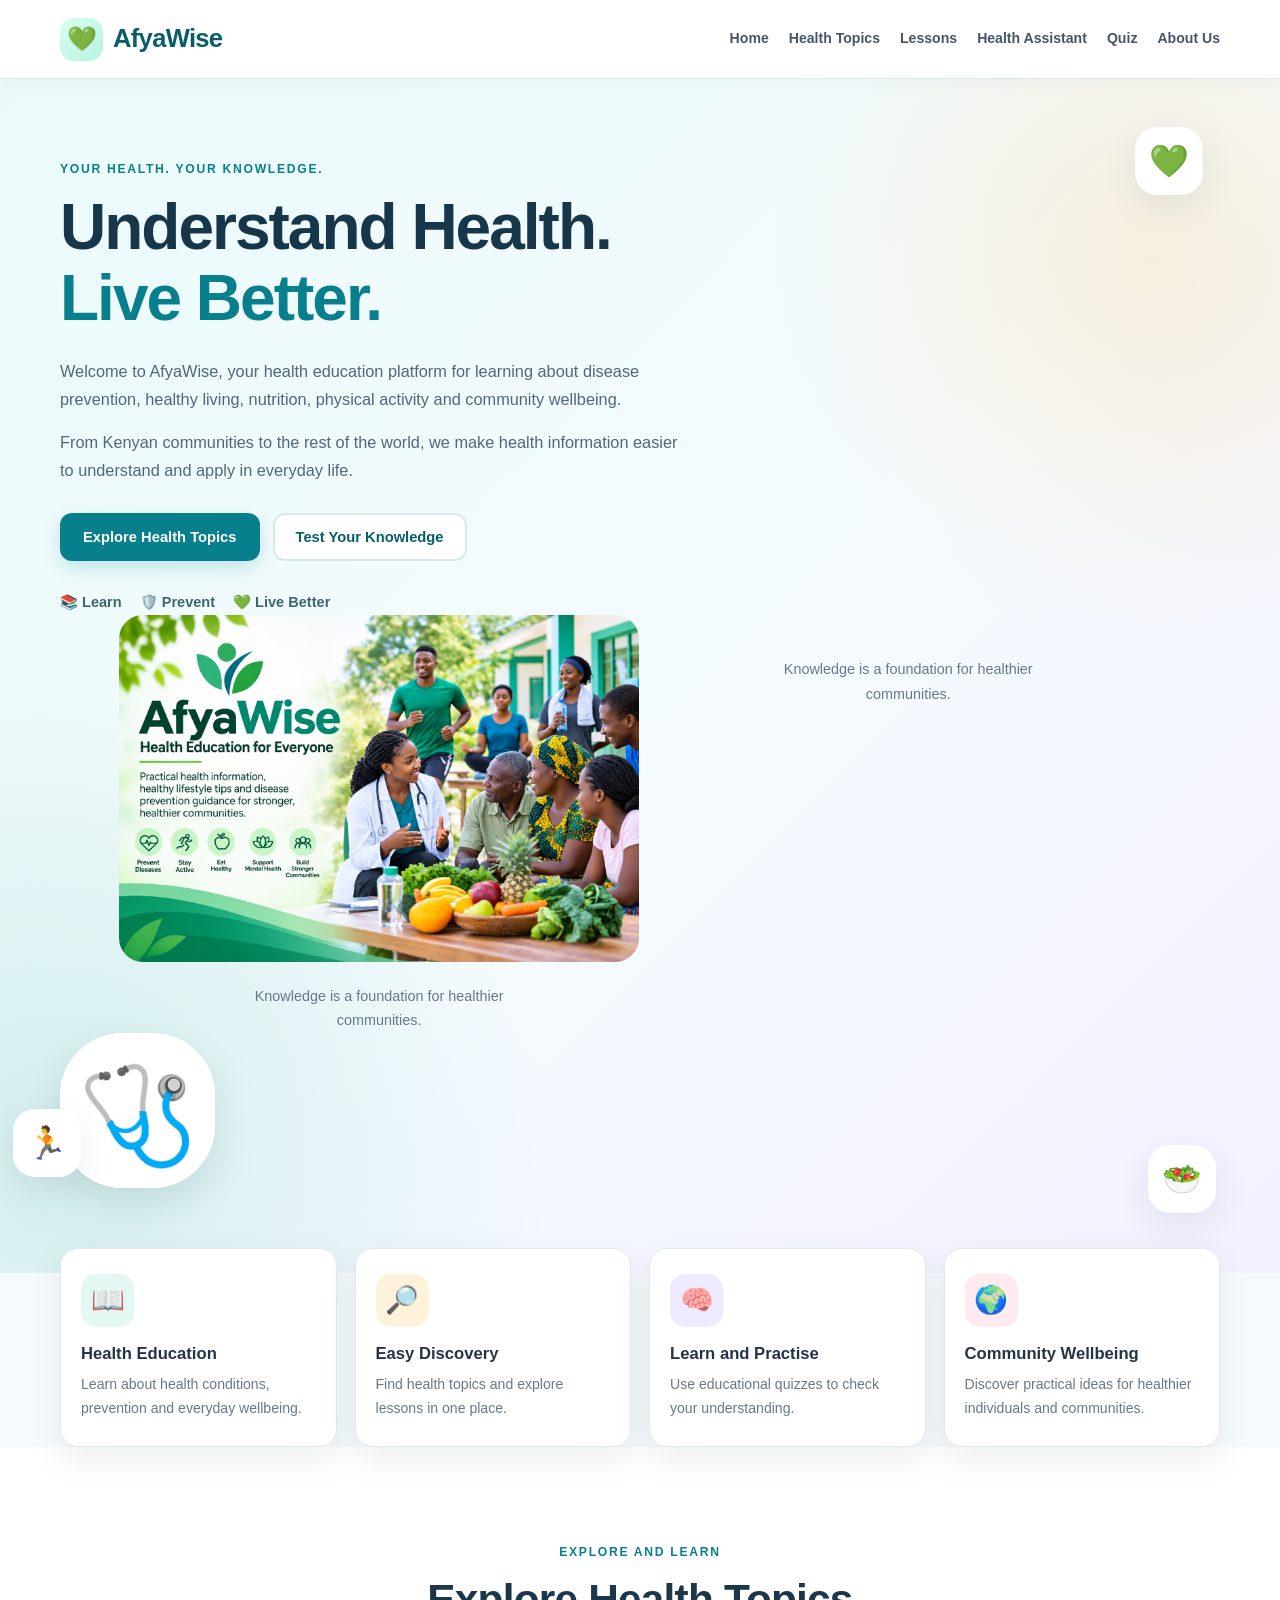
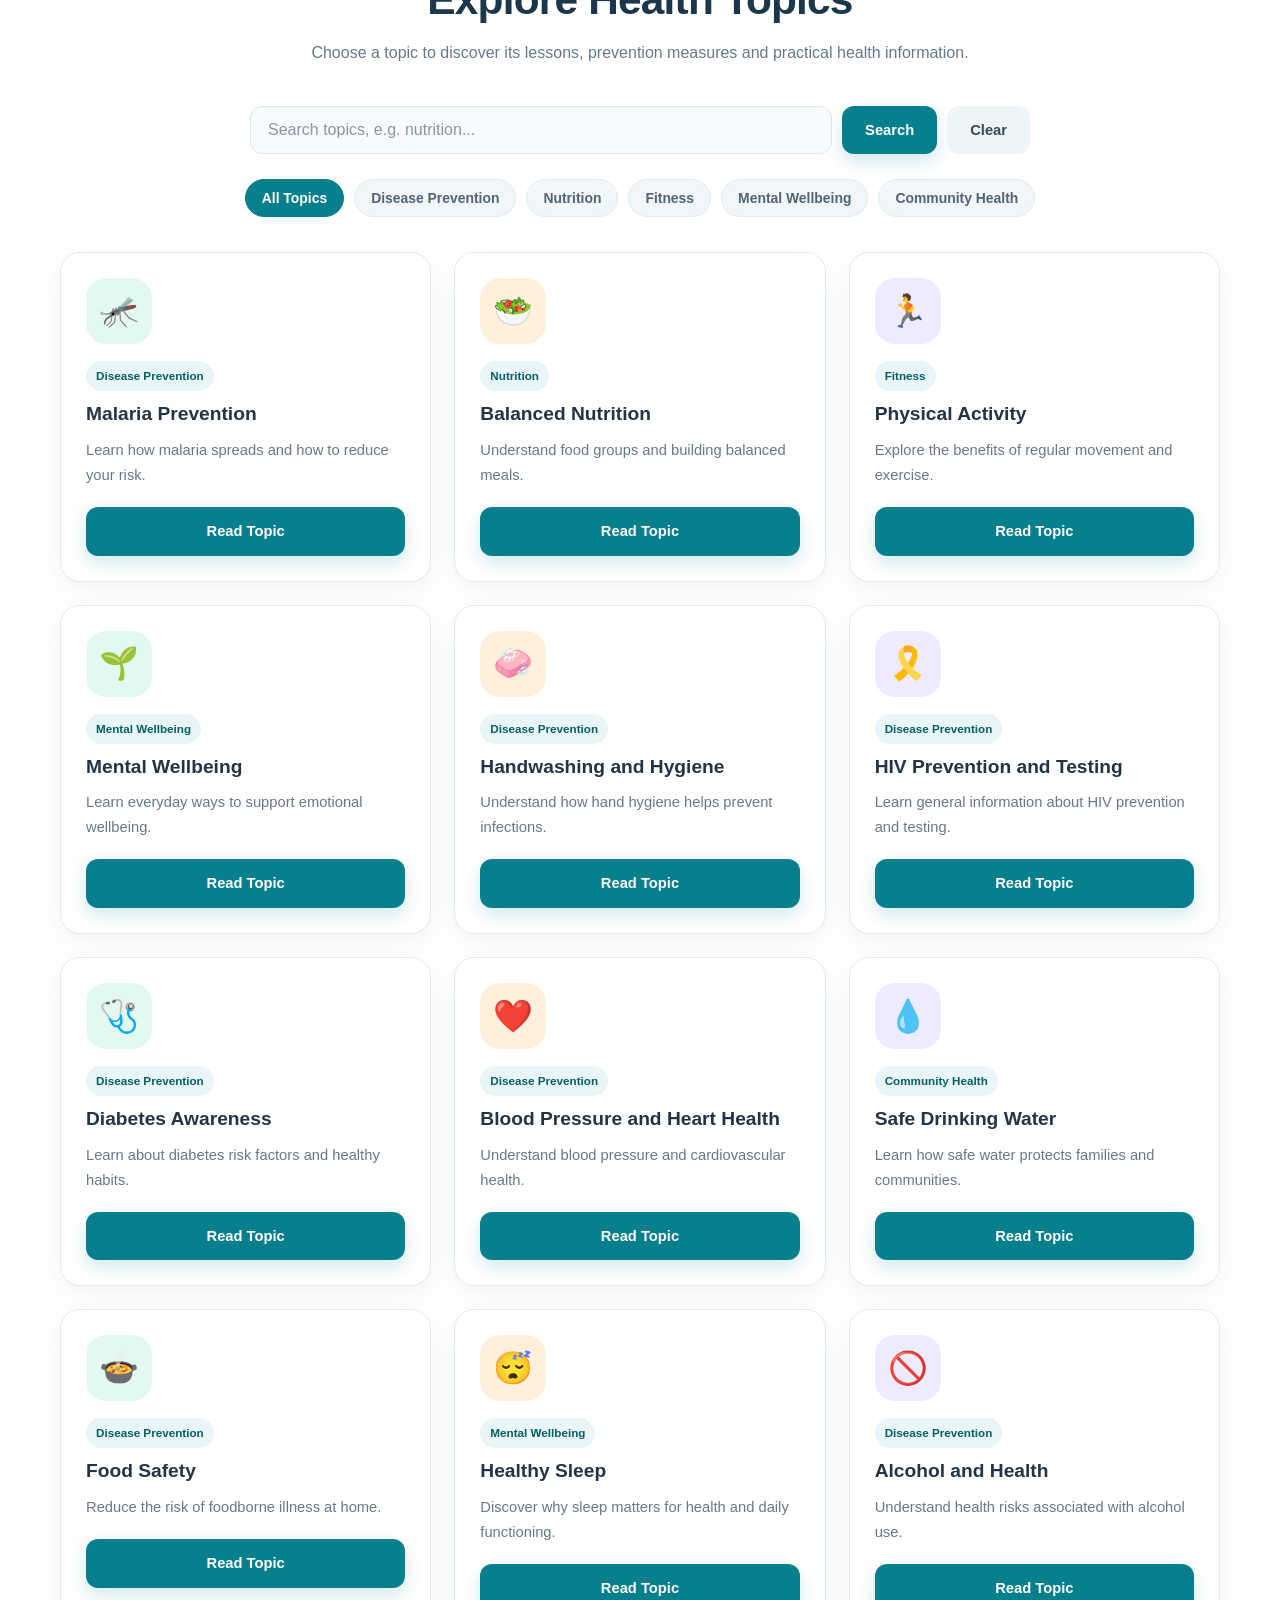
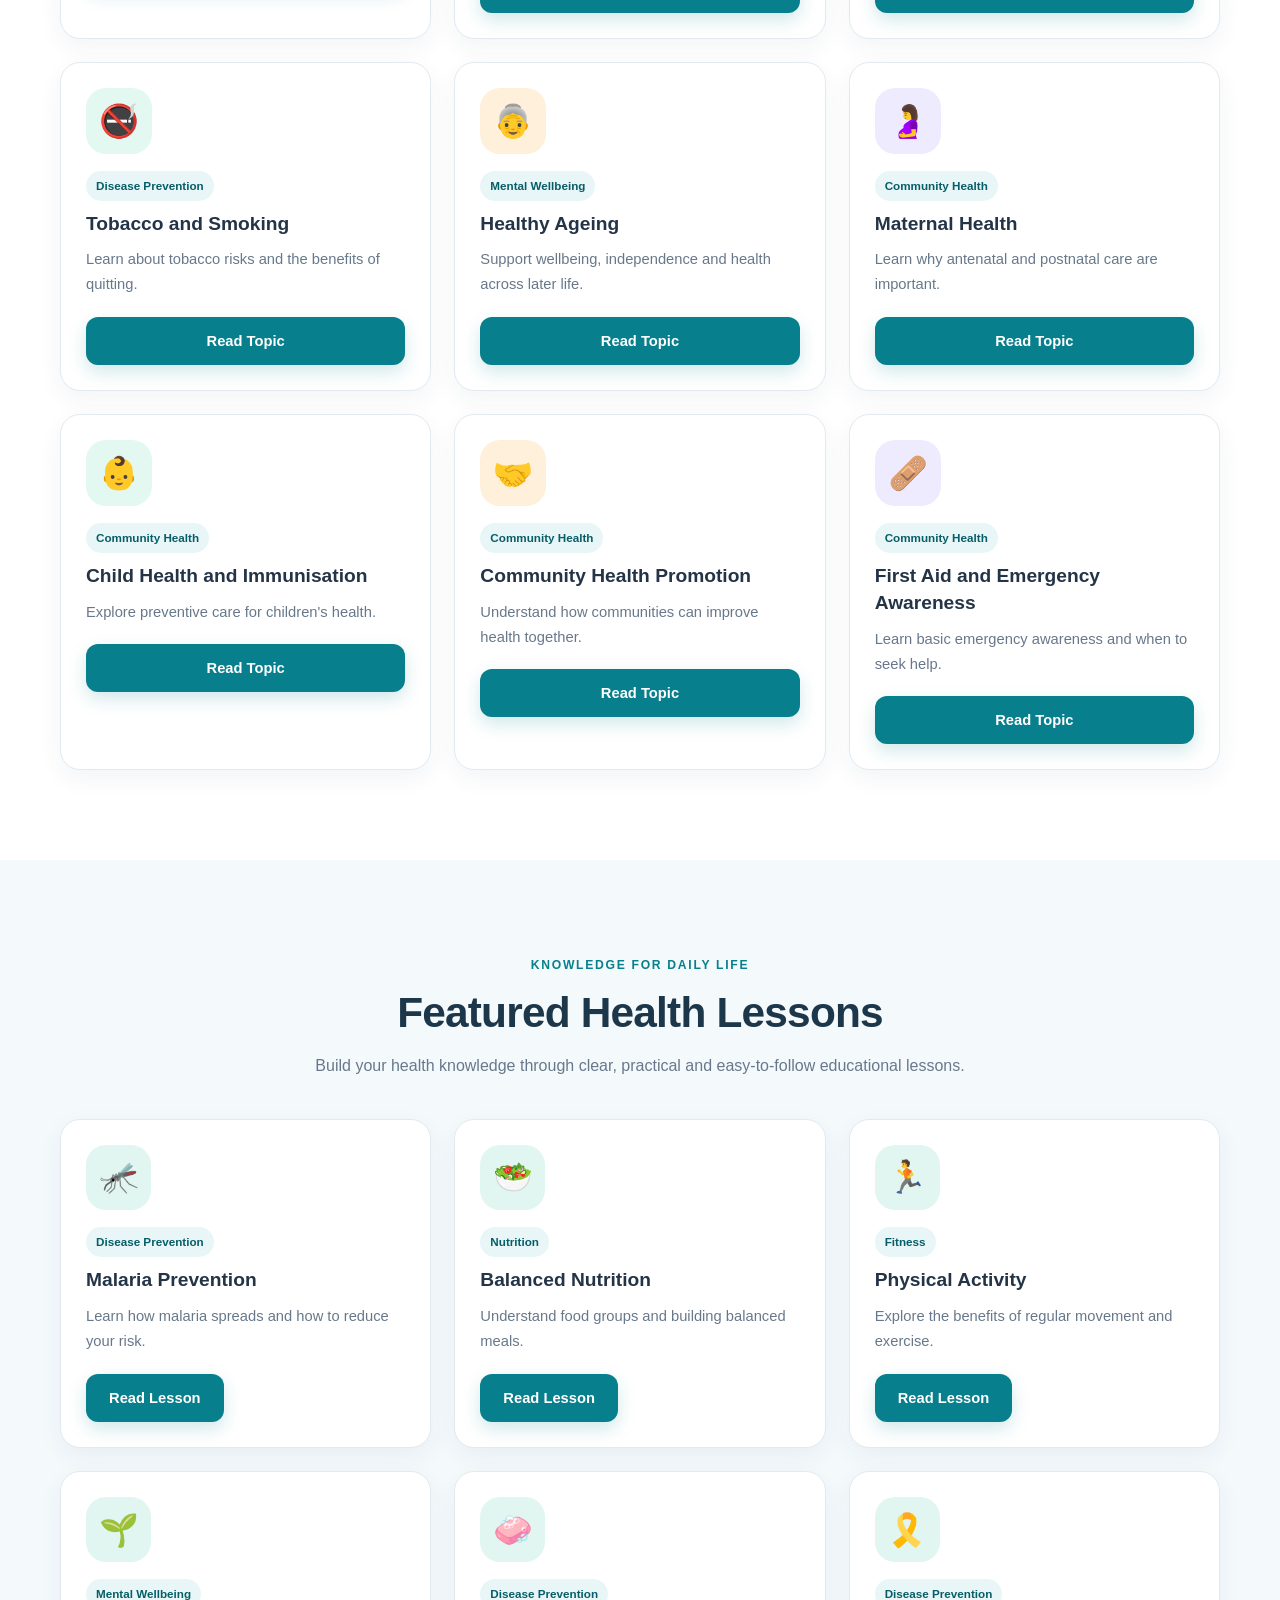
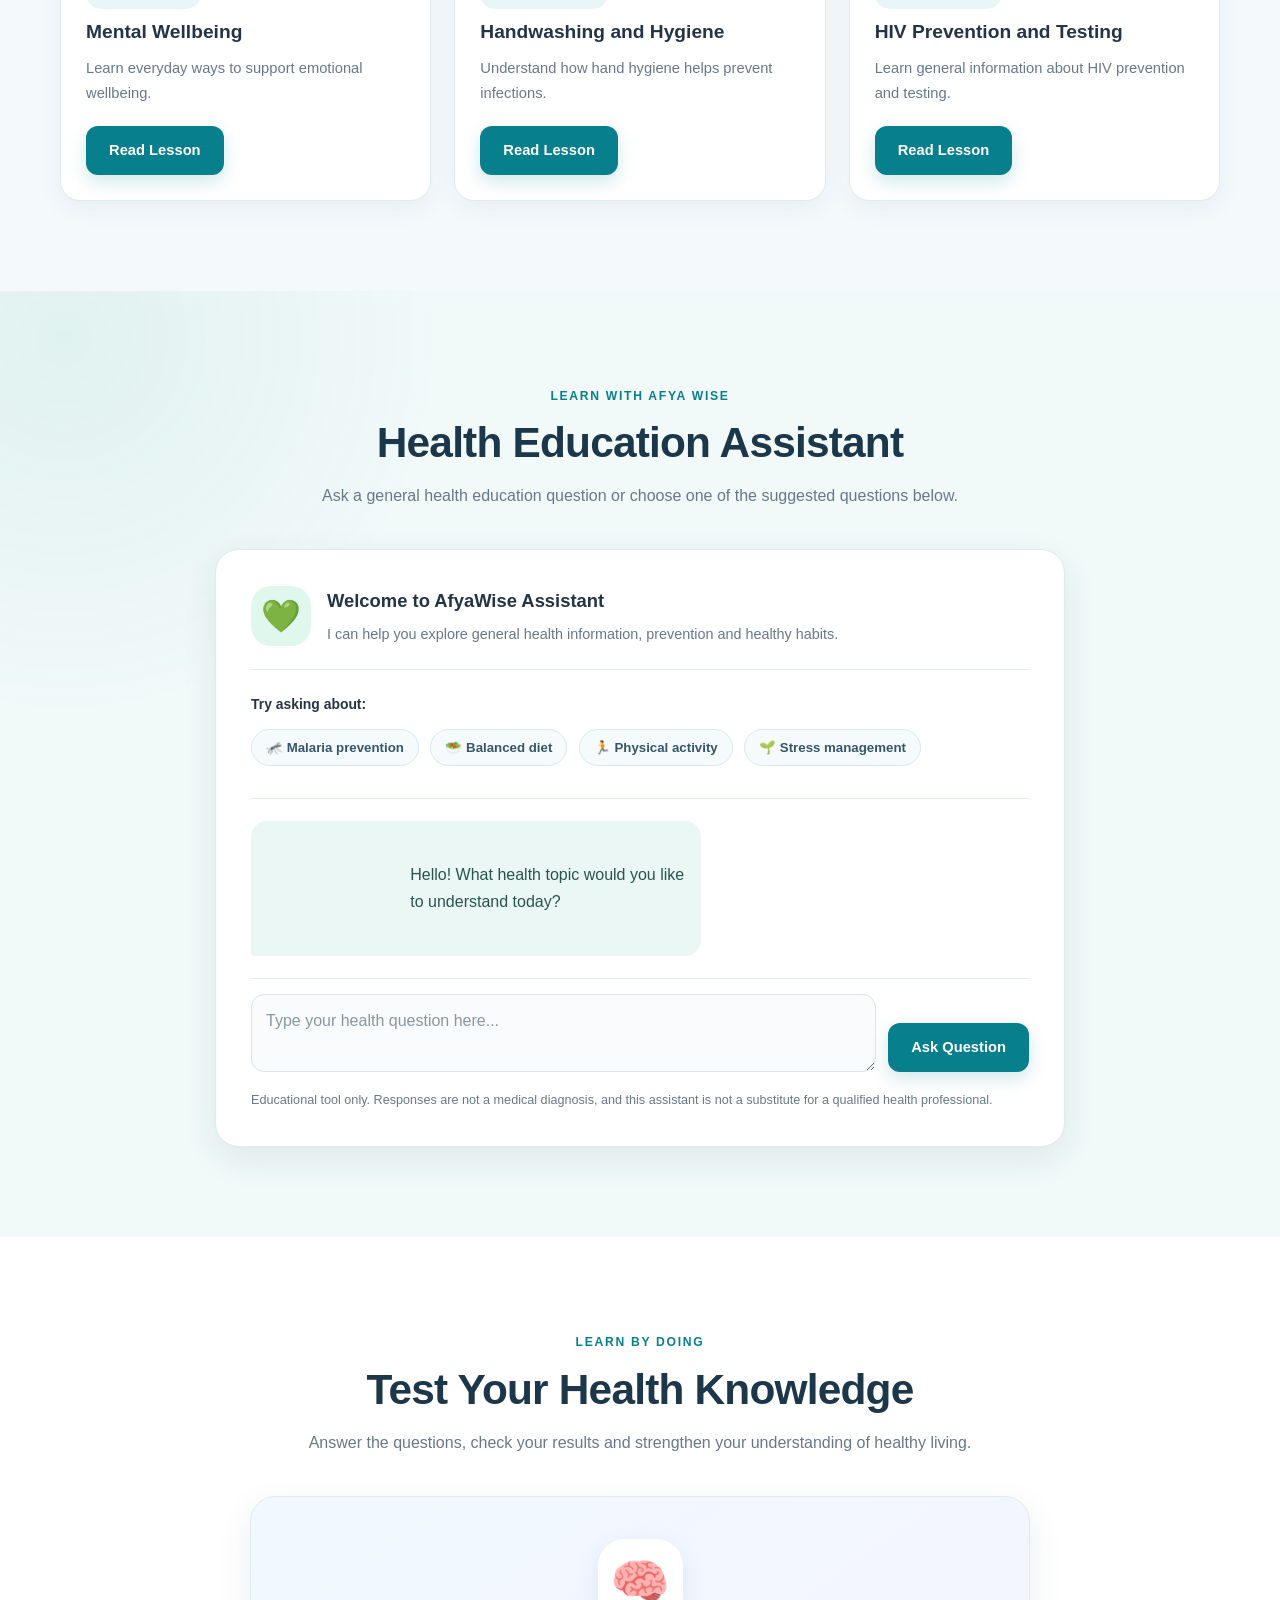
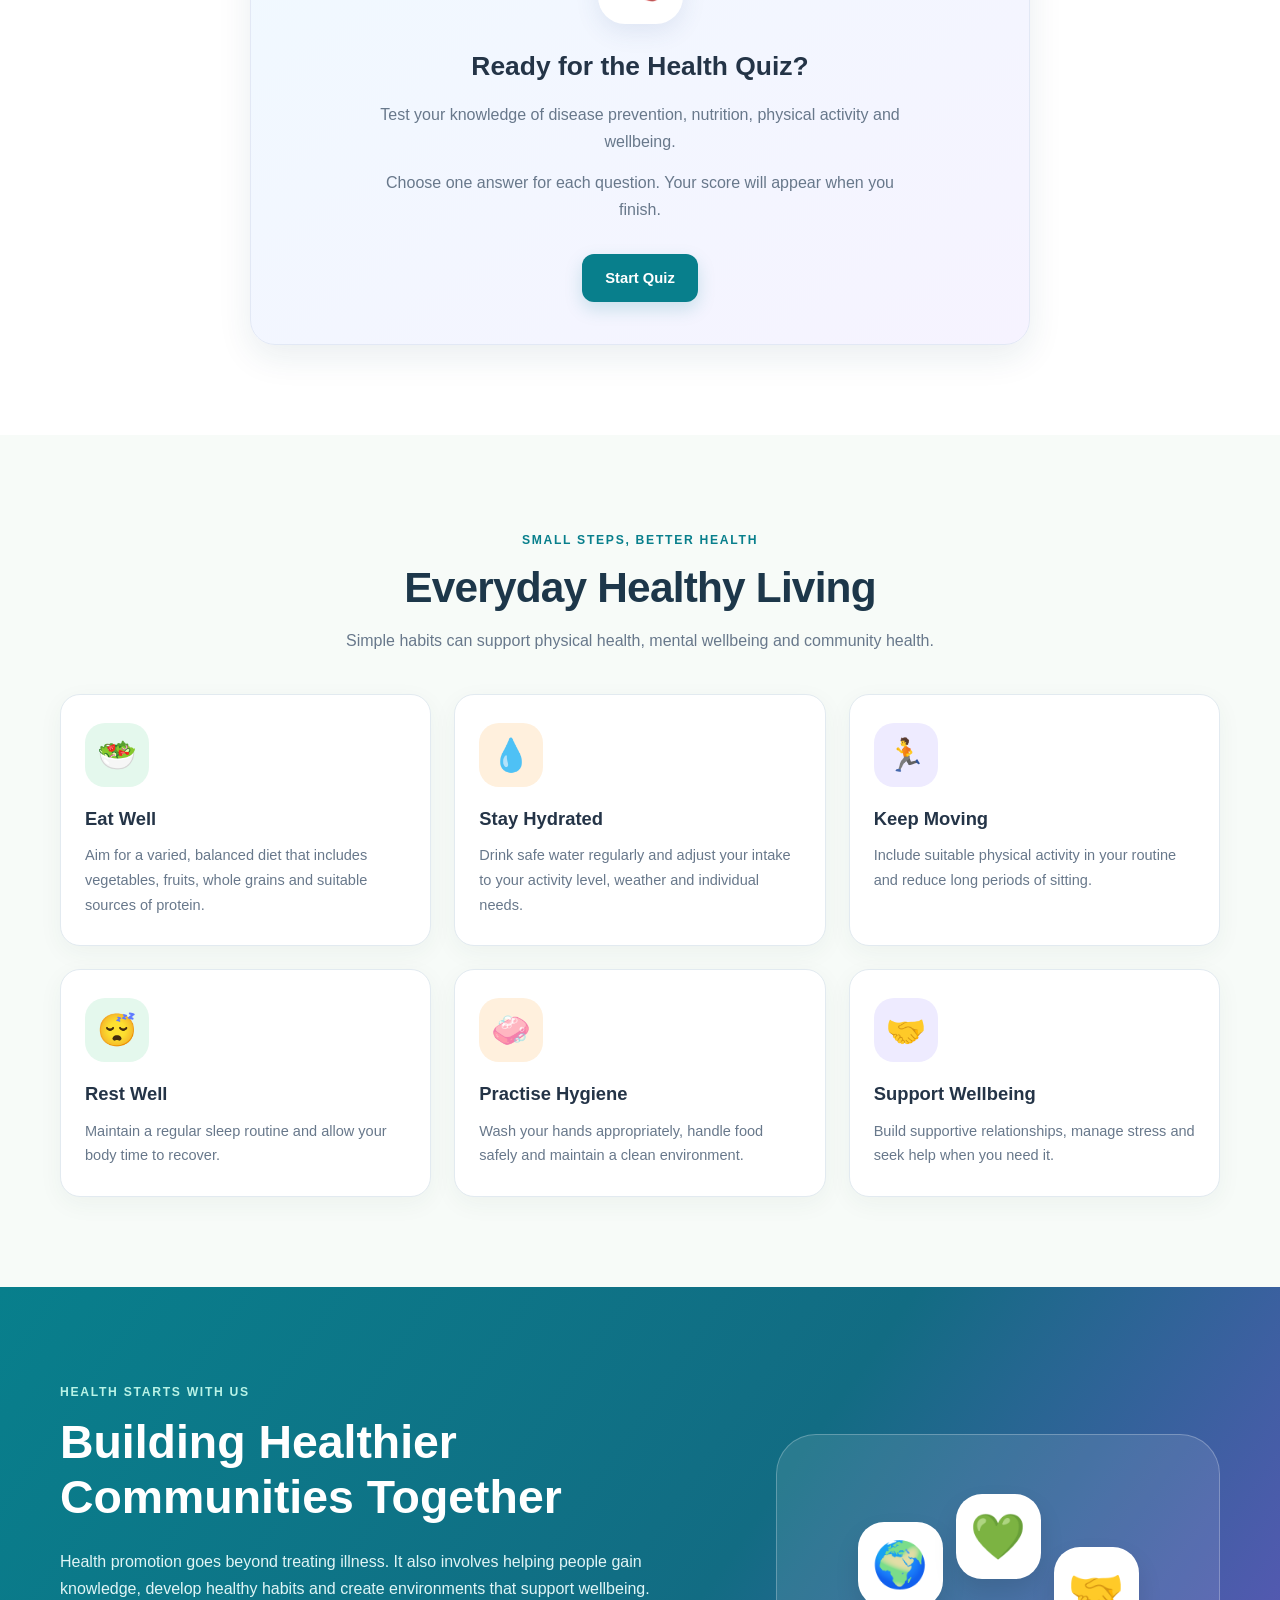
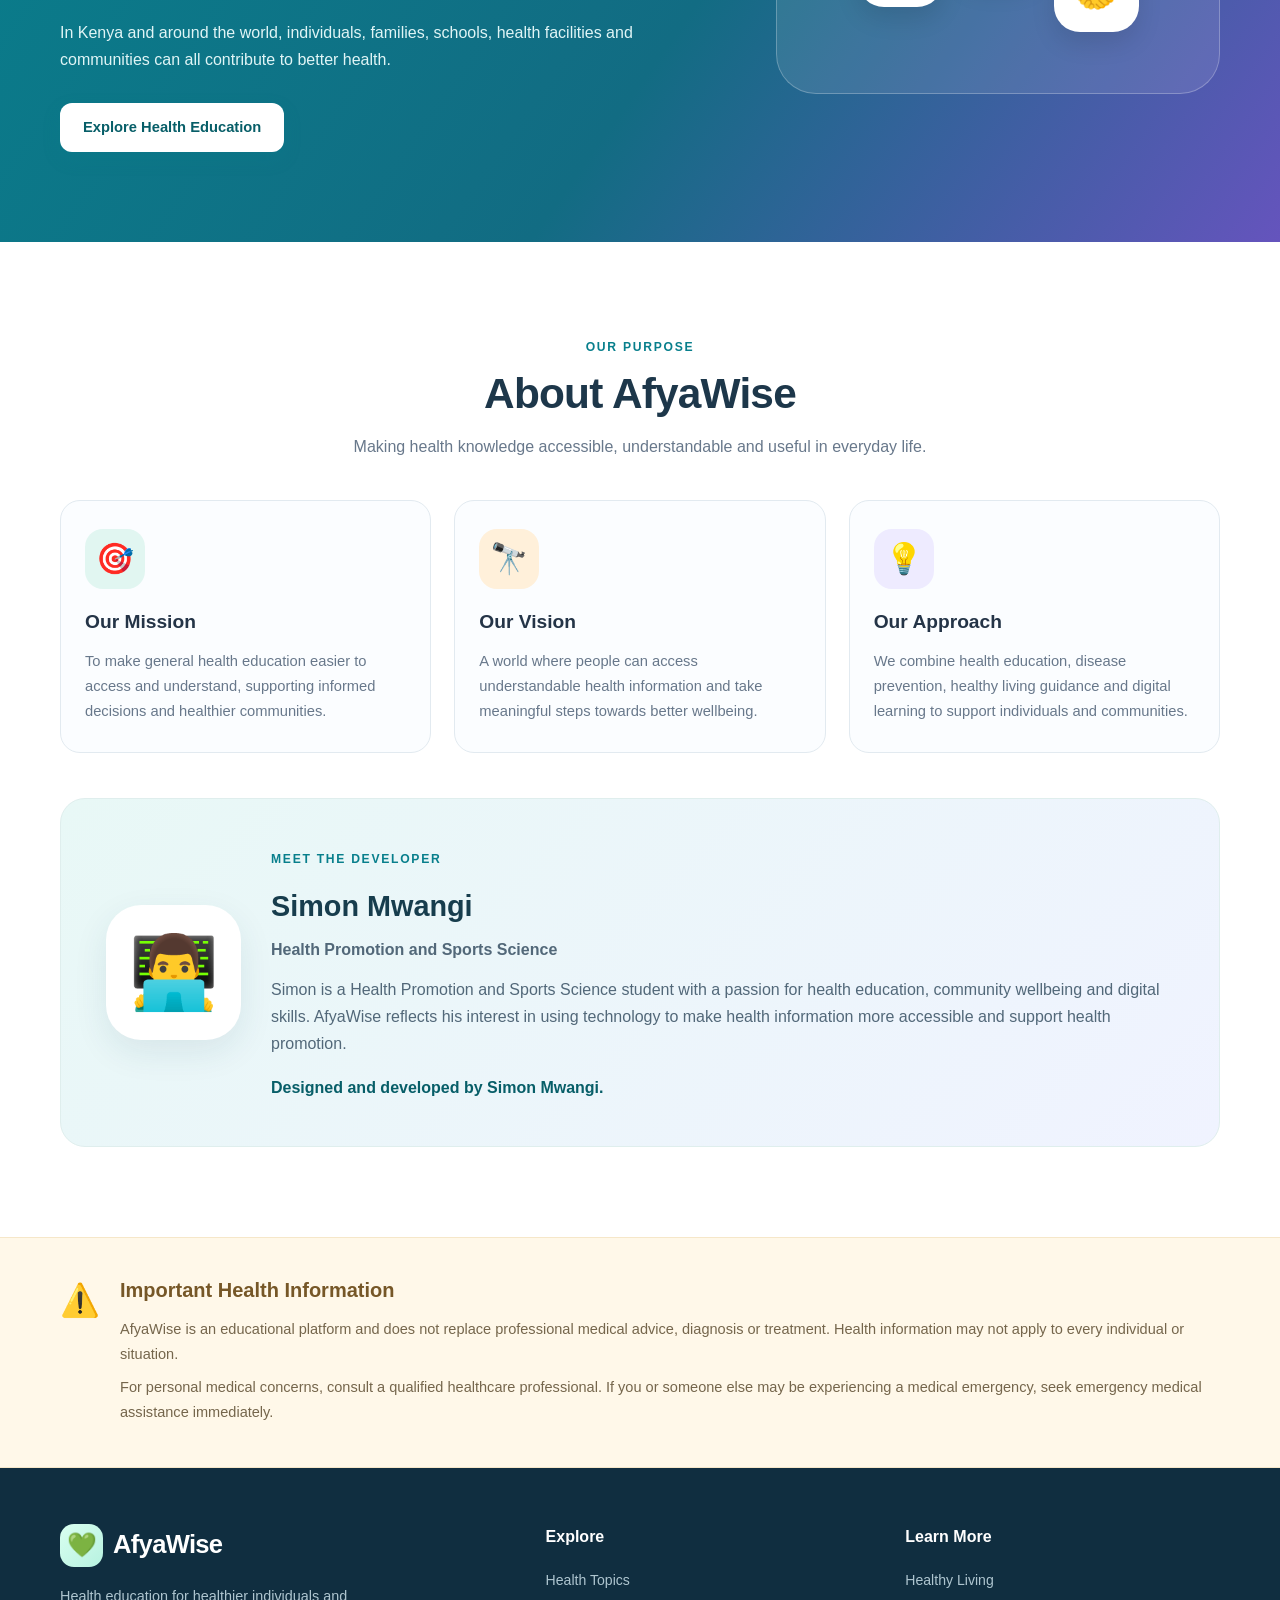
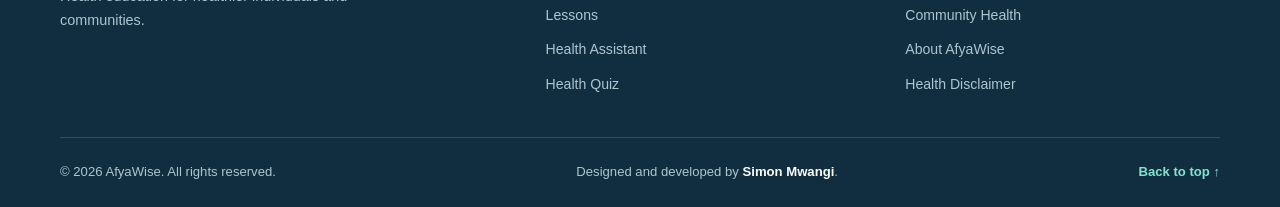
==== commit 1aa8a2d1: "Update index.html" ====
--- a/index.html
+++ b/index.html
@@ -32,17 +32,17 @@
                 <span class="brand-icon" aria-hidden="true">💚</span>
                 <span class="brand-name">AfyaWise</span>
             </a>
-
-            <button
-                
-                id="menu-toggle" 
+        
+<button
+  class="menu-toggle"
+  id="menu-toggle"
   type="button"
   aria-label="Open navigation menu"
   aria-expanded="false"
   aria-controls="main-navigation"
-  onclick="const nav=document.getElementById('main-navigation');const open=nav.classList.toggle('is-open');this.setAttribute('aria-expanded',String(open));this.setAttribute('aria-label',open?'Close navigation menu':'Open navigation menu');">
+  onclick="(function(b){var n=document.getElementById('main-navigation');if(!n)return;var o=n.classList.toggle('is-open');b.setAttribute('aria-expanded',String(o));b.setAttribute('aria-label',o?'Close navigation menu':'Open navigation menu');b.textContent=o?'✕':'☰';})(this)">
   ☰
-            </button>
+</button>
 
             <nav class="main-navigation" id="main-navigation"
                  aria-label="Main navigation">
@@ -117,6 +117,8 @@
     Knowledge is a foundation for healthier communities.
   </p>
 </div
+
+    
     
                     <div class="hero-circle">
                         <span class="hero-emoji" aria-hidden="true">🩺</span>
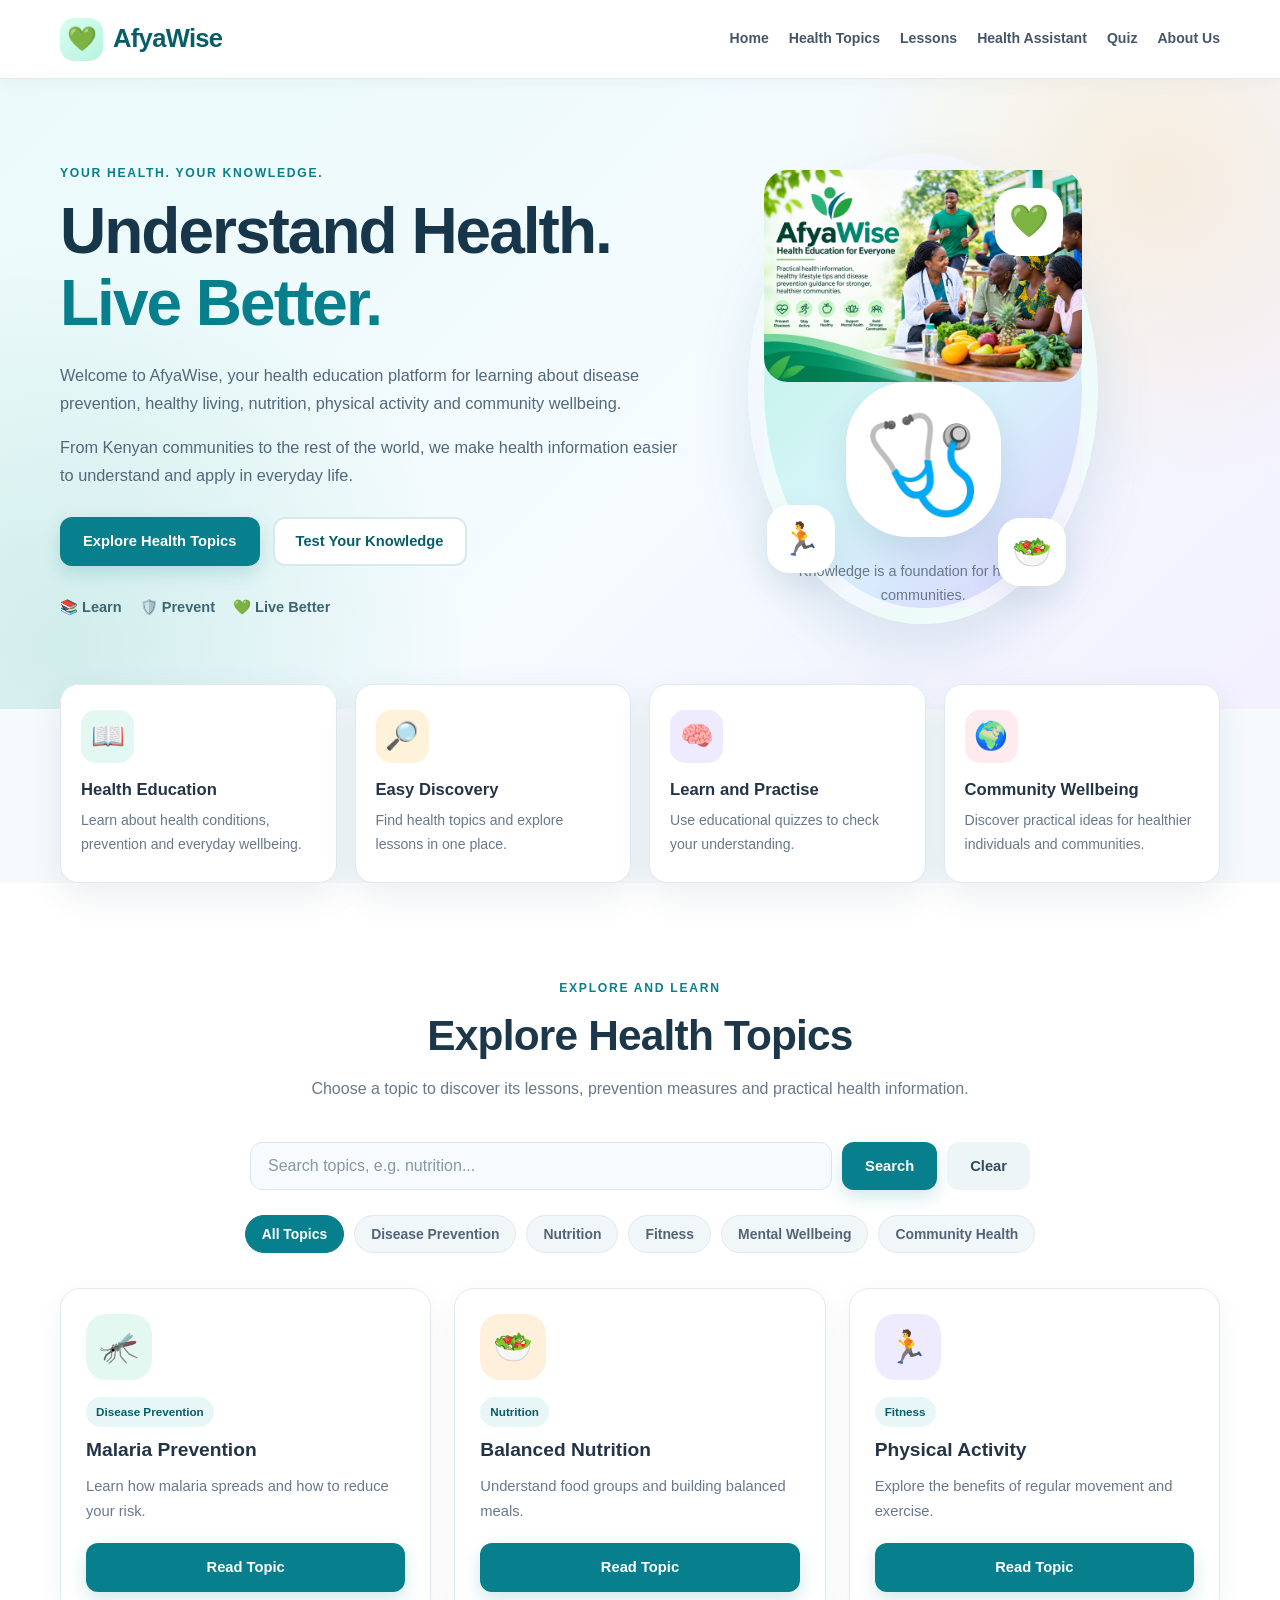
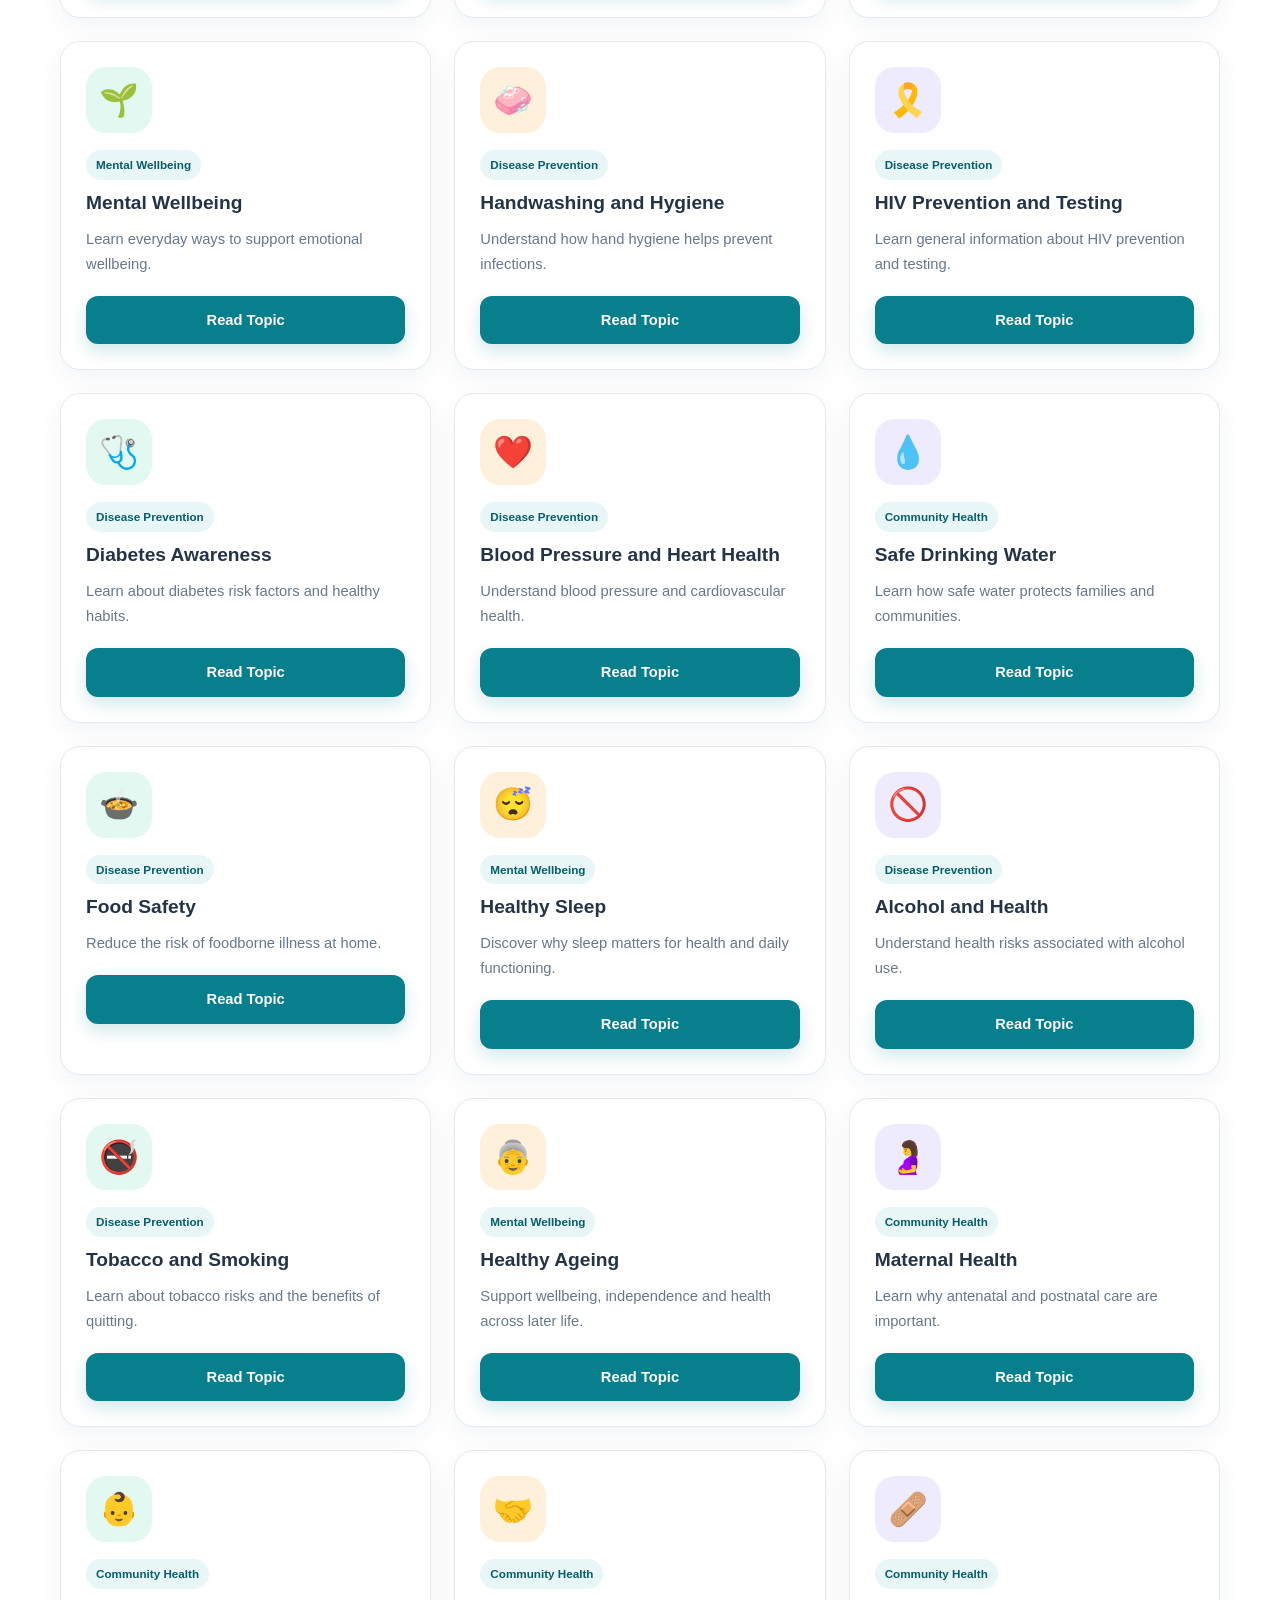
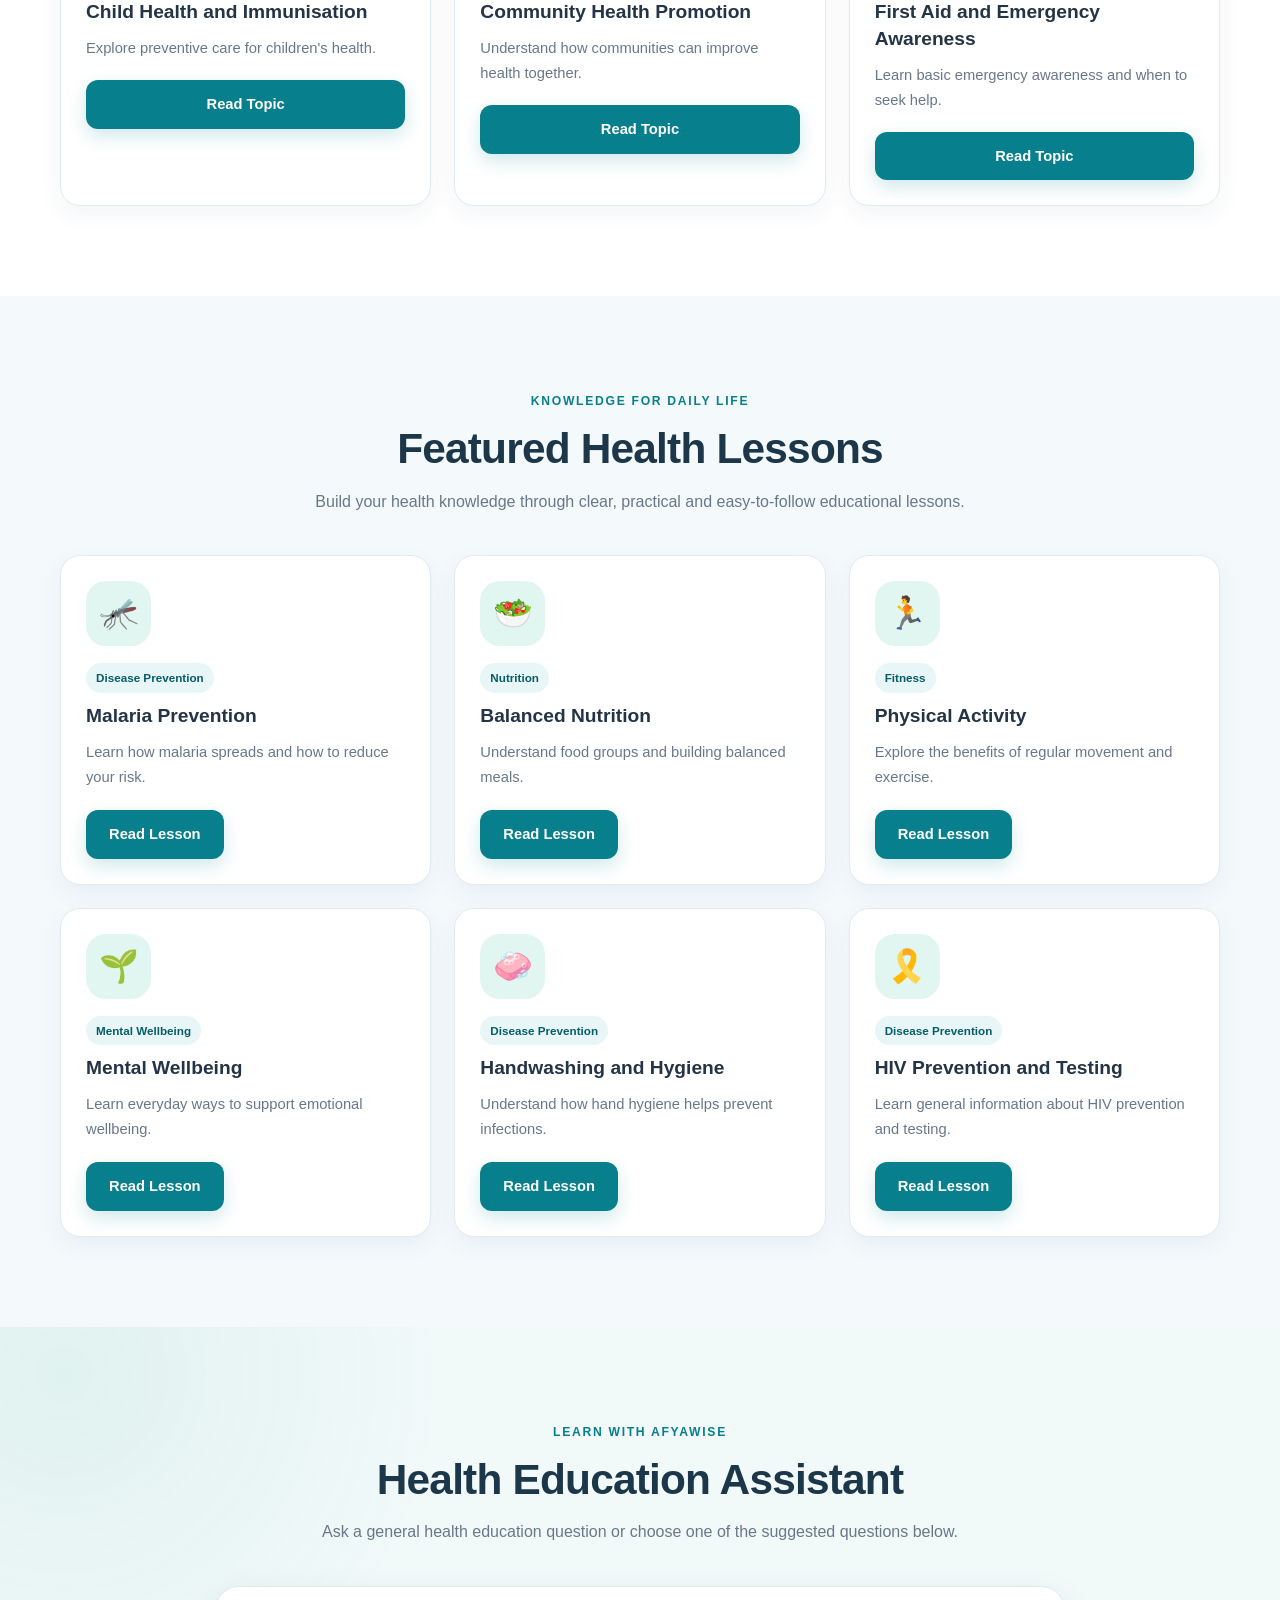
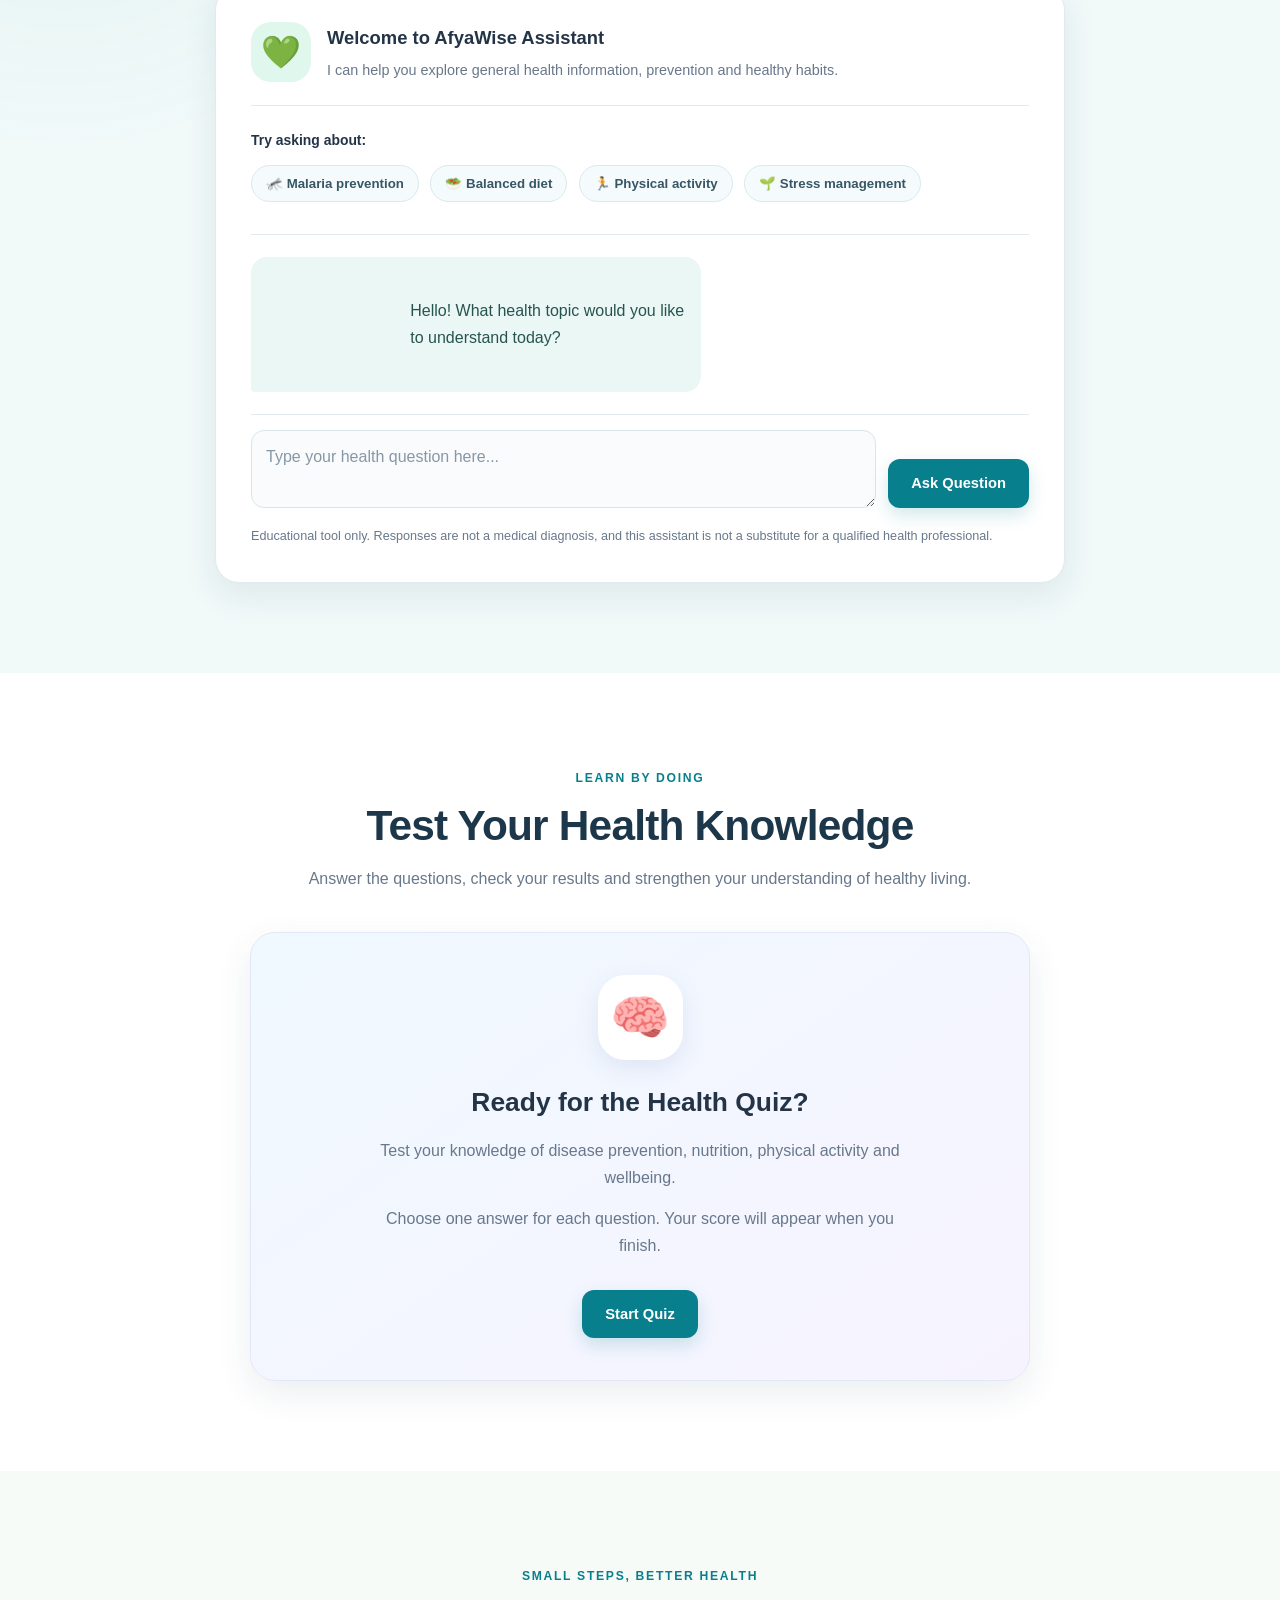
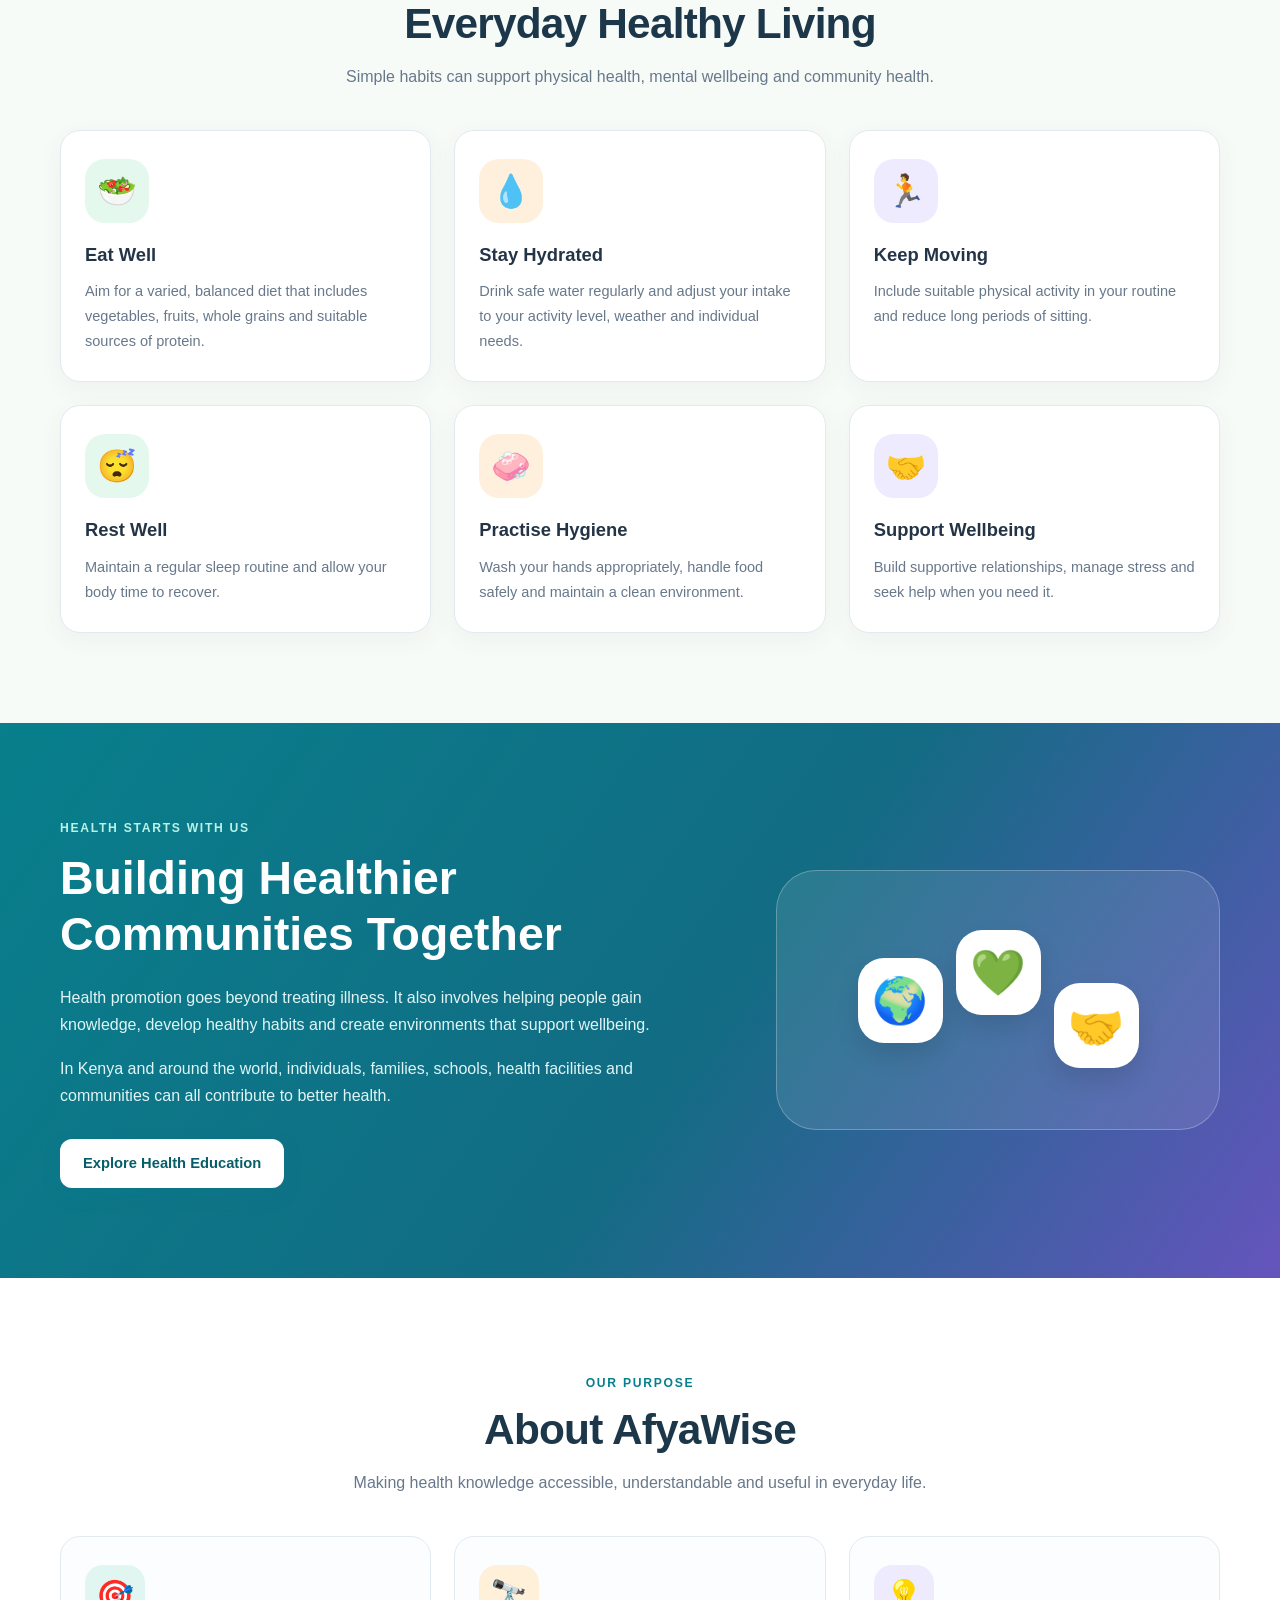
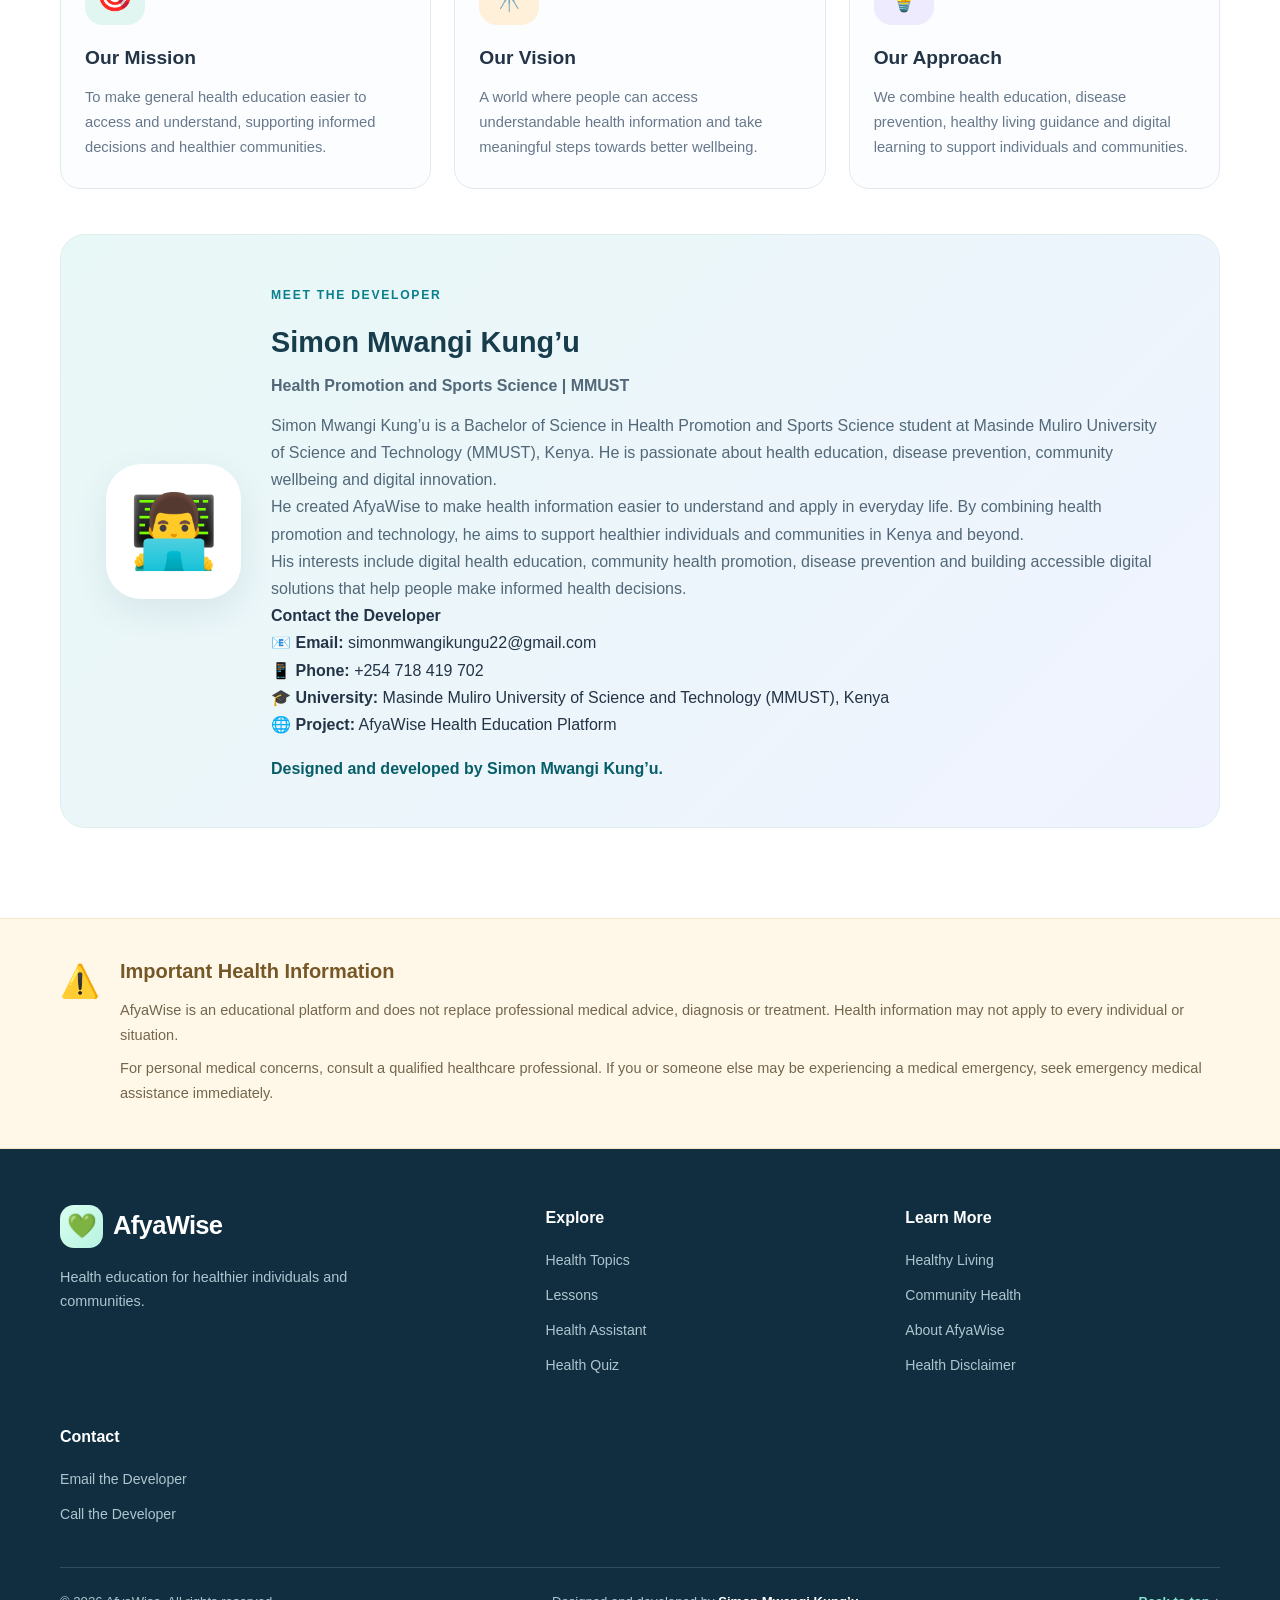
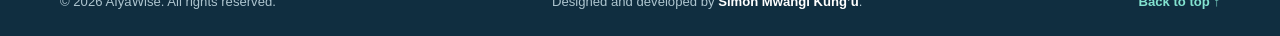
==== commit 5ee0f996: "Update index.html" ====
--- a/index.html
+++ b/index.html
@@ -6,25 +6,23 @@
     <meta name="viewport" content="width=device-width, initial-scale=1.0">
 
     <meta name="theme-color" content="#087f8c">
-    <meta name="description" content="AfyaWise provides accessible health education, prevention tips, health lessons and quizzes for Kenyan communities and people worldwide.">
-
-    <title>AfyaWise | Health Education for Everyone</title>
-
-    <!-- Our CSS file will be connected in Step 2 -->
+    <meta name="description" content="Explore AfyaWise, a health education platform created by Simon Mwangi Kung’u, for learning about nutrition, physical activity, hygiene, mental wellbeing, disease prevention, safe water and healthy living.">
+    <meta name="author" content="Simon Mwangi Kung’u">
+
+    <title>AfyaWise | Health Education for Healthy Living</title>
+
     <link rel="stylesheet" href="css/style.css">
-
-    <!-- Our JavaScript file will be connected in Step 3 -->
     <script src="js/app.js" defer></script>
 </head>
 
 <body>
 
-    <!-- ACCESSIBILITY: Skip navigation -->
+    <!-- ACCESSIBILITY -->
     <a class="skip-link" href="#main-content">
         Skip to main content
     </a>
 
-    <!-- ================= HEADER ================= -->
+    <!-- HEADER -->
     <header class="site-header">
         <div class="container header-content">
 
@@ -32,19 +30,19 @@
                 <span class="brand-icon" aria-hidden="true">💚</span>
                 <span class="brand-name">AfyaWise</span>
             </a>
-        
-<button
-  class="menu-toggle"
-  id="menu-toggle"
-  type="button"
-  aria-label="Open navigation menu"
-  aria-expanded="false"
-  aria-controls="main-navigation"
-  onclick="(function(b){var n=document.getElementById('main-navigation');if(!n)return;var o=n.classList.toggle('is-open');b.setAttribute('aria-expanded',String(o));b.setAttribute('aria-label',o?'Close navigation menu':'Open navigation menu');b.textContent=o?'✕':'☰';})(this)">
-  ☰
-</button>
-
-            <nav class="main-navigation" id="main-navigation"
+
+            <button
+                class="menu-toggle"
+                id="menu-toggle"
+                type="button"
+                aria-label="Open navigation menu"
+                aria-expanded="false"
+                aria-controls="main-navigation">
+                ☰
+            </button>
+
+            <nav class="main-navigation"
+                 id="main-navigation"
                  aria-label="Main navigation">
 
                 <a href="#home" class="nav-link">Home</a>
@@ -55,15 +53,12 @@
                 <a href="#about" class="nav-link">About Us</a>
 
             </nav>
-
         </div>
     </header>
 
-
-    <!-- ================= MAIN CONTENT ================= -->
     <main id="main-content">
 
-        <!-- ================= HERO / HOME ================= -->
+        <!-- HERO / HOME -->
         <section class="hero-section" id="home">
             <div class="container hero-content">
 
@@ -81,8 +76,8 @@
                     <p>
                         Welcome to AfyaWise, your health education
                         platform for learning about disease prevention,
-                        healthy living, nutrition, physical activity and
-                        community wellbeing.
+                        healthy living, nutrition, physical activity
+                        and community wellbeing.
                     </p>
 
                     <p>
@@ -107,39 +102,37 @@
                         <span>💚 Live Better</span>
                     </div>
 
-<div class="hero-visual" aria-label="Health and wellbeing">
-  <img
-    src="./file_0000000083048211a2b7f9f5bbacc867.png"
-    alt="AfyaWise promoting healthy nutrition, physical activity, disease prevention and community wellness"
-    style="display:block;width:100%;max-width:520px;height:auto;border-radius:24px;"
-  >
-  <p class="hero-visual-caption">
-    Knowledge is a foundation for healthier communities.
-  </p>
-</div
-
-    
-    
-                    <div class="hero-circle">
-                        <span class="hero-emoji" aria-hidden="true">🩺</span>
-                        <span class="hero-small-icon icon-one"
-                              aria-hidden="true">💚</span>
-                        <span class="hero-small-icon icon-two"
-                              aria-hidden="true">🏃</span>
-                        <span class="hero-small-icon icon-three"
-                              aria-hidden="true">🥗</span>
-                    </div>
+                </div>
+
+                <div class="hero-circle">
+
+                    <img
+                        src="./file_0000000083048211a2b7f9f5bbacc867.png"
+                        alt="AfyaWise promoting healthy nutrition, physical activity, disease prevention and community wellness"
+                        style="display:block;width:100%;max-width:520px;height:auto;border-radius:24px;"
+                    >
+
+                    <span class="hero-emoji" aria-hidden="true">🩺</span>
+
+                    <span class="hero-small-icon icon-one"
+                          aria-hidden="true">💚</span>
+
+                    <span class="hero-small-icon icon-two"
+                          aria-hidden="true">🏃</span>
+
+                    <span class="hero-small-icon icon-three"
+                          aria-hidden="true">🥗</span>
 
                     <p class="hero-visual-caption">
                         Knowledge is a foundation for healthier communities.
                     </p>
-                </div>
-
-            </div>
-        </section>
-
-
-        <!-- ================= PLATFORM FEATURES ================= -->
+
+                </div>
+
+            </div>
+        </section>
+
+        <!-- PLATFORM FEATURES -->
         <section class="features-section" aria-label="Platform features">
             <div class="container features-grid">
 
@@ -147,8 +140,8 @@
                     <span class="feature-icon" aria-hidden="true">📖</span>
                     <h2>Health Education</h2>
                     <p>
-                        Learn about health conditions, prevention and
-                        everyday wellbeing.
+                        Learn about health conditions, prevention
+                        and everyday wellbeing.
                     </p>
                 </article>
 
@@ -172,31 +165,27 @@
                     <span class="feature-icon" aria-hidden="true">🌍</span>
                     <h2>Community Wellbeing</h2>
                     <p>
-                        Discover practical ideas for healthier individuals
-                        and communities.
+                        Discover practical ideas for healthier
+                        individuals and communities.
                     </p>
                 </article>
 
             </div>
         </section>
 
-
-        <!-- ================= HEALTH TOPICS ================= -->
+        <!-- HEALTH TOPICS -->
         <section class="topics-section section-padding" id="topics">
             <div class="container">
 
                 <div class="section-heading">
                     <span class="section-label">EXPLORE AND LEARN</span>
-
                     <h2>Explore Health Topics</h2>
-
-                    <p>
-                        Choose a topic to discover its lessons, prevention
-                        measures and practical health information.
-                    </p>
-                </div>
-
-                <!-- Topic search -->
+                    <p>
+                        Choose a topic to discover its lessons,
+                        prevention measures and practical health information.
+                    </p>
+                </div>
+
                 <form class="search-form" id="topic-search-form" role="search">
 
                     <label for="topic-search" class="visually-hidden">
@@ -223,7 +212,6 @@
 
                 </form>
 
-                <!-- Topic category filters -->
                 <div class="topic-filters" id="topic-filters"
                      aria-label="Filter health topics">
 
@@ -271,15 +259,10 @@
 
                 </div>
 
-                <!-- JavaScript will populate the health topics here -->
-                <div class="topics-grid" id="topics-grid"
-                     aria-live="polite">
-
+                <div class="topics-grid" id="topics-grid" aria-live="polite">
                     <p class="loading-message">
-                        Health topics will appear here when the website
-                        functionality is connected.
-                    </p>
-
+                        Health topics are loading...
+                    </p>
                 </div>
 
                 <p class="empty-state" id="topics-empty" hidden>
@@ -290,34 +273,25 @@
             </div>
         </section>
 
-
-        <!-- ================= FEATURED LESSONS ================= -->
+        <!-- FEATURED LESSONS -->
         <section class="lessons-section section-padding" id="lessons">
             <div class="container">
 
                 <div class="section-heading">
                     <span class="section-label">KNOWLEDGE FOR DAILY LIFE</span>
-
                     <h2>Featured Health Lessons</h2>
-
                     <p>
                         Build your health knowledge through clear,
                         practical and easy-to-follow educational lessons.
                     </p>
                 </div>
 
-                <!-- JavaScript will create the lesson cards here -->
-                <div class="lessons-grid" id="lessons-grid"
-                     aria-live="polite">
-
+                <div class="lessons-grid" id="lessons-grid" aria-live="polite">
                     <p class="loading-message">
-                        Featured lessons will appear here when
-                        the website functionality is connected.
-                    </p>
-
-                </div>
-
-                <!-- Full lesson reader -->
+                        Featured lessons are loading...
+                    </p>
+                </div>
+
                 <article class="lesson-reader" id="lesson-reader"
                          aria-labelledby="lesson-title" hidden>
 
@@ -332,11 +306,8 @@
                     </div>
 
                     <h3 id="lesson-title">Lesson Title</h3>
-
                     <p id="lesson-introduction"></p>
-
                     <div class="lesson-meta" id="lesson-meta"></div>
-
                     <div class="lesson-content" id="lesson-content"></div>
 
                     <div class="lesson-sources">
@@ -359,16 +330,13 @@
             </div>
         </section>
 
-
-        <!-- ================= HEALTH ASSISTANT ================= -->
+        <!-- HEALTH EDUCATION ASSISTANT -->
         <section class="assistant-section section-padding" id="assistant">
             <div class="container">
 
                 <div class="section-heading">
-                    <span class="section-label">LEARN WITH AFYA WISE</span>
-
+                    <span class="section-label">LEARN WITH AFYAWISE</span>
                     <h2>Health Education Assistant</h2>
-
                     <p>
                         Ask a general health education question or choose
                         one of the suggested questions below.
@@ -383,7 +351,6 @@
 
                         <div>
                             <h3>Welcome to AfyaWise Assistant</h3>
-
                             <p>
                                 I can help you explore general health
                                 information, prevention and healthy habits.
@@ -391,7 +358,6 @@
                         </div>
                     </div>
 
-                    <!-- Suggested questions -->
                     <div class="suggested-questions">
                         <p>Try asking about:</p>
 
@@ -420,7 +386,6 @@
                         </button>
                     </div>
 
-                    <!-- Assistant conversation -->
                     <div class="chat-messages"
                          id="chat-messages"
                          role="log"
@@ -436,7 +401,6 @@
 
                     </div>
 
-                    <!-- Question form -->
                     <form class="chat-form" id="chat-form">
 
                         <label for="chat-input" class="visually-hidden">
@@ -466,20 +430,16 @@
                     </p>
 
                 </div>
-
-            </div>
-        </section>
-
-
-        <!-- ================= HEALTH QUIZ ================= -->
+            </div>
+        </section>
+
+        <!-- HEALTH QUIZ -->
         <section class="quiz-section section-padding" id="quiz">
             <div class="container">
 
                 <div class="section-heading">
                     <span class="section-label">LEARN BY DOING</span>
-
                     <h2>Test Your Health Knowledge</h2>
-
                     <p>
                         Answer the questions, check your results and
                         strengthen your understanding of healthy living.
@@ -488,11 +448,8 @@
 
                 <div class="quiz-panel" id="quiz-panel">
 
-                    <!-- Quiz introduction -->
                     <div class="quiz-intro" id="quiz-intro">
-
-                        <span class="quiz-icon"
-                              aria-hidden="true">🧠</span>
+                        <span class="quiz-icon" aria-hidden="true">🧠</span>
 
                         <h3>Ready for the Health Quiz?</h3>
 
@@ -511,20 +468,13 @@
                                 id="start-quiz">
                             Start Quiz
                         </button>
-
-                    </div>
-
-                    <!-- Active quiz -->
+                    </div>
+
                     <div class="quiz-content" id="quiz-content" hidden>
 
                         <div class="quiz-progress-header">
-                            <p id="quiz-question-count">
-                                Question 1
-                            </p>
-
-                            <p id="quiz-score-live">
-                                Score: 0
-                            </p>
+                            <p id="quiz-question-count">Question 1</p>
+                            <p id="quiz-score-live">Score: 0</p>
                         </div>
 
                         <div class="progress-track"
@@ -537,7 +487,6 @@
 
                             <div class="progress-fill"
                                  id="quiz-progress-fill"></div>
-
                         </div>
 
                         <h3 id="quiz-question">
@@ -550,7 +499,6 @@
                                 <legend class="visually-hidden">
                                     Choose your answer
                                 </legend>
-
                                 <div id="quiz-options"></div>
                             </fieldset>
 
@@ -572,20 +520,14 @@
                             </button>
 
                         </form>
-
-                    </div>
-
-                    <!-- Quiz results -->
+                    </div>
+
                     <div class="quiz-results" id="quiz-results"
                          aria-live="polite" hidden>
 
-                        <span class="results-icon"
-                              aria-hidden="true">🎉</span>
-
+                        <span class="results-icon" aria-hidden="true">🎉</span>
                         <h3>Quiz Completed!</h3>
-
                         <p id="quiz-final-score"></p>
-
                         <p id="quiz-result-message"></p>
 
                         <button type="button"
@@ -593,24 +535,19 @@
                                 id="restart-quiz">
                             Try Again
                         </button>
-
-                    </div>
-
-                </div>
-
-            </div>
-        </section>
-
-
-        <!-- ================= HEALTHY LIVING ================= -->
+                    </div>
+
+                </div>
+            </div>
+        </section>
+
+        <!-- EVERYDAY HEALTHY LIVING -->
         <section class="habits-section section-padding" id="healthy-living">
             <div class="container">
 
                 <div class="section-heading">
                     <span class="section-label">SMALL STEPS, BETTER HEALTH</span>
-
                     <h2>Everyday Healthy Living</h2>
-
                     <p>
                         Simple habits can support physical health,
                         mental wellbeing and community health.
@@ -620,11 +557,8 @@
                 <div class="habits-grid">
 
                     <article class="habit-card">
-                        <span class="habit-icon"
-                              aria-hidden="true">🥗</span>
-
+                        <span class="habit-icon" aria-hidden="true">🥗</span>
                         <h3>Eat Well</h3>
-
                         <p>
                             Aim for a varied, balanced diet that includes
                             vegetables, fruits, whole grains and suitable
@@ -633,11 +567,8 @@
                     </article>
 
                     <article class="habit-card">
-                        <span class="habit-icon"
-                              aria-hidden="true">💧</span>
-
+                        <span class="habit-icon" aria-hidden="true">💧</span>
                         <h3>Stay Hydrated</h3>
-
                         <p>
                             Drink safe water regularly and adjust your
                             intake to your activity level, weather
@@ -646,11 +577,8 @@
                     </article>
 
                     <article class="habit-card">
-                        <span class="habit-icon"
-                              aria-hidden="true">🏃</span>
-
+                        <span class="habit-icon" aria-hidden="true">🏃</span>
                         <h3>Keep Moving</h3>
-
                         <p>
                             Include suitable physical activity in your
                             routine and reduce long periods of sitting.
@@ -658,11 +586,8 @@
                     </article>
 
                     <article class="habit-card">
-                        <span class="habit-icon"
-                              aria-hidden="true">😴</span>
-
+                        <span class="habit-icon" aria-hidden="true">😴</span>
                         <h3>Rest Well</h3>
-
                         <p>
                             Maintain a regular sleep routine and allow
                             your body time to recover.
@@ -670,11 +595,8 @@
                     </article>
 
                     <article class="habit-card">
-                        <span class="habit-icon"
-                              aria-hidden="true">🧼</span>
-
+                        <span class="habit-icon" aria-hidden="true">🧼</span>
                         <h3>Practise Hygiene</h3>
-
                         <p>
                             Wash your hands appropriately, handle food
                             safely and maintain a clean environment.
@@ -682,11 +604,8 @@
                     </article>
 
                     <article class="habit-card">
-                        <span class="habit-icon"
-                              aria-hidden="true">🤝</span>
-
+                        <span class="habit-icon" aria-hidden="true">🤝</span>
                         <h3>Support Wellbeing</h3>
-
                         <p>
                             Build supportive relationships, manage stress
                             and seek help when you need it.
@@ -694,12 +613,10 @@
                     </article>
 
                 </div>
-
-            </div>
-        </section>
-
-
-        <!-- ================= COMMUNITY HEALTH ================= -->
+            </div>
+        </section>
+
+        <!-- COMMUNITY HEALTH -->
         <section class="community-section section-padding"
                  id="community-health">
 
@@ -707,7 +624,6 @@
 
                 <div class="community-text">
                     <span class="section-label">HEALTH STARTS WITH US</span>
-
                     <h2>Building Healthier Communities Together</h2>
 
                     <p>
@@ -740,16 +656,13 @@
             </div>
         </section>
 
-
-        <!-- ================= ABOUT AFYAWISE ================= -->
+        <!-- ABOUT AFYAWISE -->
         <section class="about-section section-padding" id="about">
             <div class="container">
 
                 <div class="section-heading">
                     <span class="section-label">OUR PURPOSE</span>
-
                     <h2>About AfyaWise</h2>
-
                     <p>
                         Making health knowledge accessible, understandable
                         and useful in everyday life.
@@ -759,11 +672,8 @@
                 <div class="about-grid">
 
                     <article class="about-card">
-                        <span class="about-icon"
-                              aria-hidden="true">🎯</span>
-
+                        <span class="about-icon" aria-hidden="true">🎯</span>
                         <h3>Our Mission</h3>
-
                         <p>
                             To make general health education easier to
                             access and understand, supporting informed
@@ -772,11 +682,8 @@
                     </article>
 
                     <article class="about-card">
-                        <span class="about-icon"
-                              aria-hidden="true">🔭</span>
-
+                        <span class="about-icon" aria-hidden="true">🔭</span>
                         <h3>Our Vision</h3>
-
                         <p>
                             A world where people can access understandable
                             health information and take meaningful steps
@@ -785,11 +692,8 @@
                     </article>
 
                     <article class="about-card">
-                        <span class="about-icon"
-                              aria-hidden="true">💡</span>
-
+                        <span class="about-icon" aria-hidden="true">💡</span>
                         <h3>Our Approach</h3>
-
                         <p>
                             We combine health education, disease prevention,
                             healthy living guidance and digital learning
@@ -799,11 +703,12 @@
 
                 </div>
 
-                <!-- Developer profile -->
+                <!-- DEVELOPER PROFILE AND CONTACT -->
                 <div class="developer-profile">
 
-                    <div class="developer-avatar"
-                         aria-hidden="true">👨‍💻</div>
+                    <div class="developer-avatar" aria-hidden="true">
+                        👨‍💻
+                    </div>
 
                     <div class="developer-details">
 
@@ -811,39 +716,82 @@
                             MEET THE DEVELOPER
                         </span>
 
-                        <h3>Simon Mwangi</h3>
+                        <h3>Simon Mwangi Kung’u</h3>
 
                         <p class="developer-role">
-                            Health Promotion and Sports Science
-                        </p>
-
-                        <p>
-                            Simon is a Health Promotion and Sports Science
-                            student with a passion for health education,
-                            community wellbeing and digital skills.
-                            AfyaWise reflects his interest in using
-                            technology to make health information more
-                            accessible and support health promotion.
-                        </p>
+                            Health Promotion and Sports Science | MMUST
+                        </p>
+
+                        <p>
+                            Simon Mwangi Kung’u is a Bachelor of Science
+                            in Health Promotion and Sports Science student
+                            at Masinde Muliro University of Science and
+                            Technology (MMUST), Kenya. He is passionate
+                            about health education, disease prevention,
+                            community wellbeing and digital innovation.
+                        </p>
+
+                        <p>
+                            He created AfyaWise to make health information
+                            easier to understand and apply in everyday
+                            life. By combining health promotion and
+                            technology, he aims to support healthier
+                            individuals and communities in Kenya and beyond.
+                        </p>
+
+                        <p>
+                            His interests include digital health education,
+                            community health promotion, disease prevention
+                            and building accessible digital solutions
+                            that help people make informed health decisions.
+                        </p>
+
+                        <div class="developer-contact">
+
+                            <h4>Contact the Developer</h4>
+
+                            <p>
+                                📧 <strong>Email:</strong>
+                                <a href="mailto:simonmwangikungu22@gmail.com">
+                                    simonmwangikungu22@gmail.com
+                                </a>
+                            </p>
+
+                            <p>
+                                📱 <strong>Phone:</strong>
+                                <a href="tel:+254718419702">
+                                    +254 718 419 702
+                                </a>
+                            </p>
+
+                            <p>
+                                🎓 <strong>University:</strong>
+                                Masinde Muliro University of Science
+                                and Technology (MMUST), Kenya
+                            </p>
+
+                            <p>
+                                🌐 <strong>Project:</strong>
+                                AfyaWise Health Education Platform
+                            </p>
+
+                        </div>
 
                         <p class="developer-credit">
-                            Designed and developed by Simon Mwangi.
-                        </p>
-
-                    </div>
-
-                </div>
-
-            </div>
-        </section>
-
-
-        <!-- ================= HEALTH DISCLAIMER ================= -->
+                            Designed and developed by Simon Mwangi Kung’u.
+                        </p>
+
+                    </div>
+                </div>
+
+            </div>
+        </section>
+
+        <!-- HEALTH DISCLAIMER -->
         <section class="disclaimer-section" id="health-disclaimer">
             <div class="container disclaimer-content">
 
-                <span class="disclaimer-icon"
-                      aria-hidden="true">⚠️</span>
+                <span class="disclaimer-icon" aria-hidden="true">⚠️</span>
 
                 <div>
                     <h2>Important Health Information</h2>
@@ -861,7 +809,6 @@
                         may be experiencing a medical emergency, seek
                         emergency medical assistance immediately.
                     </p>
-
                 </div>
 
             </div>
@@ -869,8 +816,7 @@
 
     </main>
 
-
-    <!-- ================= FOOTER ================= -->
+    <!-- FOOTER -->
     <footer class="site-footer">
         <div class="container">
 
@@ -878,9 +824,7 @@
 
                 <div class="footer-brand">
                     <a href="#home" class="brand">
-                        <span class="brand-icon"
-                              aria-hidden="true">💚</span>
-
+                        <span class="brand-icon" aria-hidden="true">💚</span>
                         <span class="brand-name">AfyaWise</span>
                     </a>
 
@@ -906,6 +850,16 @@
                     <a href="#health-disclaimer">Health Disclaimer</a>
                 </div>
 
+                <div class="footer-links">
+                    <h2>Contact</h2>
+                    <a href="mailto:simonmwangikungu22@gmail.com">
+                        Email the Developer
+                    </a>
+                    <a href="tel:+254718419702">
+                        Call the Developer
+                    </a>
+                </div>
+
             </div>
 
             <div class="footer-bottom">
@@ -917,7 +871,7 @@
 
                 <p>
                     Designed and developed by
-                    <strong>Simon Mwangi</strong>.
+                    <strong>Simon Mwangi Kung’u</strong>.
                 </p>
 
                 <a href="#home" class="back-to-top">
@@ -928,7 +882,6 @@
 
         </div>
     </footer>
-<script src="js/app.js" defer></script>
-    
+
 </body>
 </html>
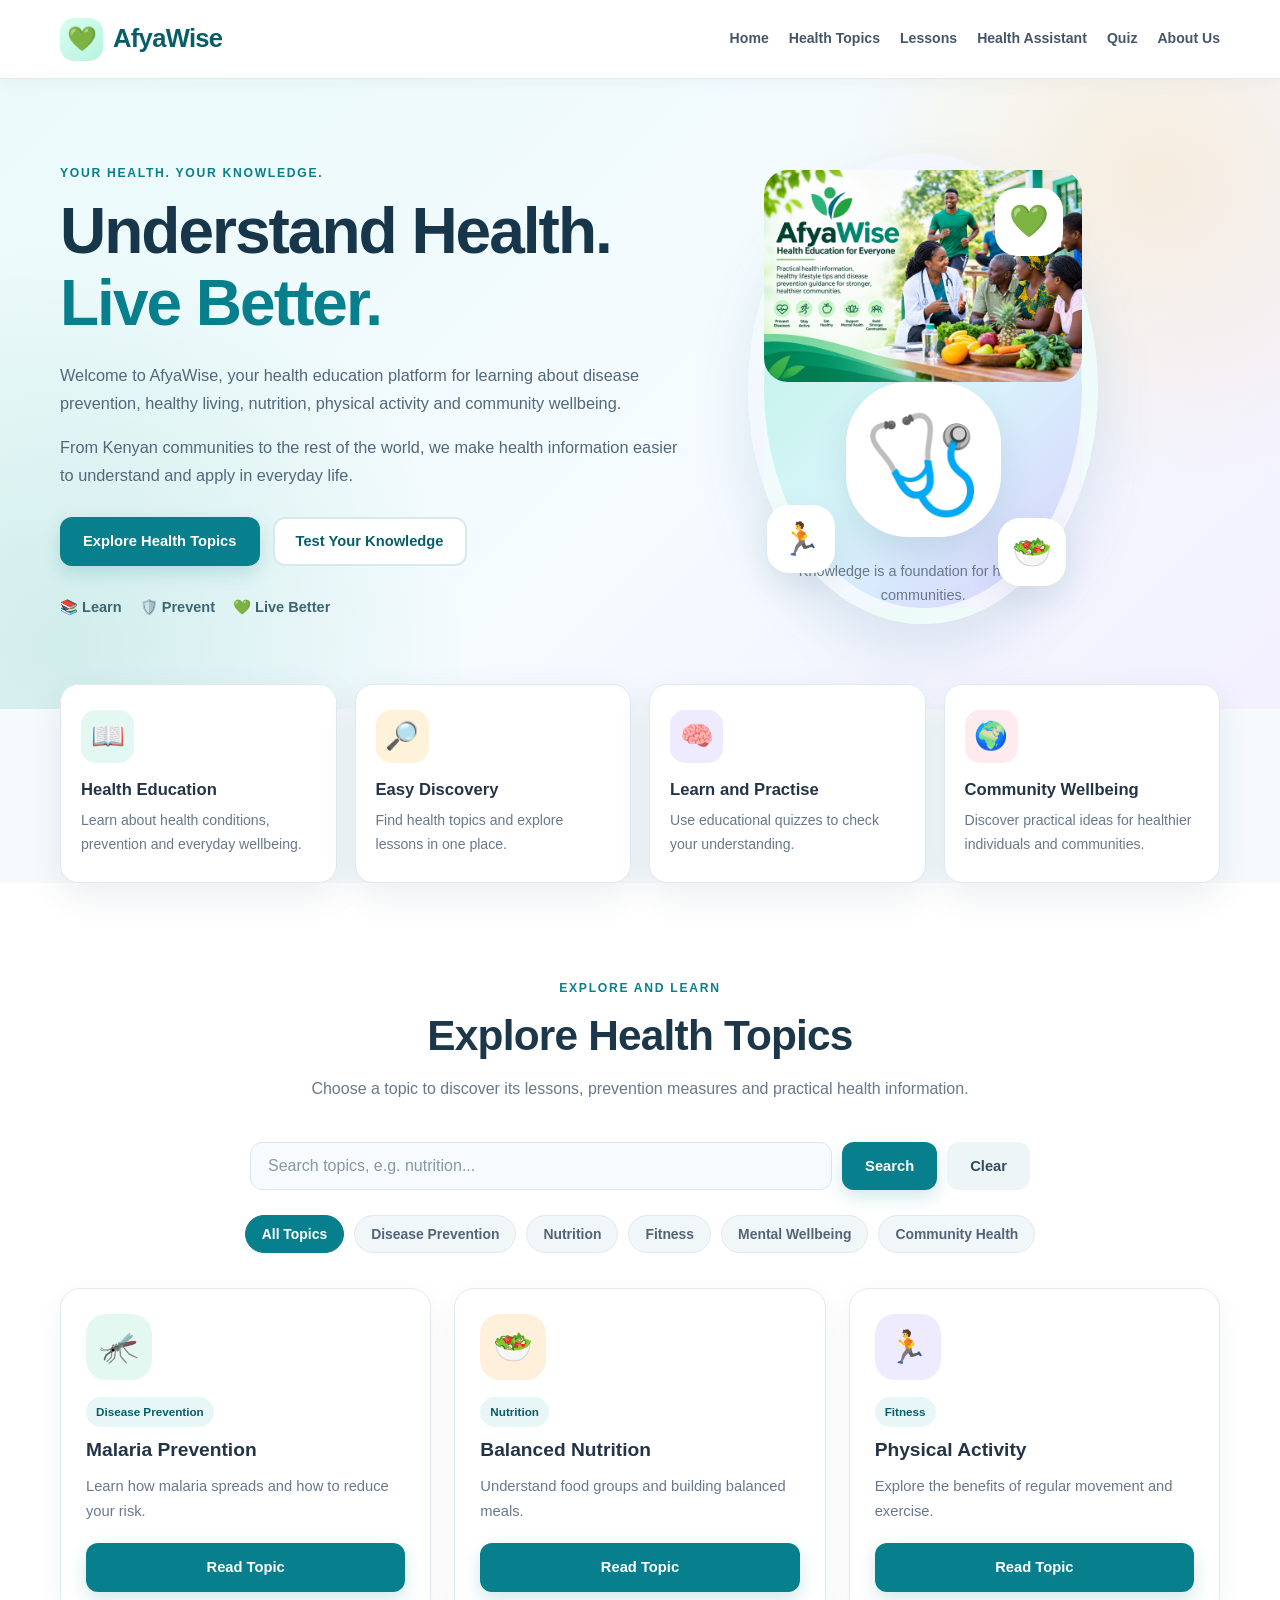
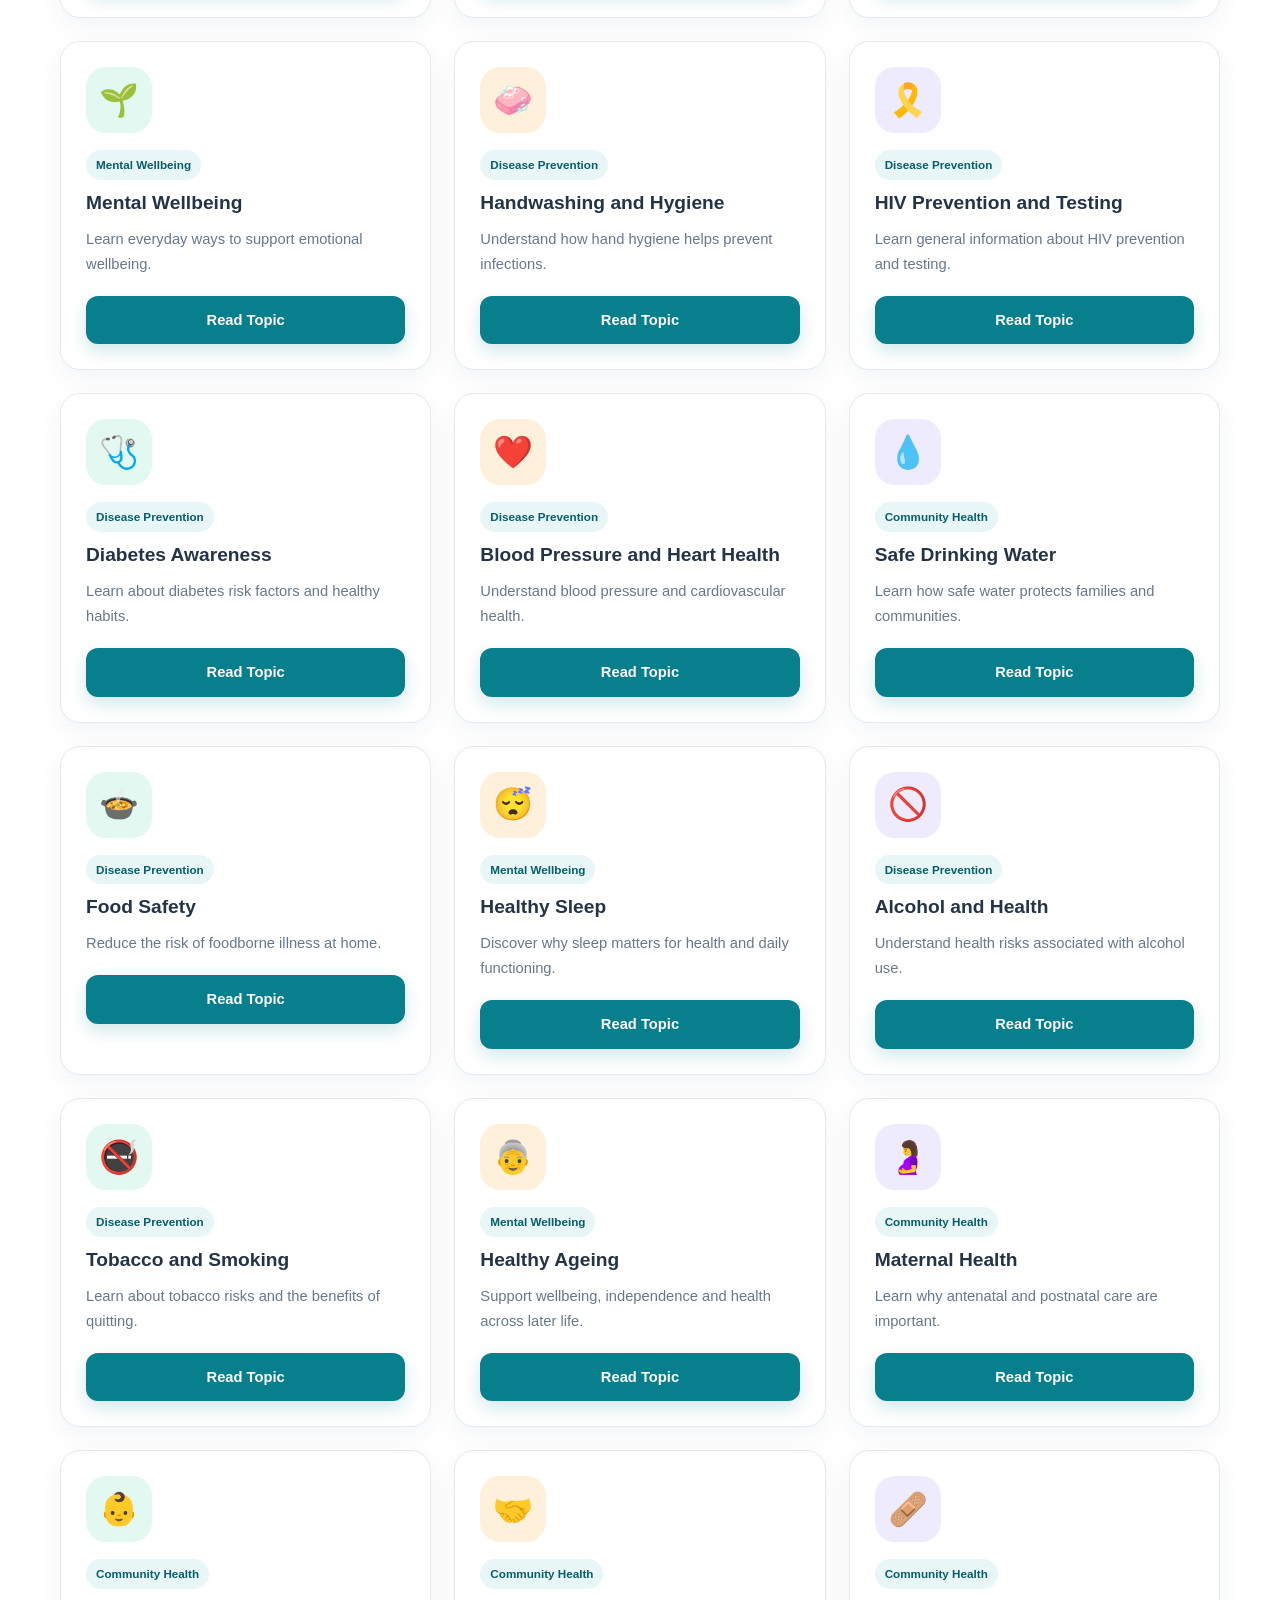
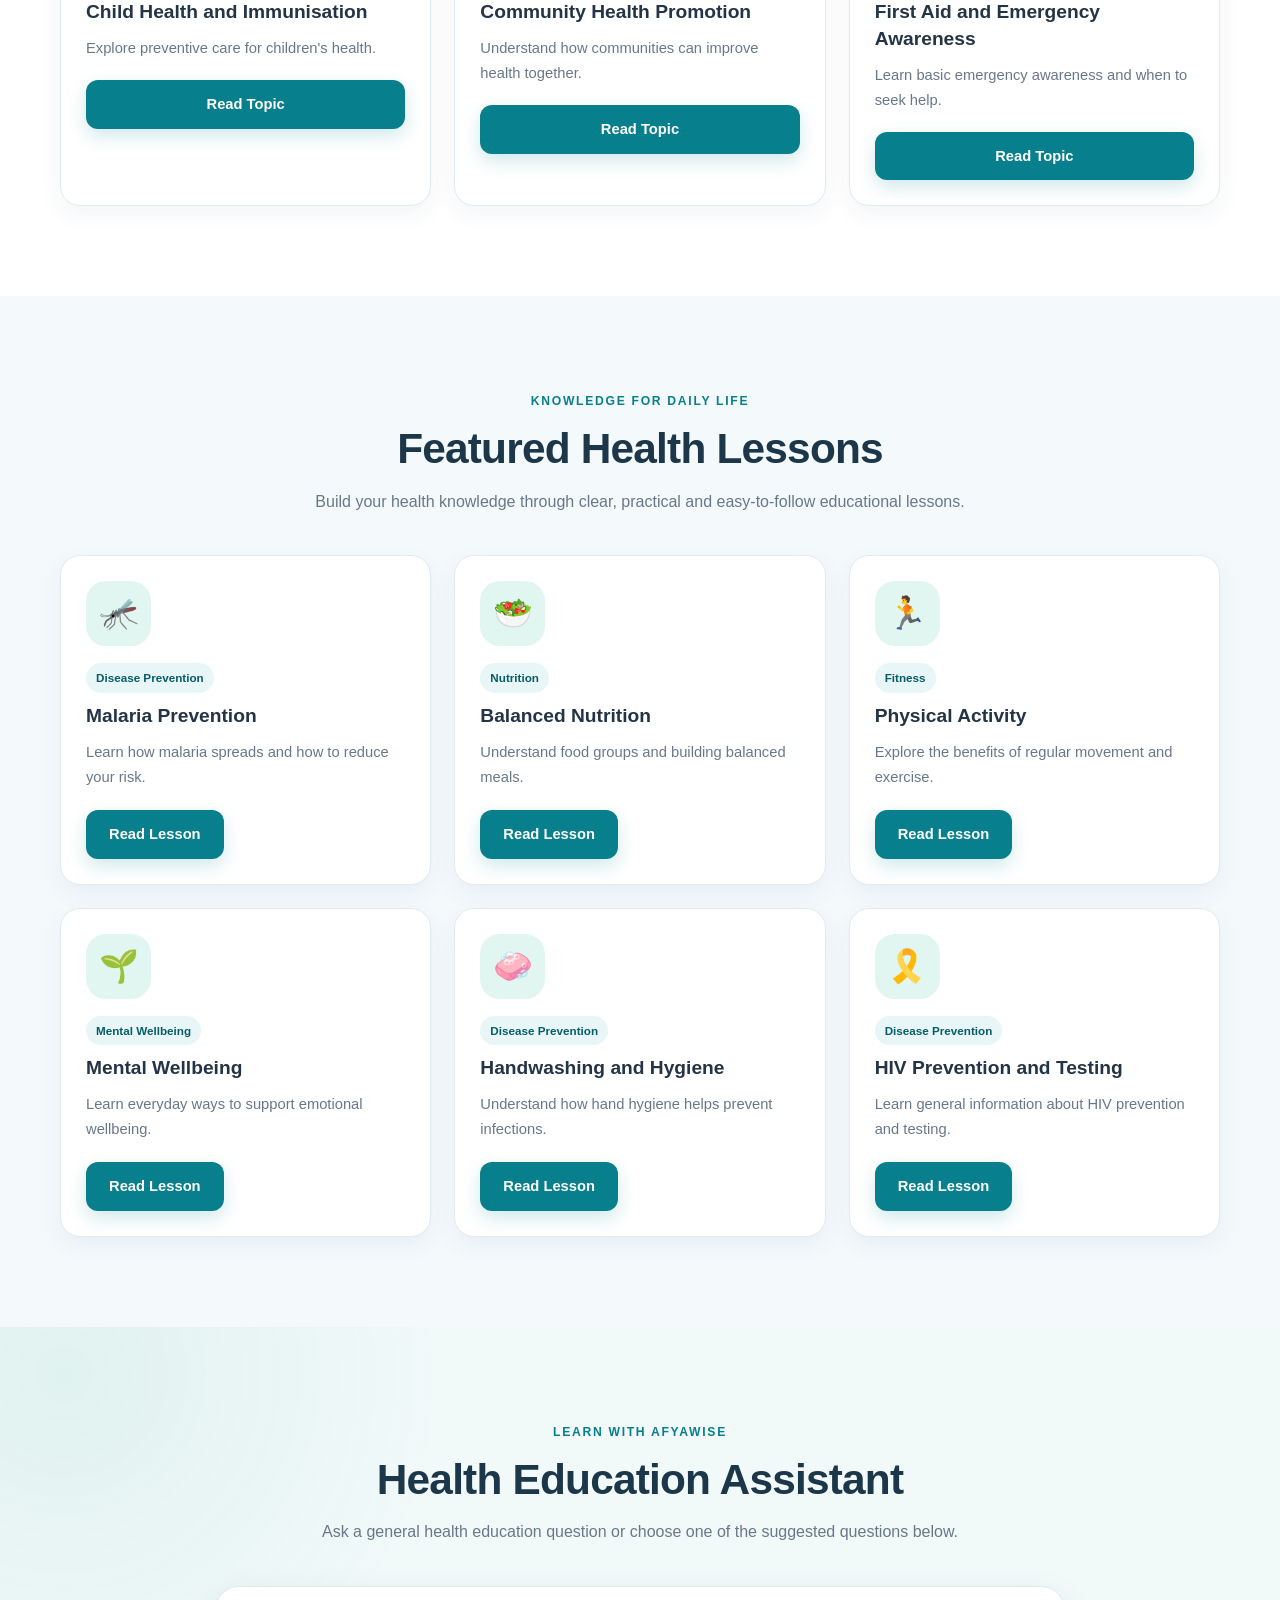
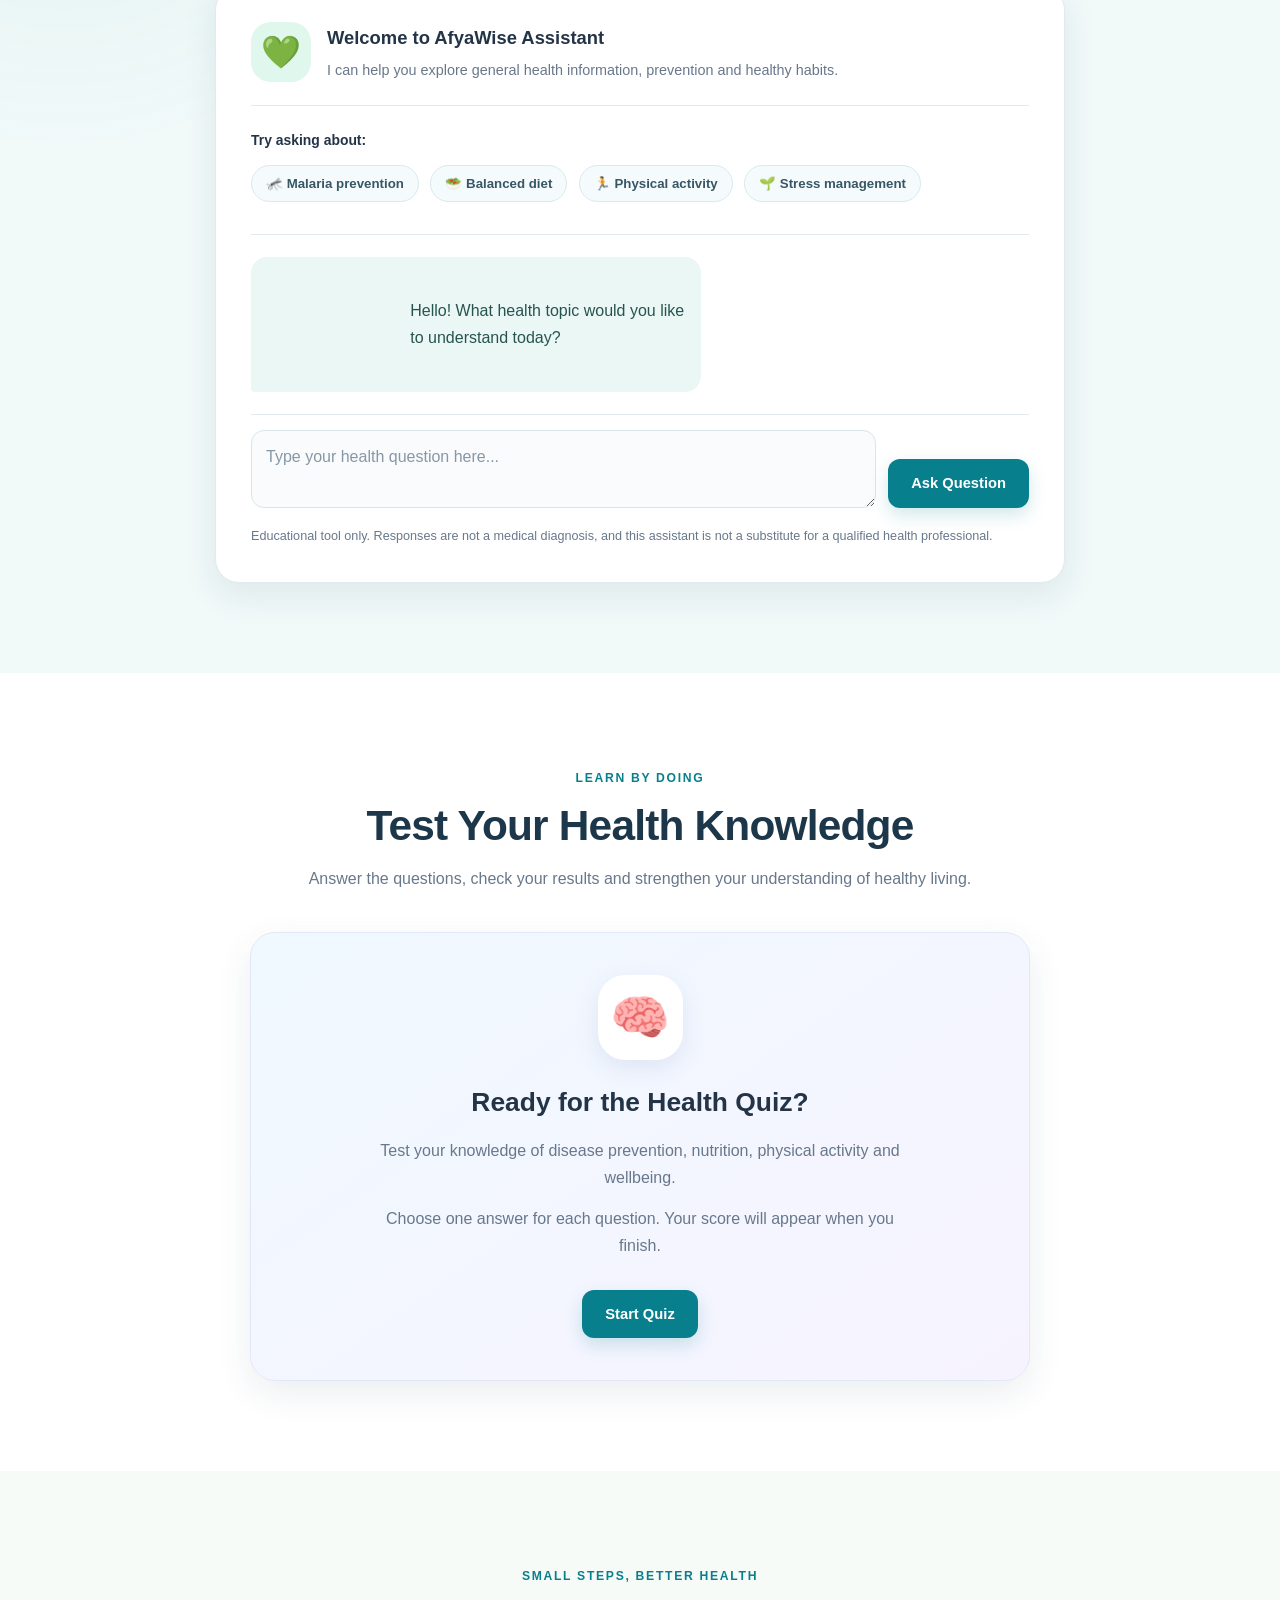
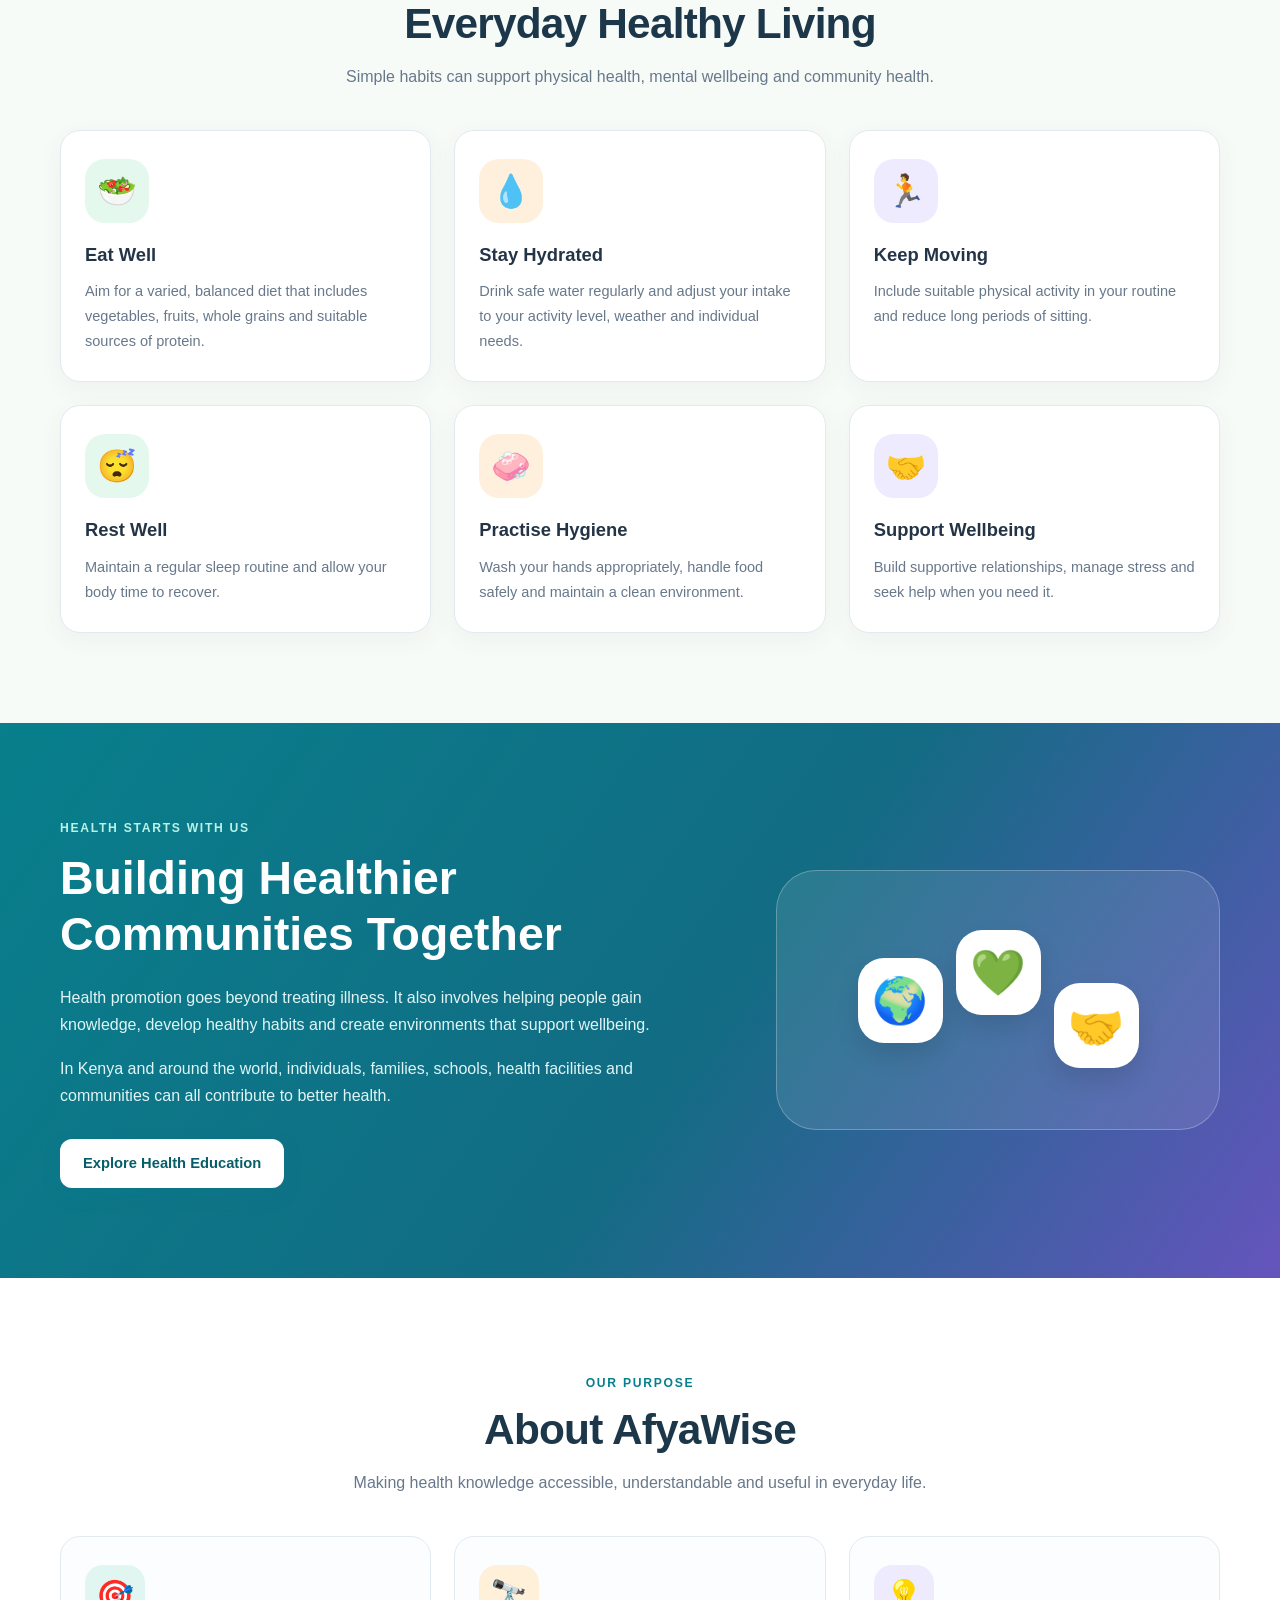
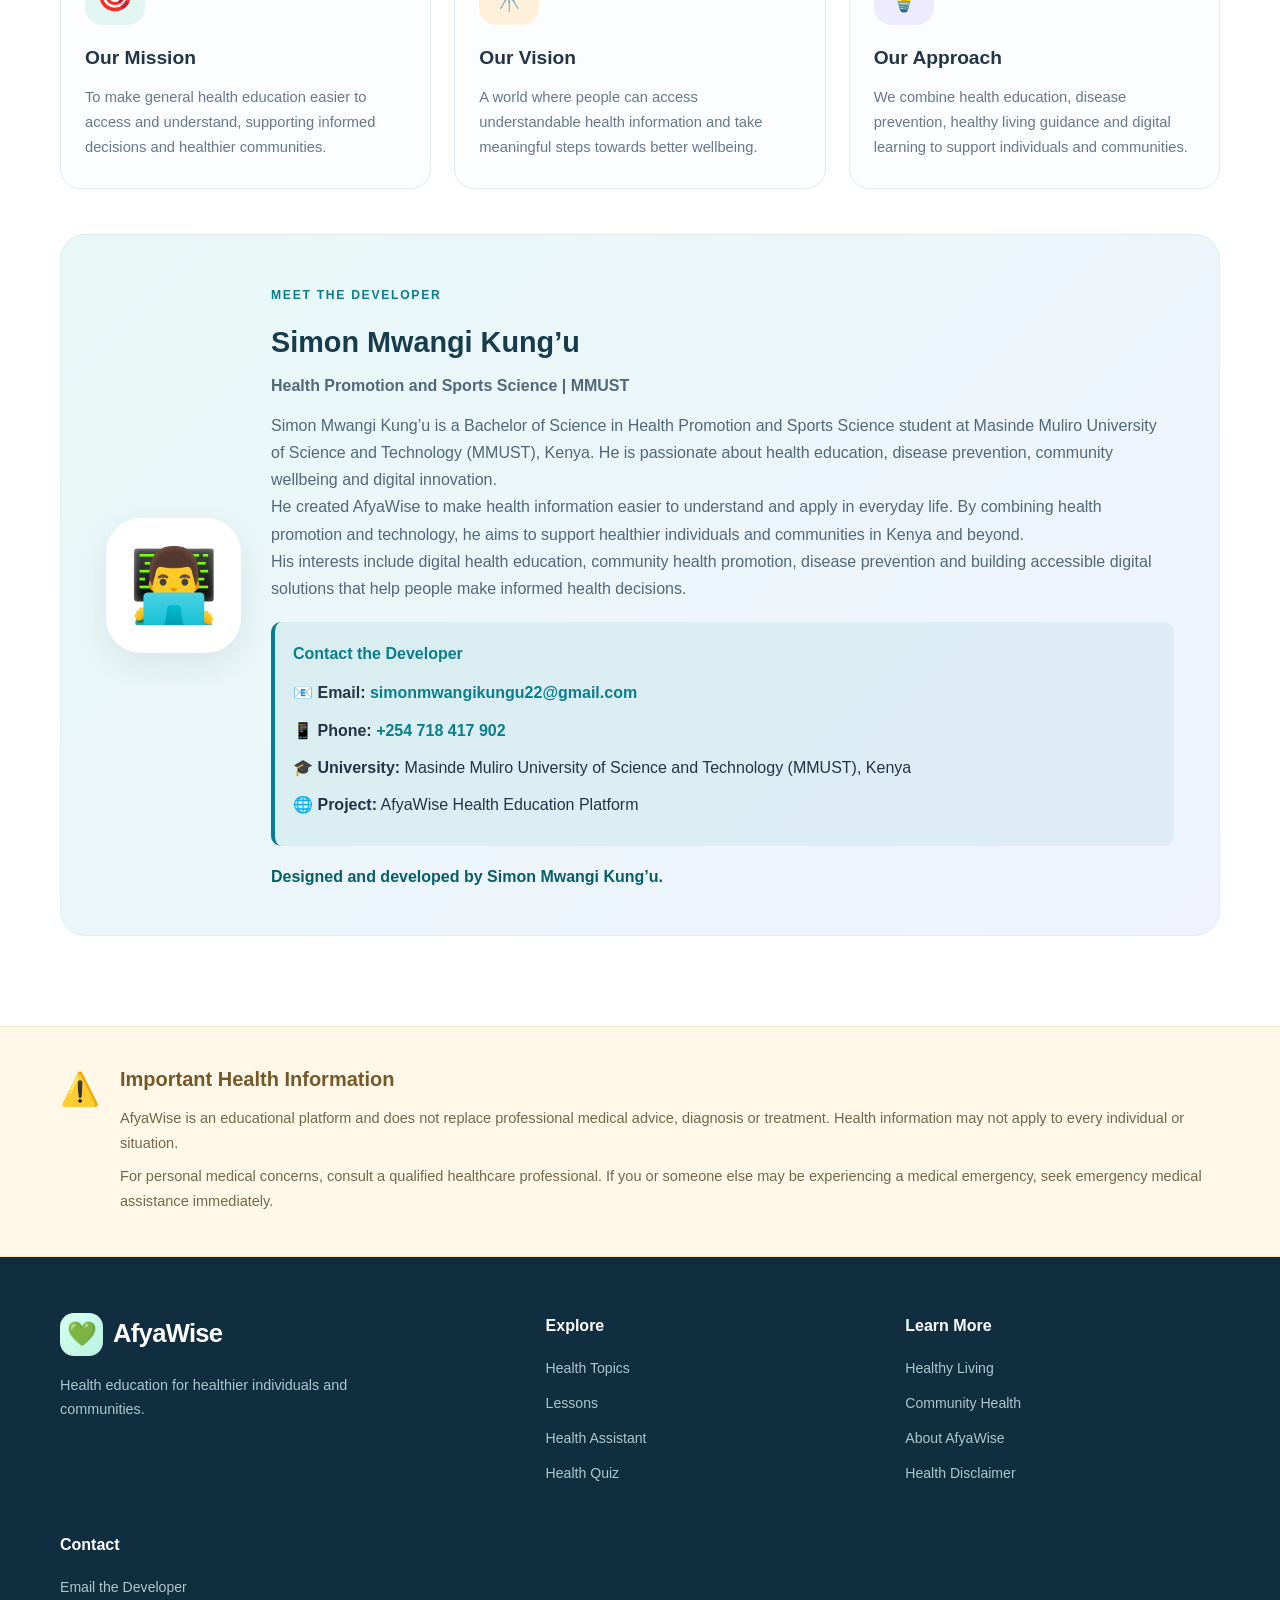
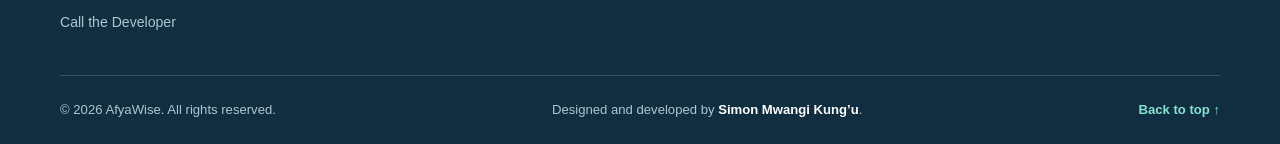
==== commit 12180322: "Update index.html" ====
--- a/index.html
+++ b/index.html
@@ -759,8 +759,8 @@
 
                             <p>
                                 📱 <strong>Phone:</strong>
-                                <a href="tel:+254718419702">
-                                    +254 718 419 702
+                                <a href="tel:+254718417902">
+                                    +254 718 417 902
                                 </a>
                             </p>
 
--- a/css/style.css
+++ b/css/style.css
@@ -1672,3 +1672,38 @@
 
     }
 }
+
+/* AfyaWise developer contact details */
+.developer-contact {
+    margin-top: 20px;
+    padding: 18px;
+    background: rgba(8, 127, 140, 0.07);
+    border-left: 4px solid #087f8c;
+    border-radius: 10px;
+}
+
+.developer-contact h4 {
+    margin-top: 0;
+    margin-bottom: 12px;
+    color: #087f8c;
+}
+
+.developer-contact p {
+    margin: 10px 0;
+    overflow-wrap: anywhere;
+}
+
+.developer-contact a {
+    color: #087f8c;
+    font-weight: 600;
+    text-decoration: none;
+}
+
+.developer-contact a:hover {
+    text-decoration: underline;
+}
+
+.developer-contact a:focus-visible {
+    outline: 2px solid #087f8c;
+    outline-offset: 3px;
+}
